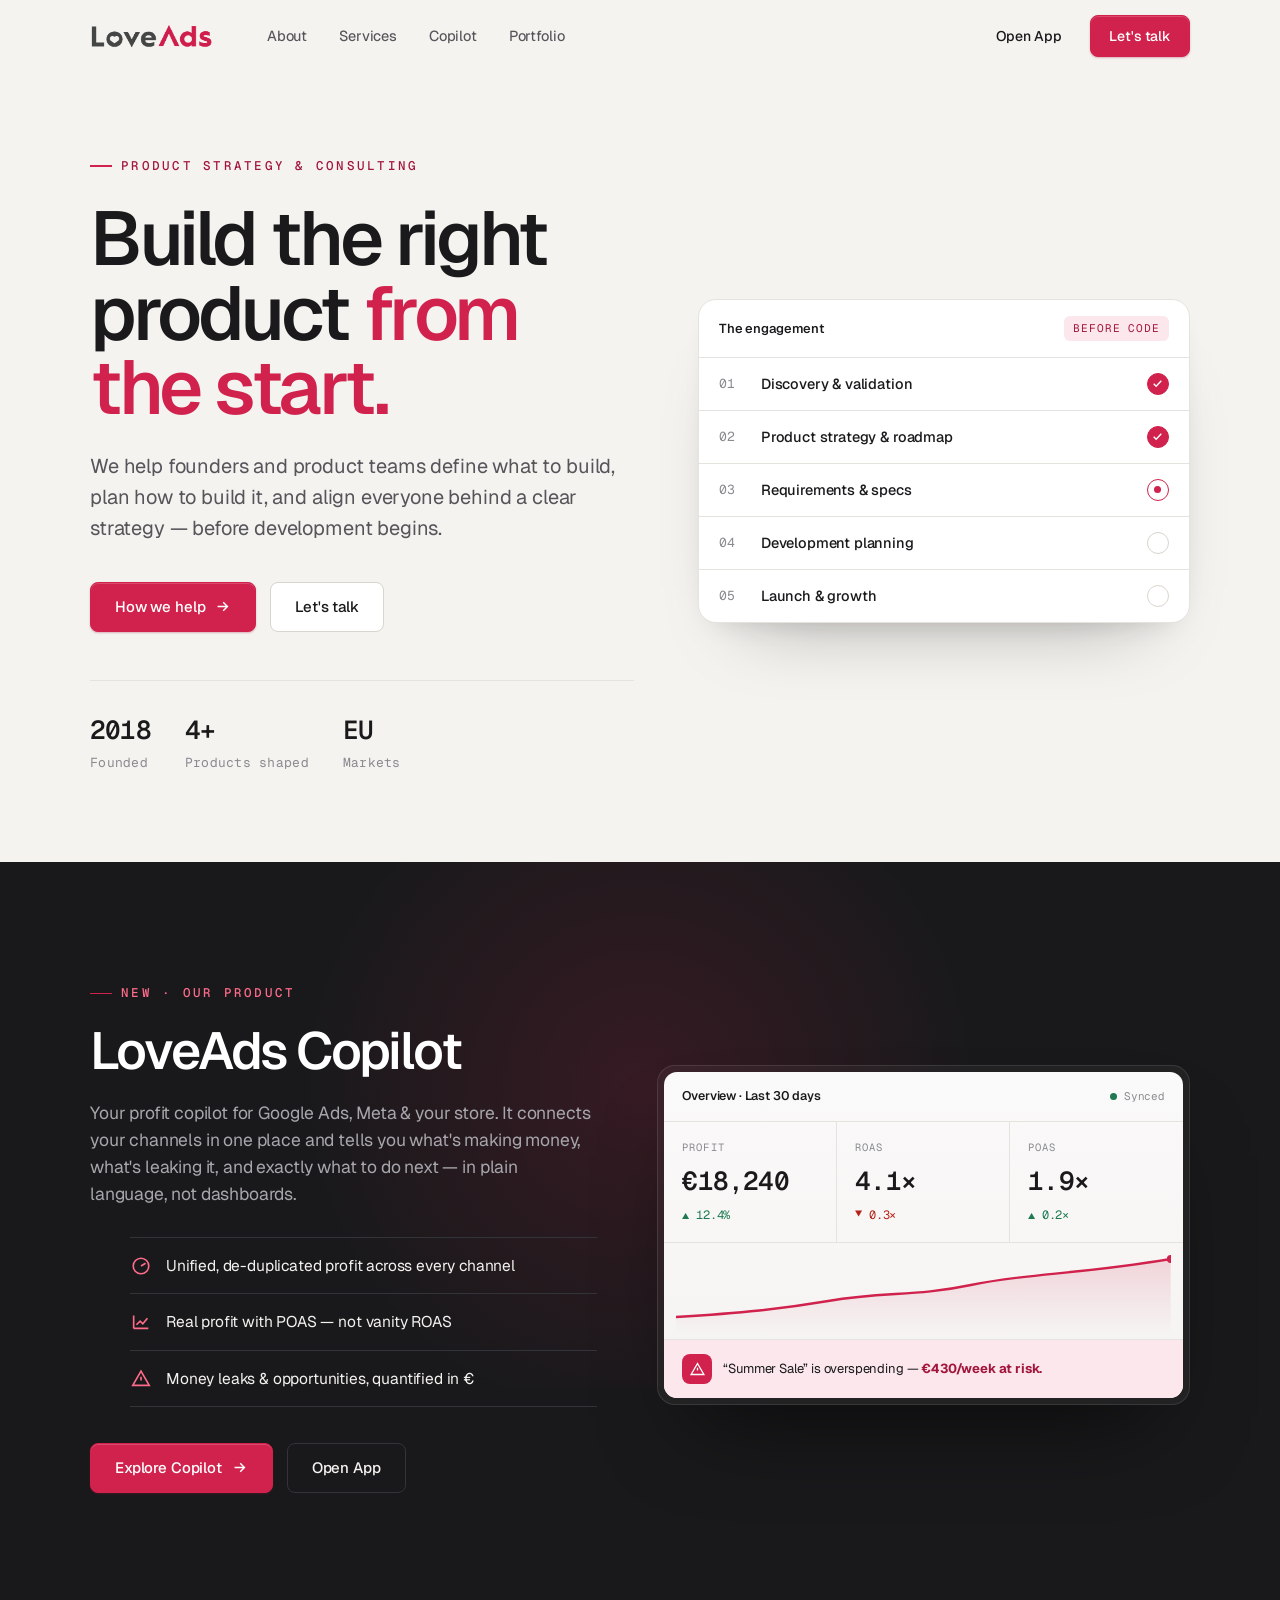
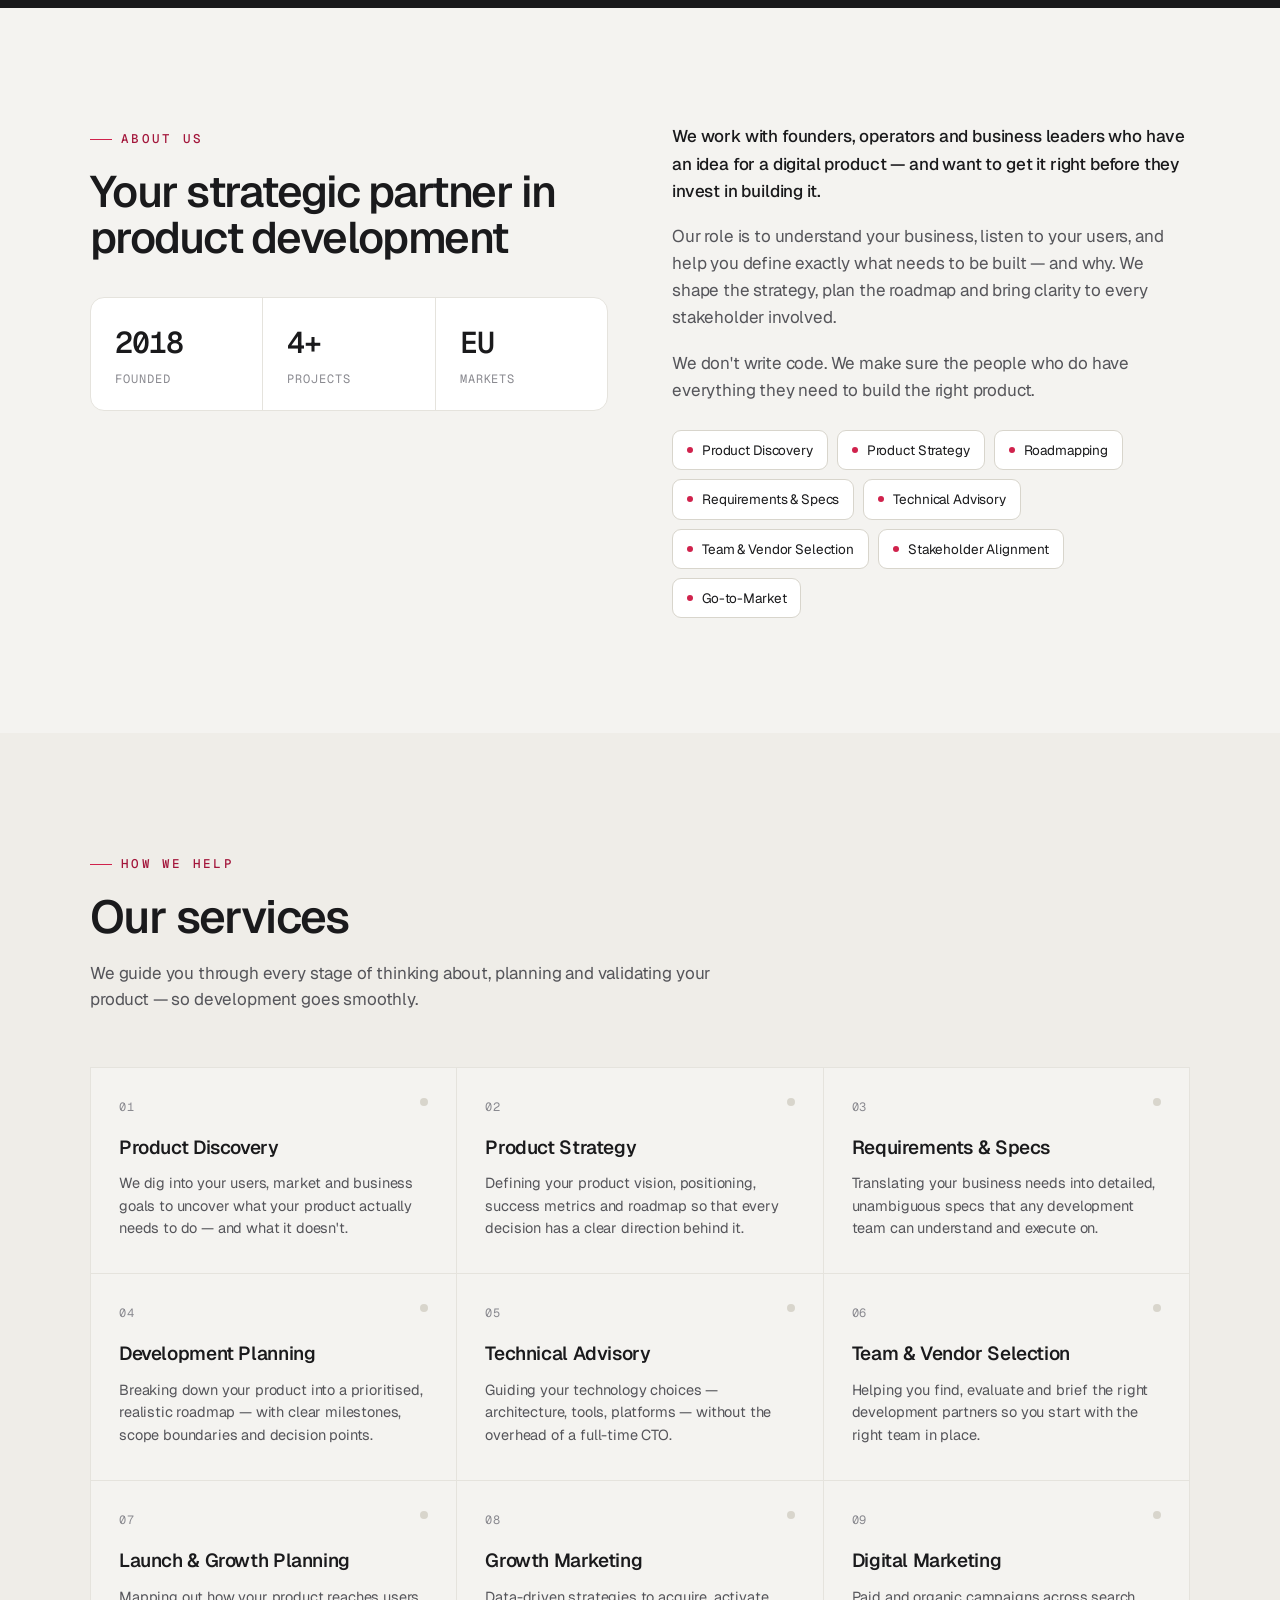
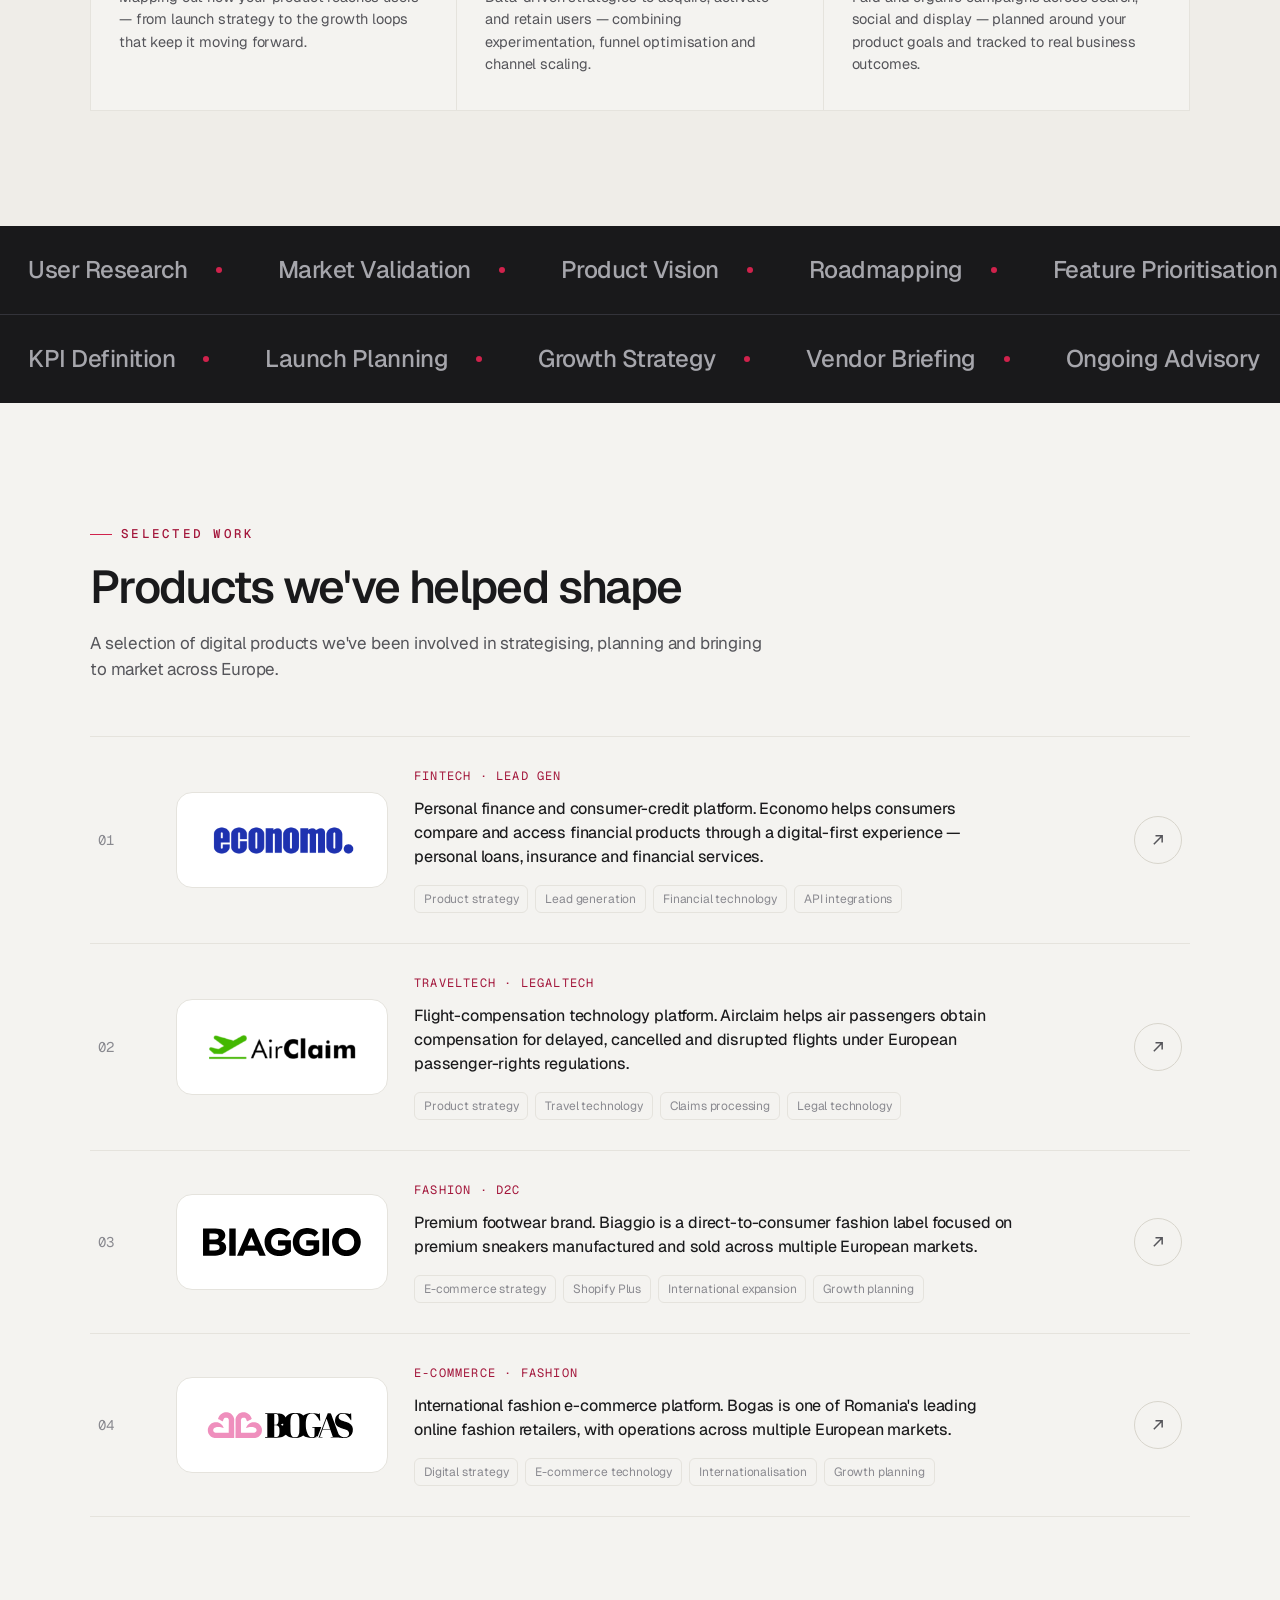
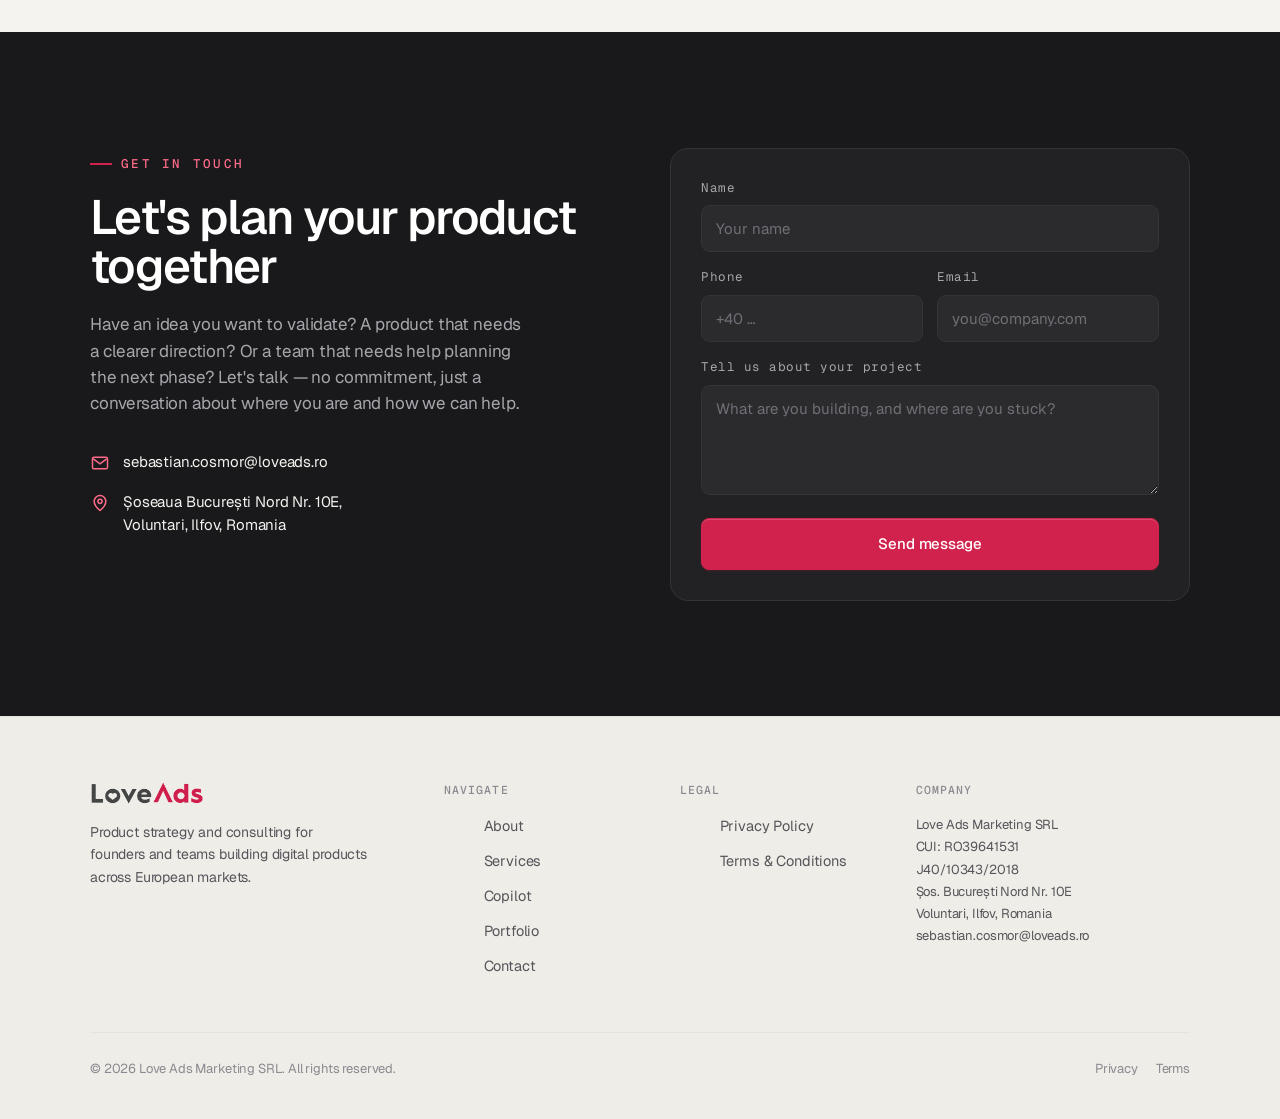
==== index.html @ 1b13f414 "Generalize Shopify wording and add Google Analytics as a data source Copilot will support more than " ====
<!DOCTYPE html>
<html lang="en">
<head>
<meta charset="UTF-8" />
<meta name="viewport" content="width=device-width, initial-scale=1.0" />
<title>LoveAds — Product Strategy Consulting &amp; LoveAds Copilot</title>
<meta name="description" content="Love Ads Marketing helps founders and product teams build the right digital product from the start — and builds LoveAds Copilot, a profit copilot for Google Ads, Meta &amp; your store." />
<meta name="keywords" content="product strategy consulting, digital product strategy, LoveAds Copilot, POAS, Google Ads, Meta Ads, Google Analytics, ecommerce analytics, ad profit analytics, Romania" />
<meta name="author" content="Love Ads Marketing SRL" />
<meta name="robots" content="index, follow, max-image-preview:large, max-snippet:-1, max-video-preview:-1" />
<link rel="canonical" href="https://loveads.ro/" />

<!-- Open Graph -->
<meta property="og:type" content="website" />
<meta property="og:site_name" content="LoveAds" />
<meta property="og:title" content="LoveAds — Product Strategy Consulting &amp; LoveAds Copilot" />
<meta property="og:description" content="We help founders build the right product from the start — and build LoveAds Copilot, a profit copilot for Google Ads, Meta &amp; your store." />
<meta property="og:url" content="https://loveads.ro/" />
<meta property="og:image" content="https://loveads.ro/includes/images/og-default.jpg" />
<meta property="og:image:width" content="1200" />
<meta property="og:image:height" content="630" />
<meta property="og:locale" content="en" />

<!-- Twitter -->
<meta name="twitter:card" content="summary_large_image" />
<meta name="twitter:title" content="LoveAds — Product Strategy Consulting &amp; LoveAds Copilot" />
<meta name="twitter:description" content="We help founders build the right product — and build LoveAds Copilot, a profit copilot for Google Ads, Meta &amp; your store." />
<meta name="twitter:image" content="https://loveads.ro/includes/images/og-default.jpg" />

<!-- Favicon & icons -->
<meta name="theme-color" content="#19191b" />
<link rel="icon" href="/favicon.ico" sizes="any" />
<link rel="icon" type="image/png" sizes="32x32" href="favicon-32.png" />
<link rel="apple-touch-icon" href="apple-touch-180.png" />
<link rel="manifest" href="/site.webmanifest" />

<!-- Google Tag Manager -->
<script>(function(w,d,s,l,i){w[l]=w[l]||[];w[l].push({'gtm.start':
new Date().getTime(),event:'gtm.js'});var f=d.getElementsByTagName(s)[0],
j=d.createElement(s),dl=l!='dataLayer'?'&l='+l:'';j.async=true;j.src=
'https://www.googletagmanager.com/gtm.js?id='+i+dl;f.parentNode.insertBefore(j,f);
})(window,document,'script','dataLayer','GTM-TLD9LFT');</script>
<!-- End Google Tag Manager -->

<link rel="stylesheet" href="site.css" />
<script>document.documentElement.classList.add('js');</script>

<!-- Structured data -->
<script type="application/ld+json">
{
  "@context": "https://schema.org",
  "@graph": [
    {
      "@type": "Organization",
      "@id": "https://loveads.ro/#organization",
      "name": "Love Ads Marketing SRL",
      "alternateName": "LoveAds",
      "url": "https://loveads.ro/",
      "logo": "https://loveads.ro/includes/images/icon-512.png",
      "image": "https://loveads.ro/includes/images/og-default.jpg",
      "email": "sebastian.cosmor@loveads.ro",
      "description": "Product strategy consulting and the LoveAds Copilot profit-analytics platform for Google Ads, Meta, Google Analytics and ecommerce platforms.",
      "vatID": "RO39641531",
      "address": {
        "@type": "PostalAddress",
        "streetAddress": "Șos. București Nord Nr. 10E",
        "addressLocality": "Voluntari",
        "addressRegion": "Ilfov",
        "addressCountry": "RO"
      },
      "makesOffer": {
        "@type": "Offer",
        "itemOffered": { "@type": "SoftwareApplication", "name": "LoveAds Copilot", "url": "https://loveads.ro/copilot/" }
      }
    },
    {
      "@type": "WebSite",
      "@id": "https://loveads.ro/#website",
      "url": "https://loveads.ro/",
      "name": "LoveAds",
      "publisher": { "@id": "https://loveads.ro/#organization" },
      "inLanguage": "en"
    },
    {
      "@type": "ProfessionalService",
      "name": "LoveAds — Product Strategy Consulting",
      "url": "https://loveads.ro/",
      "parentOrganization": { "@id": "https://loveads.ro/#organization" },
      "description": "Product strategy consulting that helps founders and product teams define what to build, plan how to build it, and align on a clear strategy before development begins.",
      "areaServed": "Europe"
    }
  ]
}
</script>
</head>
<body>

<!-- Google Tag Manager (noscript) -->
<noscript><iframe src="https://www.googletagmanager.com/ns.html?id=GTM-TLD9LFT"
height="0" width="0" style="display:none;visibility:hidden"></iframe></noscript>
<!-- End Google Tag Manager (noscript) -->

<!-- ===================== NAV ===================== -->
<header class="nav" id="nav">
  <div class="wrap nav-inner">
    <a class="brand" href="#home">
      <img class="brand-wm" src="loveads-wordmark.png" alt="LoveAds" />
    </a>
    <nav class="nav-links">
      <a href="#about">About</a>
      <a href="#services">Services</a>
      <a href="#copilot">Copilot</a>
      <a href="#portfolio">Portfolio</a>
    </nav>
    <div class="nav-cta">
      <a class="btn btn-sm btn-ghost" href="https://copilot.loveads.ro">Open App</a>
      <a class="btn btn-sm btn-primary" href="#contact">Let's talk</a>
      <button class="btn btn-sm btn-ghost nav-toggle" id="navToggle" aria-label="Menu"><svg viewBox="0 0 24 24" width="22" height="22" fill="none" stroke="currentColor" stroke-width="1.8"><path d="M4 7h16M4 12h16M4 17h16"/></svg></button>
    </div>
  </div>
  <div class="mmenu" id="mmenu">
    <a href="#about">About</a>
    <a href="#services">Services</a>
    <a href="#copilot">Copilot</a>
    <a href="#portfolio">Portfolio</a>
    <a href="#contact">Contact</a>
    <a href="https://copilot.loveads.ro">Open App</a>
  </div>
</header>

<!-- ===================== HERO ===================== -->
<section class="hero" id="home" style="padding-top:clamp(48px,6vw,84px);">
  <div class="wrap hero-grid">
    <div class="hero-copy">
      <span class="eyebrow">Product Strategy &amp; Consulting</span>
      <h1>Build the right product <em>from the start.</em></h1>
      <p class="lead">We help founders and product teams define what to build, plan how to build it, and align everyone behind a clear strategy — before development begins.</p>
      <div class="hero-cta">
        <a class="btn btn-primary" href="#services">How we help<svg viewBox="0 0 24 24" fill="none" stroke="currentColor" stroke-width="2"><path d="M5 12h14M13 6l6 6-6 6"/></svg></a>
        <a class="btn" href="#contact">Let's talk</a>
      </div>
      <div class="hero-meta">
        <div class="item"><div class="k num">2018</div><div class="v">Founded</div></div>
        <div class="item"><div class="k num">4+</div><div class="v">Products shaped</div></div>
        <div class="item"><div class="k num">EU</div><div class="v">Markets</div></div>
      </div>
    </div>
    <div class="hero-visual">
      <div class="os-panel">
        <div class="os-head">
          <span class="t">The engagement</span>
          <span class="badge">before code</span>
        </div>
        <div class="os-step done"><span class="n">01</span><span class="label">Discovery &amp; validation</span><span class="tick"><svg viewBox="0 0 24 24" width="13" height="13" fill="none" stroke="currentColor" stroke-width="2.6"><path d="M5 12.5l4.5 4.5L19 7"/></svg></span></div>
        <div class="os-step done"><span class="n">02</span><span class="label">Product strategy &amp; roadmap</span><span class="tick"><svg viewBox="0 0 24 24" width="13" height="13" fill="none" stroke="currentColor" stroke-width="2.6"><path d="M5 12.5l4.5 4.5L19 7"/></svg></span></div>
        <div class="os-step now"><span class="n">03</span><span class="label">Requirements &amp; specs</span><span class="tick"></span></div>
        <div class="os-step"><span class="n">04</span><span class="label">Development planning</span><span class="tick"></span></div>
        <div class="os-step"><span class="n">05</span><span class="label">Launch &amp; growth</span><span class="tick"></span></div>
      </div>
    </div>
  </div>
</section>

<!-- ===================== COPILOT ===================== -->
<section class="copilot" id="copilot">
  <div class="wrap copilot-grid">
    <div class="copilot-copy reveal">
      <span class="eyebrow on-ink">New · Our product</span>
      <h2>LoveAds Copilot</h2>
      <p>Your profit copilot for Google Ads, Meta &amp; your store. It connects your channels in one place and tells you what's making money, what's leaking it, and exactly what to do next — in plain language, not dashboards.</p>
      <ul class="copilot-list">
        <li><span class="ico"><svg viewBox="0 0 24 24" fill="none" stroke="currentColor" stroke-width="1.8"><path d="M3 12h18M12 3v18" opacity="0"/><circle cx="12" cy="12" r="8.5"/><path d="M12 12l5-3"/></svg></span>Unified, de-duplicated profit across every channel</li>
        <li><span class="ico"><svg viewBox="0 0 24 24" fill="none" stroke="currentColor" stroke-width="1.8"><path d="M4 19V5M4 19h16M7 15l4-4 3 3 5-6"/></svg></span>Real profit with POAS — not vanity ROAS</li>
        <li><span class="ico"><svg viewBox="0 0 24 24" fill="none" stroke="currentColor" stroke-width="1.8"><path d="M12 3.5L21 19H3L12 3.5zM12 9.5v4M12 16.5h.01"/></svg></span>Money leaks &amp; opportunities, quantified in €</li>
      </ul>
      <div class="copilot-cta">
        <a class="btn btn-primary" href="https://loveads.ro/copilot/">Explore Copilot<svg viewBox="0 0 24 24" fill="none" stroke="currentColor" stroke-width="2"><path d="M5 12h14M13 6l6 6-6 6"/></svg></a>
        <a class="btn btn-on-ink" href="https://copilot.loveads.ro">Open App</a>
      </div>
    </div>
    <div class="copilot-visual reveal">
      <div class="dash">
        <div class="dash-inner">
          <div class="dash-top">
            <span class="t">Overview · Last 30 days</span>
            <span class="live"><span class="d"></span> Synced</span>
          </div>
          <div class="dash-kpis">
            <div class="k"><div class="c">Profit</div><div class="v">€18,240</div><div class="d up">▲ 12.4%</div></div>
            <div class="k"><div class="c">ROAS</div><div class="v">4.1×</div><div class="d down">▼ 0.3×</div></div>
            <div class="k"><div class="c">POAS</div><div class="v">1.9×</div><div class="d up">▲ 0.2×</div></div>
          </div>
          <div class="dash-chart">
            <svg viewBox="0 0 520 84" preserveAspectRatio="none">
              <defs>
                <linearGradient id="cg" x1="0" y1="0" x2="0" y2="1"><stop offset="0%" stop-color="#d0224c" stop-opacity="0.16"/><stop offset="100%" stop-color="#d0224c" stop-opacity="0"/></linearGradient>
              </defs>
              <path d="M0 66 C 70 62 110 58 160 50 C 220 40 250 46 310 34 C 370 22 420 24 520 8 L520 84 L0 84 Z" fill="url(#cg)"/>
              <path d="M0 66 C 70 62 110 58 160 50 C 220 40 250 46 310 34 C 370 22 420 24 520 8" fill="none" stroke="#d0224c" stroke-width="2.4" stroke-linecap="round"/>
              <circle cx="520" cy="8" r="4" fill="#d0224c"/>
            </svg>
          </div>
          <div class="dash-alert">
            <span class="ico"><svg viewBox="0 0 24 24" width="17" height="17" fill="none" stroke="currentColor" stroke-width="1.9"><path d="M12 3.5L21 19H3L12 3.5zM12 9.5v4M12 16.5h.01"/></svg></span>
            <span class="tx">“Summer Sale” is overspending — <b>€430/week at risk.</b></span>
          </div>
        </div>
      </div>
    </div>
  </div>
</section>

<!-- ===================== ABOUT ===================== -->
<section id="about">
  <div class="wrap">
    <div class="about-grid">
      <div class="reveal">
        <span class="eyebrow">About us</span>
        <h2 style="font-size:clamp(30px,4vw,44px);line-height:1.05;letter-spacing:-0.035em;font-weight:560;margin-top:20px;">Your strategic partner in product development</h2>
        <div class="stats-row">
          <div class="s"><div class="k num">2018</div><div class="v">Founded</div></div>
          <div class="s"><div class="k num">4+</div><div class="v">Projects</div></div>
          <div class="s"><div class="k num">EU</div><div class="v">Markets</div></div>
        </div>
      </div>
      <div class="reveal">
        <p class="strong">We work with founders, operators and business leaders who have an idea for a digital product — and want to get it right before they invest in building it.</p>
        <p>Our role is to understand your business, listen to your users, and help you define exactly what needs to be built — and why. We shape the strategy, plan the roadmap and bring clarity to every stakeholder involved.</p>
        <p>We don't write code. We make sure the people who do have everything they need to build the right product.</p>
        <div class="chips" style="margin-top:26px;">
          <span class="chip">Product Discovery</span>
          <span class="chip">Product Strategy</span>
          <span class="chip">Roadmapping</span>
          <span class="chip">Requirements &amp; Specs</span>
          <span class="chip">Technical Advisory</span>
          <span class="chip">Team &amp; Vendor Selection</span>
          <span class="chip">Stakeholder Alignment</span>
          <span class="chip">Go-to-Market</span>
        </div>
      </div>
    </div>
  </div>
</section>

<!-- ===================== SERVICES ===================== -->
<section id="services" style="background:var(--canvas-2);">
  <div class="wrap">
    <div class="sec-head reveal">
      <span class="eyebrow">How we help</span>
      <h2>Our services</h2>
      <p>We guide you through every stage of thinking about, planning and validating your product — so development goes smoothly.</p>
    </div>
    <div class="services-grid reveal">
      <div class="svc"><span class="dot"></span><div class="n">01</div><h3>Product Discovery</h3><p>We dig into your users, market and business goals to uncover what your product actually needs to do — and what it doesn't.</p></div>
      <div class="svc"><span class="dot"></span><div class="n">02</div><h3>Product Strategy</h3><p>Defining your product vision, positioning, success metrics and roadmap so that every decision has a clear direction behind it.</p></div>
      <div class="svc"><span class="dot"></span><div class="n">03</div><h3>Requirements &amp; Specs</h3><p>Translating your business needs into detailed, unambiguous specs that any development team can understand and execute on.</p></div>
      <div class="svc"><span class="dot"></span><div class="n">04</div><h3>Development Planning</h3><p>Breaking down your product into a prioritised, realistic roadmap — with clear milestones, scope boundaries and decision points.</p></div>
      <div class="svc"><span class="dot"></span><div class="n">05</div><h3>Technical Advisory</h3><p>Guiding your technology choices — architecture, tools, platforms — without the overhead of a full-time CTO.</p></div>
      <div class="svc"><span class="dot"></span><div class="n">06</div><h3>Team &amp; Vendor Selection</h3><p>Helping you find, evaluate and brief the right development partners so you start with the right team in place.</p></div>
      <div class="svc"><span class="dot"></span><div class="n">07</div><h3>Launch &amp; Growth Planning</h3><p>Mapping out how your product reaches users — from launch strategy to the growth loops that keep it moving forward.</p></div>
      <div class="svc"><span class="dot"></span><div class="n">08</div><h3>Growth Marketing</h3><p>Data-driven strategies to acquire, activate and retain users — combining experimentation, funnel optimisation and channel scaling.</p></div>
      <div class="svc"><span class="dot"></span><div class="n">09</div><h3>Digital Marketing</h3><p>Paid and organic campaigns across search, social and display — planned around your product goals and tracked to real business outcomes.</p></div>
    </div>
  </div>
</section>

<!-- ===================== APPROACH MARQUEE ===================== -->
<div class="approach" aria-hidden="true">
  <div class="row-m"><div class="marq" data-marq>
    <span class="item">User Research</span><span class="item">Market Validation</span><span class="item">Product Vision</span><span class="item">Roadmapping</span><span class="item">Feature Prioritisation</span><span class="item">User Stories</span><span class="item">Wireframing</span><span class="item">Technical Scoping</span><span class="item">Stakeholder Alignment</span><span class="item">Sprint Planning</span>
  </div></div>
</div>
<div class="approach line2" aria-hidden="true">
  <div class="row-m"><div class="marq rev" data-marq>
    <span class="item">KPI Definition</span><span class="item">Launch Planning</span><span class="item">Growth Strategy</span><span class="item">Vendor Briefing</span><span class="item">Ongoing Advisory</span><span class="item">Growth Marketing</span><span class="item">Paid Campaigns</span><span class="item">SEO</span><span class="item">Funnel Optimisation</span>
  </div></div>
</div>

<!-- ===================== PORTFOLIO ===================== -->
<section id="portfolio">
  <div class="wrap">
    <div class="sec-head reveal">
      <span class="eyebrow">Selected work</span>
      <h2>Products we've helped shape</h2>
      <p>A selection of digital products we've been involved in strategising, planning and bringing to market across Europe.</p>
    </div>
    <div class="work-list">
      <a class="work reveal" href="#contact">
        <span class="idx">01</span>
        <span class="work-logo"><img src="logo-economo.png" alt="Economo"/></span>
        <div class="body">
          <div class="tags-top"><span class="tag-cat">Fintech · Lead Gen</span></div>
          <p>Personal finance and consumer-credit platform. Economo helps consumers compare and access financial products through a digital-first experience — personal loans, insurance and financial services.</p>
          <div class="tags"><span>Product strategy</span><span>Lead generation</span><span>Financial technology</span><span>API integrations</span></div>
        </div>
        <span class="go"><svg viewBox="0 0 24 24" width="20" height="20" fill="none" stroke="currentColor" stroke-width="1.8"><path d="M7 17L17 7M9 7h8v8"/></svg></span>
      </a>
      <a class="work reveal" href="#contact">
        <span class="idx">02</span>
        <span class="work-logo"><img src="logo-airclaim.png" alt="Airclaim"/></span>
        <div class="body">
          <div class="tags-top"><span class="tag-cat">TravelTech · LegalTech</span></div>
          <p>Flight-compensation technology platform. Airclaim helps air passengers obtain compensation for delayed, cancelled and disrupted flights under European passenger-rights regulations.</p>
          <div class="tags"><span>Product strategy</span><span>Travel technology</span><span>Claims processing</span><span>Legal technology</span></div>
        </div>
        <span class="go"><svg viewBox="0 0 24 24" width="20" height="20" fill="none" stroke="currentColor" stroke-width="1.8"><path d="M7 17L17 7M9 7h8v8"/></svg></span>
      </a>
      <a class="work reveal" href="#contact">
        <span class="idx">03</span>
        <span class="work-logo"><img src="logo-biaggio.svg" alt="Biaggio"/></span>
        <div class="body">
          <div class="tags-top"><span class="tag-cat">Fashion · D2C</span></div>
          <p>Premium footwear brand. Biaggio is a direct-to-consumer fashion label focused on premium sneakers manufactured and sold across multiple European markets.</p>
          <div class="tags"><span>E-commerce strategy</span><span>Shopify Plus</span><span>International expansion</span><span>Growth planning</span></div>
        </div>
        <span class="go"><svg viewBox="0 0 24 24" width="20" height="20" fill="none" stroke="currentColor" stroke-width="1.8"><path d="M7 17L17 7M9 7h8v8"/></svg></span>
      </a>
      <a class="work reveal" href="#contact">
        <span class="idx">04</span>
        <span class="work-logo"><img src="logo-bogas.svg" alt="Bogas"/></span>
        <div class="body">
          <div class="tags-top"><span class="tag-cat">E-commerce · Fashion</span></div>
          <p>International fashion e-commerce platform. Bogas is one of Romania's leading online fashion retailers, with operations across multiple European markets.</p>
          <div class="tags"><span>Digital strategy</span><span>E-commerce technology</span><span>Internationalisation</span><span>Growth planning</span></div>
        </div>
        <span class="go"><svg viewBox="0 0 24 24" width="20" height="20" fill="none" stroke="currentColor" stroke-width="1.8"><path d="M7 17L17 7M9 7h8v8"/></svg></span>
      </a>
    </div>
  </div>
</section>

<!-- ===================== CONTACT ===================== -->
<section class="contact" id="contact">
  <div class="wrap contact-grid">
    <div class="reveal">
      <span class="eyebrow on-ink">Get in touch</span>
      <h2>Let's plan your product together</h2>
      <p class="lead">Have an idea you want to validate? A product that needs a clearer direction? Or a team that needs help planning the next phase? Let's talk — no commitment, just a conversation about where you are and how we can help.</p>
      <div class="contact-info">
        <div class="row"><span class="ico"><svg viewBox="0 0 24 24" fill="none" stroke="currentColor" stroke-width="1.8"><rect x="3" y="5" width="18" height="14" rx="2"/><path d="M4 7l8 6 8-6"/></svg></span><a href="mailto:sebastian.cosmor@loveads.ro">sebastian.cosmor@loveads.ro</a></div>
        <div class="row"><span class="ico"><svg viewBox="0 0 24 24" fill="none" stroke="currentColor" stroke-width="1.8"><path d="M12 21s7-5.5 7-11a7 7 0 0 0-14 0c0 5.5 7 11 7 11z"/><circle cx="12" cy="10" r="2.5"/></svg></span><span>Șoseaua București Nord Nr. 10E,<br/>Voluntari, Ilfov, Romania</span></div>
      </div>
    </div>
    <form class="form reveal" id="contactForm" method="post" action="contact.php">
      <div class="field"><label>Name</label><input type="text" name="name" placeholder="Your name" required /></div>
      <div class="form-row">
        <div class="field"><label>Phone</label><input type="tel" name="phone" placeholder="+40 …" pattern="[0-9+\s\(\)\-]{7,20}" title="Please enter a valid phone number (min. 7 digits)" /></div>
        <div class="field"><label>Email</label><input type="email" name="email" placeholder="you@company.com" required /></div>
      </div>
      <div class="field"><label>Tell us about your project</label><textarea name="message" placeholder="What are you building, and where are you stuck?"></textarea></div>
      <input class="hp" type="text" name="company_website" tabindex="-1" autocomplete="off" aria-hidden="true" placeholder="Company website (leave empty)" />
      <button class="btn btn-primary" type="submit" style="width:100%;justify-content:center;height:52px;">Send message</button>
    </form>
  </div>
</section>

<!-- ===================== FOOTER ===================== -->
<footer class="footer">
  <div class="wrap">
    <div class="footer-grid">
      <div>
        <a class="brand" href="#home"><img class="brand-wm" src="loveads-wordmark.png" alt="LoveAds" style="height:24px;" /></a>
        <p class="desc">Product strategy and consulting for founders and teams building digital products across European markets.</p>
      </div>
      <div>
        <h5>Navigate</h5>
        <ul><li><a href="#about">About</a></li><li><a href="#services">Services</a></li><li><a href="https://loveads.ro/copilot/">Copilot</a></li><li><a href="#portfolio">Portfolio</a></li><li><a href="#contact">Contact</a></li></ul>
      </div>
      <div>
        <h5>Legal</h5>
        <ul><li><a href="https://loveads.ro/privacy-policy.html">Privacy Policy</a></li><li><a href="https://loveads.ro/terms.html">Terms &amp; Conditions</a></li></ul>
      </div>
      <div>
        <h5>Company</h5>
        <p class="company">Love Ads Marketing SRL<br/>CUI: RO39641531<br/>J40/10343/2018<br/>Șos. București Nord Nr. 10E<br/>Voluntari, Ilfov, Romania<br/><a href="mailto:sebastian.cosmor@loveads.ro">sebastian.cosmor@loveads.ro</a></p>
      </div>
    </div>
    <div class="footer-bottom">
      <span>© <span id="year"></span> Love Ads Marketing SRL. All rights reserved.</span>
      <span class="row" style="display:flex;gap:18px;"><a href="https://loveads.ro/privacy-policy.html">Privacy</a><a href="https://loveads.ro/terms.html">Terms</a></span>
    </div>
  </div>
</footer>

<script>
  // footer year
  document.getElementById('year').textContent = new Date().getFullYear();
  // nav scroll state
  const nav=document.getElementById('nav');
  addEventListener('scroll',()=>nav.classList.toggle('scrolled',scrollY>8),{passive:true});
  // mobile menu
  const mt=document.getElementById('navToggle'),mm=document.getElementById('mmenu');
  mt.addEventListener('click',()=>mm.classList.toggle('open'));
  mm.querySelectorAll('a').forEach(a=>a.addEventListener('click',()=>mm.classList.remove('open')));
  // reveal — mark on-load in-view elements immediately, observe the rest
  const io=new IntersectionObserver((es)=>es.forEach(e=>{if(e.isIntersecting){e.target.classList.add('in');io.unobserve(e.target);}}),{threshold:0.12,rootMargin:'0px 0px -40px 0px'});
  document.querySelectorAll('.reveal').forEach(el=>{
    if(el.getBoundingClientRect().top < innerHeight*0.92){el.classList.add('in');}
    else io.observe(el);
  });
  // marquee: duplicate content for seamless loop
  document.querySelectorAll('[data-marq]').forEach(m=>{m.innerHTML+=m.innerHTML;});

  // contact form — AJAX submit to contact.php with anti-spam (honeypot + JS token + timing)
  const form=document.getElementById('contactForm');
  if(form){
    const loadedAt=Date.now();
    form.addEventListener('submit',async function(e){
      e.preventDefault();
      const btn=form.querySelector('button[type="submit"]');
      const original=btn.textContent;
      btn.textContent='Sending…'; btn.disabled=true;
      try{
        const fd=new FormData(form);
        fd.append('_js','1');
        fd.append('_elapsed', Date.now()-loadedAt);
        const res=await fetch('contact.php',{method:'POST',body:fd});
        if(!res.ok) throw new Error('Server error');
        form.innerHTML='<div class="form-done"><div class="form-done-ico"><svg viewBox="0 0 24 24" width="26" height="26" fill="none" stroke="currentColor" stroke-width="2.4"><path d="M5 12.5l4.5 4.5L19 7"/></svg></div><h3>Message sent</h3><p>Thanks for reaching out — we\'ll get back to you shortly.</p></div>';
      }catch(err){
        btn.textContent=original; btn.disabled=false;
        let m=form.querySelector('.form-err');
        if(!m){m=document.createElement('p');m.className='form-err';form.appendChild(m);}
        m.textContent='Something went wrong. Please try again or email us directly.';
      }
    });
  }
</script>
</body>
</html>
---- site.css ----
/* ============================================================
   LoveAds — marketing site
   Editorial operator system · crimson + charcoal + Geist
   ============================================================ */
@import url('https://fonts.googleapis.com/css2?family=Geist:wght@300;400;450;500;600;700&family=Geist+Mono:wght@400;500;600&display=swap');

:root{
  --canvas:#f4f3f0;      /* warm-neutral paper */
  --canvas-2:#efede8;
  --surface:#ffffff;
  --ink:#19191b;         /* charcoal sections */
  --ink-2:#212124;
  --ink-line:#33333a;
  --text:#1a1a1c;
  --text-2:#55555a;
  --text-3:#8a8a90;
  --on-ink:#f3f2ef;
  --on-ink-2:#a6a6ac;
  --on-ink-3:#6f6f77;
  --line:#e5e3dd;
  --line-2:#d8d5cc;
  --accent:#d0224c;
  --accent-hover:#b91e44;
  --accent-text:#a3163b;
  --accent-tint:#fbe7ec;
  --opp:#1f7a52;
  --risk:#b42318;
  --sans:'Geist',system-ui,-apple-system,'Segoe UI',sans-serif;
  --mono:'Geist Mono',ui-monospace,'SF Mono',Menlo,monospace;
  --maxw:1180px;
  --pad:40px;
}

*{box-sizing:border-box;margin:0;}
html{scroll-behavior:smooth;}
body{
  overflow-x:clip;
  font-family:var(--sans);background:var(--canvas);color:var(--text);
  -webkit-font-smoothing:antialiased;text-rendering:optimizeLegibility;
  font-size:16px;line-height:1.5;letter-spacing:-0.01em;
}
a{color:inherit;text-decoration:none;}
img{max-width:100%;display:block;}
.num{font-family:var(--mono);font-feature-settings:"tnum" 1,"zero" 1;letter-spacing:-0.02em;}
::selection{background:var(--accent);color:#fff;}

.wrap{max-width:var(--maxw);margin:0 auto;padding:0 var(--pad);}
.eyebrow{font-family:var(--mono);font-size:12.5px;font-weight:500;letter-spacing:0.18em;text-transform:uppercase;color:var(--accent-text);display:inline-flex;align-items:center;gap:9px;}
.eyebrow::before{content:"";width:22px;height:1.5px;background:var(--accent);display:inline-block;}
.eyebrow.center{justify-content:center;}
.eyebrow.on-ink{color:#ff6b8a;}

/* ---------- buttons ---------- */
.btn{display:inline-flex;align-items:center;gap:9px;height:50px;padding:0 24px;border-radius:8px;white-space:nowrap;
  font-family:var(--sans);font-size:15px;font-weight:500;letter-spacing:-0.01em;cursor:pointer;
  border:1px solid var(--line-2);background:var(--surface);color:var(--text);
  transition:transform .14s cubic-bezier(.2,.7,.3,1),background .16s,border-color .16s,box-shadow .16s;}
.btn svg{width:17px;height:17px;}
.btn:hover{transform:translateY(-1.5px);}
.btn-primary{background:var(--accent);border-color:var(--accent);color:#fff;
  box-shadow:0 1px 2px rgba(160,20,55,.3),inset 0 1px 0 rgba(255,255,255,.18);}
.btn-primary:hover{background:var(--accent-hover);border-color:var(--accent-hover);box-shadow:0 10px 24px -8px rgba(208,34,76,.5);}
.btn-dark{background:var(--ink);border-color:var(--ink);color:var(--on-ink);}
.btn-dark:hover{background:#000;}
.btn-ghost{background:transparent;border-color:transparent;color:var(--text);padding-left:6px;padding-right:6px;}
.btn-ghost:hover{color:var(--accent-text);transform:none;}
.btn-ghost .arrow{transition:transform .16s;}
.btn-ghost:hover .arrow{transform:translateX(3px);}
.btn-on-ink{border-color:var(--ink-line);background:transparent;color:var(--on-ink);}
.btn-on-ink:hover{background:rgba(255,255,255,.06);}
.btn-sm{height:42px;font-size:14px;padding:0 18px;}

/* ---------- nav ---------- */
.nav{position:sticky;top:0;z-index:50;background:rgba(244,243,240,.82);backdrop-filter:blur(14px) saturate(140%);
  border-bottom:1px solid transparent;transition:border-color .2s,background .2s;}
.nav.scrolled{border-color:var(--line);}
.nav-inner{display:flex;align-items:center;gap:32px;height:72px;}
.brand{display:flex;align-items:center;gap:11px;flex:none;}
.brand-wm{height:26px;width:auto;display:block;}
.nav-links{display:flex;align-items:center;gap:4px;margin-left:8px;}
.nav-links a{padding:8px 14px;border-radius:7px;font-size:14.5px;color:var(--text-2);font-weight:450;transition:color .14s,background .14s;}
.nav-links a:hover{color:var(--text);background:rgba(25,25,27,.04);}
.nav-cta{margin-left:auto;display:flex;align-items:center;gap:10px;}
.nav-toggle{display:none;}

/* ---------- hero ---------- */
.hero{padding:clamp(64px,9vw,120px) 0 clamp(56px,7vw,96px);position:relative;overflow:hidden;}
.hero-grid{display:grid;grid-template-columns:1.05fr .95fr;gap:64px;align-items:center;}
.hero h1{font-size:clamp(44px,6vw,76px);line-height:0.98;letter-spacing:-0.045em;font-weight:560;margin:26px 0 0;text-wrap:balance;}
.hero h1 em{font-style:normal;color:var(--accent);}
.hero p.lead{font-size:clamp(17px,1.7vw,20px);line-height:1.55;color:var(--text-2);max-width:540px;margin-top:26px;}
.hero-cta{display:flex;gap:14px;margin-top:38px;flex-wrap:wrap;}
.hero-meta{display:flex;gap:34px;margin-top:48px;padding-top:30px;border-top:1px solid var(--line);}
.hero-meta .item .k{font-size:26px;font-weight:560;letter-spacing:-0.03em;}
.hero-meta .item .v{font-size:13px;color:var(--text-3);margin-top:3px;font-family:var(--mono);letter-spacing:0.02em;}

/* hero visual — the engagement "operating system" */
.os-panel{background:var(--surface);border:1px solid var(--line);border-radius:18px;overflow:hidden;
  box-shadow:0 40px 80px -50px rgba(20,16,12,.4),0 12px 30px -20px rgba(20,16,12,.2);}
.os-head{display:flex;align-items:center;justify-content:space-between;padding:16px 20px;border-bottom:1px solid var(--line);}
.os-head .t{font-size:13px;font-weight:560;letter-spacing:-0.01em;}
.os-head .badge{font-family:var(--mono);font-size:11px;letter-spacing:0.08em;text-transform:uppercase;color:var(--accent-text);background:var(--accent-tint);padding:4px 9px;border-radius:6px;}
.os-step{display:flex;align-items:center;gap:16px;padding:15px 20px;border-bottom:1px solid var(--line);transition:background .16s;}
.os-step:last-child{border-bottom:0;}
.os-step:hover{background:var(--canvas);}
.os-step .n{font-family:var(--mono);font-size:13px;color:var(--text-3);width:26px;flex:none;}
.os-step .label{font-size:14.5px;font-weight:500;flex:1;}
.os-step .sub{font-size:12.5px;color:var(--text-3);}
.os-step .tick{width:22px;height:22px;border-radius:50%;border:1.5px solid var(--line-2);display:flex;align-items:center;justify-content:center;flex:none;color:#fff;}
.os-step.done .tick{background:var(--accent);border-color:var(--accent);}
.os-step.now .tick{border-color:var(--accent);color:var(--accent);}
.os-step.now .tick::after{content:"";width:7px;height:7px;border-radius:50%;background:var(--accent);}

/* ---------- section scaffold ---------- */
section{padding:clamp(72px,9vw,116px) 0;}
.sec-head{max-width:680px;margin-bottom:54px;}
.sec-head.center{margin-left:auto;margin-right:auto;text-align:center;}
.sec-head h2{font-size:clamp(32px,4vw,46px);line-height:1.04;letter-spacing:-0.035em;font-weight:560;margin-top:20px;text-wrap:balance;}
.sec-head p{font-size:17px;color:var(--text-2);margin-top:18px;line-height:1.55;}

/* ---------- copilot (charcoal moment) ---------- */
.copilot{background:var(--ink);color:var(--on-ink);border-radius:0;position:relative;overflow:hidden;}
.copilot::before{content:"";position:absolute;left:50%;top:-10%;transform:translateX(-50%);width:900px;height:600px;
  background:radial-gradient(circle,rgba(208,34,76,.16),transparent 62%);pointer-events:none;}
.copilot .wrap{position:relative;}
.copilot-grid{display:grid;grid-template-columns:1fr 1.05fr;gap:60px;align-items:center;}
.copilot h2{font-size:clamp(34px,4.4vw,52px);line-height:1.0;letter-spacing:-0.04em;font-weight:560;color:#fff;margin-top:22px;}
.copilot p{color:var(--on-ink-2);font-size:17.5px;line-height:1.55;margin-top:22px;max-width:520px;}
.copilot-list{margin:30px 0 0;display:flex;flex-direction:column;gap:0;}
.copilot-list li{list-style:none;display:flex;gap:14px;align-items:flex-start;padding:16px 0;border-top:1px solid var(--ink-line);font-size:15.5px;color:var(--on-ink);}
.copilot-list li:last-child{border-bottom:1px solid var(--ink-line);}
.copilot-list .ico{width:22px;height:22px;flex:none;color:#ff6b8a;margin-top:1px;}
.copilot-cta{display:flex;gap:14px;margin-top:36px;flex-wrap:wrap;}

/* dashboard preview */
.dash{background:rgba(255,255,255,.04);border:1px solid rgba(255,255,255,.1);border-radius:18px;padding:6px;
  box-shadow:0 50px 90px -40px rgba(0,0,0,.6);}
.dash-inner{background:linear-gradient(180deg,#fbfafa,#f4f3f1);border-radius:13px;color:var(--text);overflow:hidden;}
.dash-top{display:flex;align-items:center;justify-content:space-between;padding:15px 18px;border-bottom:1px solid var(--line);}
.dash-top .t{font-size:12.5px;font-weight:560;}
.dash-top .live{font-family:var(--mono);font-size:11px;color:var(--text-3);display:flex;align-items:center;gap:7px;}
.dash-top .live .d{width:7px;height:7px;border-radius:50%;background:var(--opp);}
.dash-kpis{display:grid;grid-template-columns:1fr 1fr 1fr;}
.dash-kpis .k{padding:18px;border-right:1px solid var(--line);border-bottom:1px solid var(--line);}
.dash-kpis .k:nth-child(3){border-right:0;}
.dash-kpis .k .c{font-family:var(--mono);font-size:10.5px;letter-spacing:0.1em;text-transform:uppercase;color:var(--text-3);}
.dash-kpis .k .v{font-family:var(--mono);font-size:26px;font-weight:560;letter-spacing:-0.03em;margin-top:7px;}
.dash-kpis .k .d{font-family:var(--mono);font-size:12px;margin-top:5px;}
.up{color:var(--opp);}.down{color:var(--risk);}
.dash-chart{padding:8px 12px 4px;}
.dash-chart svg{display:block;width:100%;height:84px;}
.dash-alert{display:flex;gap:11px;align-items:center;padding:14px 18px;background:var(--accent-tint);border-top:1px solid var(--line);}
.dash-alert .ico{width:30px;height:30px;border-radius:8px;background:var(--accent);color:#fff;display:flex;align-items:center;justify-content:center;flex:none;}
.dash-alert .tx{font-size:13px;color:var(--text);line-height:1.4;}
.dash-alert .tx b{color:var(--accent-text);}

/* ---------- about ---------- */
.about-grid{display:grid;grid-template-columns:1fr 1fr;gap:64px;align-items:start;}
.about-grid p{color:var(--text-2);font-size:17px;line-height:1.6;margin-bottom:18px;}
.about-grid p.strong{color:var(--text);font-weight:500;}
.stats-row{display:flex;gap:0;margin:36px 0 0;border:1px solid var(--line);border-radius:14px;overflow:hidden;background:var(--surface);}
.stats-row .s{flex:1;padding:22px 24px;border-right:1px solid var(--line);}
.stats-row .s:last-child{border-right:0;}
.stats-row .s .k{font-size:30px;font-weight:560;letter-spacing:-0.03em;}
.stats-row .s .v{font-family:var(--mono);font-size:12px;color:var(--text-3);text-transform:uppercase;letter-spacing:0.08em;margin-top:5px;}
.chips{display:flex;flex-wrap:wrap;gap:9px;}
.chip{display:inline-flex;align-items:center;gap:9px;font-family:var(--sans);font-size:13.5px;letter-spacing:-0.01em;color:var(--text);background:var(--surface);border:1px solid var(--line-2);padding:9px 14px;border-radius:9px;transition:border-color .15s,color .15s;}
.chip::before{content:"";width:6px;height:6px;border-radius:50%;background:var(--accent);flex:none;}
.chip:hover{border-color:var(--accent);}

/* ---------- services ---------- */
.services-grid{display:grid;grid-template-columns:repeat(3,1fr);gap:0;border-top:1px solid var(--line);border-left:1px solid var(--line);}
.svc{padding:30px 28px 34px;border-right:1px solid var(--line);border-bottom:1px solid var(--line);background:var(--canvas);transition:background .18s;position:relative;}
.svc:hover{background:var(--surface);}
.svc .n{font-family:var(--mono);font-size:12px;color:var(--text-3);letter-spacing:0.06em;}
.svc h3{font-size:19px;font-weight:560;letter-spacing:-0.02em;margin-top:18px;}
.svc p{font-size:14.5px;color:var(--text-2);line-height:1.55;margin-top:10px;}
.svc .dot{position:absolute;top:30px;right:28px;width:8px;height:8px;border-radius:50%;background:var(--line-2);transition:background .18s;}
.svc:hover .dot{background:var(--accent);}

/* ---------- approach marquee ---------- */
.approach{background:var(--ink);color:var(--on-ink);padding:0;overflow:hidden;}
.approach .row-m{display:flex;gap:0;white-space:nowrap;padding:26px 0;}
.marq{display:inline-flex;gap:0;animation:marq 48s linear infinite;}
.marq.rev{animation-direction:reverse;}
.approach.line2 .row-m{border-top:1px solid var(--ink-line);}
.marq .item{font-size:24px;font-weight:500;letter-spacing:-0.02em;color:var(--on-ink-2);padding:0 28px;display:inline-flex;align-items:center;gap:28px;}
.marq .item::after{content:"";width:6px;height:6px;border-radius:50%;background:var(--accent);}
@keyframes marq{from{transform:translateX(0);}to{transform:translateX(-50%);}}
@media (prefers-reduced-motion:reduce){.marq{animation:none;}}

/* ---------- portfolio ---------- */
.work-list{border-top:1px solid var(--line);}
.work{display:grid;grid-template-columns:52px 212px 1fr auto;gap:26px;align-items:center;padding:30px 8px;border-bottom:1px solid var(--line);
  transition:padding .2s,background .2s;cursor:pointer;position:relative;}
.work:hover{padding-left:24px;padding-right:24px;background:var(--surface);}
.work .idx{font-family:var(--mono);font-size:14px;color:var(--text-3);}
.work-logo{width:212px;height:96px;border-radius:16px;background:var(--surface);border:1px solid var(--line);
  display:flex;align-items:center;justify-content:center;flex:none;overflow:hidden;padding:0 26px;transition:border-color .18s,box-shadow .18s;}
.work:hover .work-logo{border-color:var(--line-2);box-shadow:0 10px 26px -14px rgba(20,16,12,.42);}
.work-logo img{max-width:100%;max-height:42px;width:auto;height:auto;object-fit:contain;}
.work .body .tags-top{display:flex;gap:8px;margin-bottom:0;}
.work .body .tag-cat{font-family:var(--mono);font-size:12px;letter-spacing:0.1em;text-transform:uppercase;color:var(--accent-text);}
.work .body p{font-size:16px;color:var(--text);margin-top:12px;max-width:600px;line-height:1.5;font-weight:450;}
.work .body .tags{display:flex;flex-wrap:wrap;gap:7px;margin-top:16px;}
.work .body .tags span{font-size:12px;color:var(--text-3);border:1px solid var(--line);border-radius:6px;padding:4px 9px;}
.work .go{width:48px;height:48px;border-radius:50%;border:1px solid var(--line-2);display:flex;align-items:center;justify-content:center;color:var(--text-2);flex:none;transition:all .18s;}
.work:hover .go{background:var(--accent);border-color:var(--accent);color:#fff;transform:rotate(-45deg);}

/* ---------- contact ---------- */
.contact{background:var(--ink);color:var(--on-ink);}
.contact-grid{display:grid;grid-template-columns:1fr 1fr;gap:60px;align-items:start;}
.contact h2{font-size:clamp(32px,4vw,48px);line-height:1.02;letter-spacing:-0.035em;font-weight:560;color:#fff;margin-top:20px;}
.contact p.lead{color:var(--on-ink-2);font-size:17px;line-height:1.55;margin-top:20px;max-width:440px;}
.contact-info{margin-top:34px;display:flex;flex-direction:column;gap:18px;}
.contact-info .row{display:flex;gap:13px;align-items:flex-start;font-size:15px;color:var(--on-ink);}
.contact-info .row .ico{width:20px;height:20px;color:#ff6b8a;flex:none;margin-top:2px;}
.contact-info a:hover{color:#ff6b8a;}
.form{background:rgba(255,255,255,.04);border:1px solid var(--ink-line);border-radius:18px;padding:30px;}
.form-row{display:grid;grid-template-columns:1fr 1fr;gap:14px;}
.field{margin-bottom:16px;min-width:0;}
.field label{display:block;font-size:12.5px;color:var(--on-ink-2);margin-bottom:8px;font-family:var(--mono);letter-spacing:0.04em;}
.field input,.field textarea{width:100%;background:rgba(255,255,255,.04);border:1px solid var(--ink-line);border-radius:9px;
  padding:13px 14px;font-family:var(--sans);font-size:15px;color:var(--on-ink);transition:border-color .15s,background .15s;}
.field input::placeholder,.field textarea::placeholder{color:var(--on-ink-3);}
.field input:focus,.field textarea:focus{outline:none;border-color:var(--accent);background:rgba(255,255,255,.07);}
.field textarea{resize:vertical;min-height:110px;}
.hp{position:absolute;left:-9999px;}

/* ---------- footer ---------- */
.footer{background:var(--canvas-2);border-top:1px solid var(--line);padding:64px 0 40px;}
.footer-grid{display:grid;grid-template-columns:1.6fr 1fr 1fr 1.4fr;gap:40px;}
.footer .brand .wm{font-size:18px;}
.footer .desc{font-size:14px;color:var(--text-2);line-height:1.6;margin-top:16px;max-width:280px;}
.footer h5{font-family:var(--mono);font-size:11.5px;letter-spacing:0.1em;text-transform:uppercase;color:var(--text-3);margin-bottom:16px;font-weight:500;}
.footer ul{list-style:none;display:flex;flex-direction:column;gap:11px;}
.footer ul a{font-size:14.5px;color:var(--text-2);}
.footer ul a:hover{color:var(--accent-text);}
.footer .company{font-size:13px;color:var(--text-2);line-height:1.7;}
.footer-bottom{display:flex;justify-content:space-between;align-items:center;margin-top:54px;padding-top:26px;border-top:1px solid var(--line);font-size:13px;color:var(--text-3);flex-wrap:wrap;gap:14px;}
.footer-bottom a{color:var(--text-3);}
.footer-bottom a:hover{color:var(--text);}

/* ---------- reveal (progressive enhancement) ---------- */
.js .reveal{opacity:0;transform:translateY(20px);transition:opacity .7s cubic-bezier(.2,.7,.3,1),transform .7s cubic-bezier(.2,.7,.3,1);}
.js .reveal.in{opacity:1;transform:none;}

/* ---------- responsive ---------- */
@media(max-width:1000px){
  .hero-grid,.copilot-grid,.about-grid,.contact-grid{grid-template-columns:1fr;gap:44px;}
  .hero-visual{order:-1;}
  .services-grid{grid-template-columns:repeat(2,1fr);}
  .footer-grid{grid-template-columns:1fr 1fr;gap:32px;}
}
@media(max-width:680px){
  :root{--pad:22px;}
  .nav-links{display:none;}
  .nav-cta .btn:not(.nav-toggle){display:none;}
  .nav-toggle{display:flex;}
  .services-grid{grid-template-columns:1fr;}
  .hero-meta{gap:22px;flex-wrap:wrap;}
  .stats-row{flex-direction:column;}
  .stats-row .s{border-right:0;border-bottom:1px solid var(--line);}
  .stats-row .s:last-child{border-bottom:0;}
  .work{grid-template-columns:1fr;gap:16px;padding:26px 4px;align-items:start;}
  .work:hover{padding-left:4px;padding-right:4px;background:transparent;}
  .work .idx{display:none;}
  .work-logo{width:140px;height:72px;border-radius:13px;padding:0 16px;}
  .work-logo img{max-height:32px;}
  .work .body p{margin-top:14px;}
  .work .go{display:none;}
  .form-row{grid-template-columns:1fr;gap:0;}
  .footer-grid{grid-template-columns:1fr;}
  .dash-kpis .k{padding:14px;}
}
/* mobile menu */
.mmenu{display:none;}
.mmenu.open{display:flex;flex-direction:column;gap:4px;padding:12px var(--pad) 22px;border-bottom:1px solid var(--line);background:var(--canvas);}
.mmenu a{padding:12px 8px;font-size:16px;border-bottom:1px solid var(--line);color:var(--text);}

/* contact form — success / error states */
.form-done{text-align:center;padding:22px 6px;}
.form-done-ico{width:54px;height:54px;border-radius:50%;display:flex;align-items:center;justify-content:center;margin:0 auto 16px;color:#fff;background:var(--accent);}
.form-done h3{font-size:21px;font-weight:560;letter-spacing:-0.02em;color:var(--on-ink);}
.form-done p{font-size:15px;color:var(--on-ink-2);margin-top:8px;line-height:1.5;}
.form-err{margin-top:14px;font-size:13.5px;color:#ff8aa0;}

/* ---------- legal / prose pages ---------- */
.legal{padding:clamp(52px,7vw,92px) 0 clamp(64px,9vw,112px);}
.legal-inner{max-width:760px;margin:0 auto;}
.legal-back{display:inline-flex;align-items:center;gap:7px;font-family:var(--mono);font-size:12.5px;letter-spacing:0.04em;color:var(--text-3);margin-bottom:30px;transition:color .14s;}
.legal-back:hover{color:var(--accent-text);}
.legal-back svg{width:15px;height:15px;}
.legal h1{font-size:clamp(34px,5vw,52px);line-height:1.02;letter-spacing:-0.04em;font-weight:560;margin-top:18px;}
.legal .page-meta{font-family:var(--mono);font-size:13px;color:var(--text-3);margin-top:16px;letter-spacing:0.02em;}
.legal-body{margin-top:38px;border-top:1px solid var(--line);padding-top:10px;}
.legal-body h2{font-size:clamp(18px,2.3vw,22px);letter-spacing:-0.02em;font-weight:560;color:var(--text);margin-top:42px;}
.legal-body p{font-size:16px;line-height:1.7;color:var(--text-2);margin-top:14px;}
.legal-body ul{margin-top:15px;padding-left:0;list-style:none;display:flex;flex-direction:column;gap:11px;}
.legal-body li{position:relative;padding-left:22px;font-size:16px;line-height:1.6;color:var(--text-2);}
.legal-body li::before{content:"";position:absolute;left:2px;top:10px;width:6px;height:6px;border-radius:50%;background:var(--accent);}
.legal-body a{color:var(--accent-text);text-decoration:underline;text-underline-offset:2px;text-decoration-thickness:1px;}
.legal-body a:hover{color:var(--accent);}
.legal-body strong{color:var(--text);font-weight:560;}
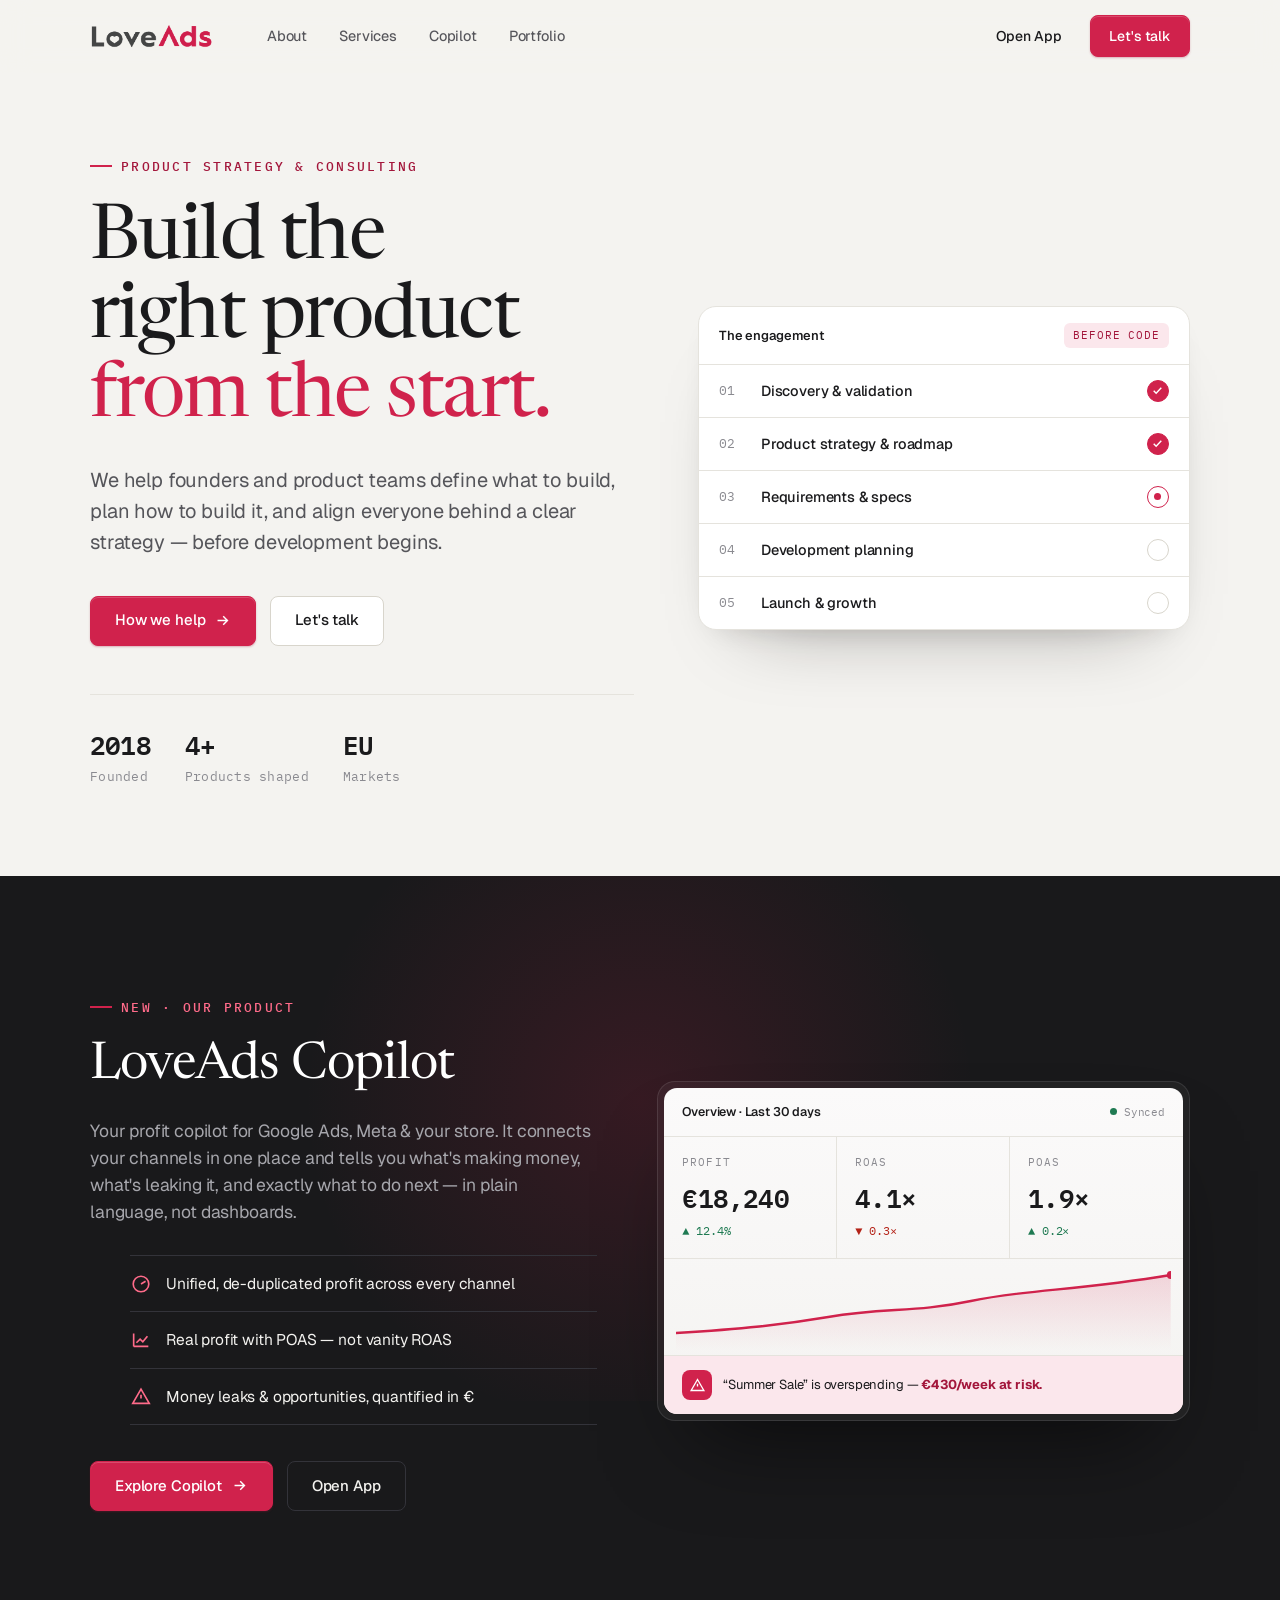
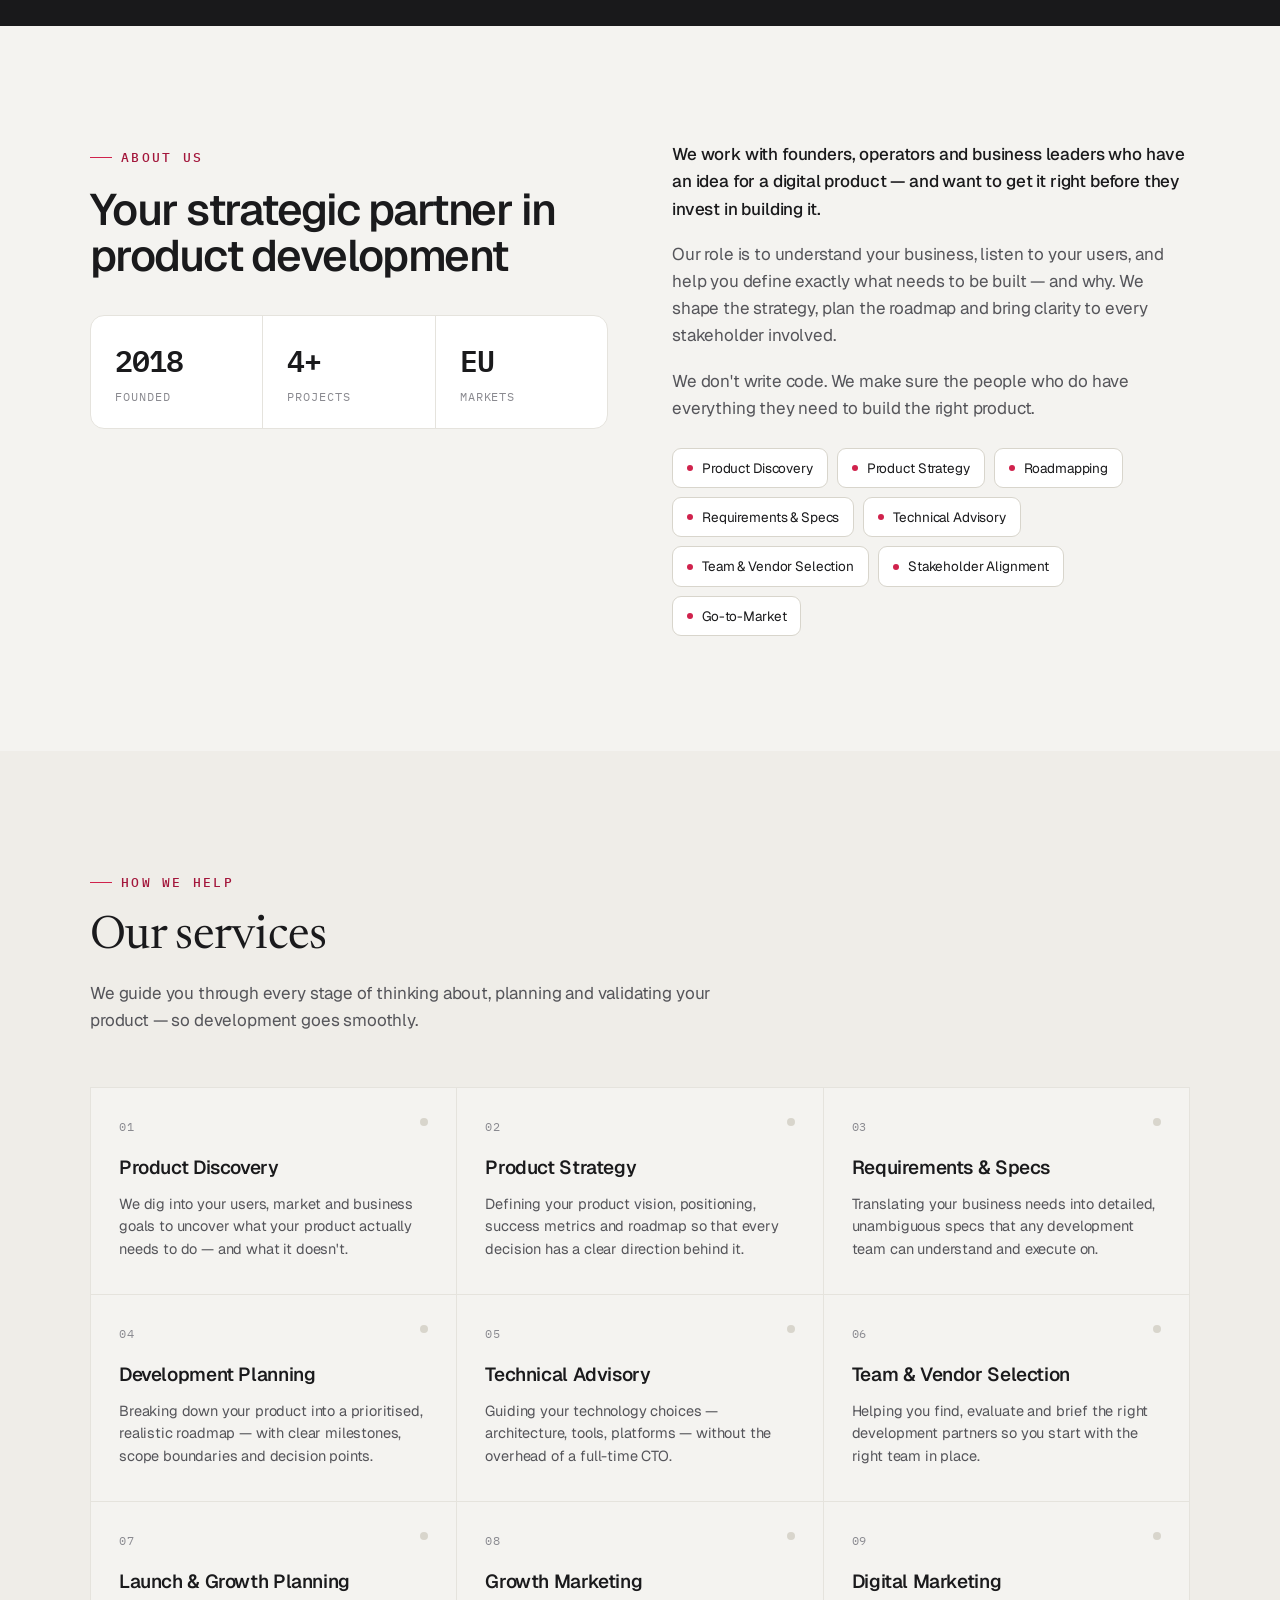
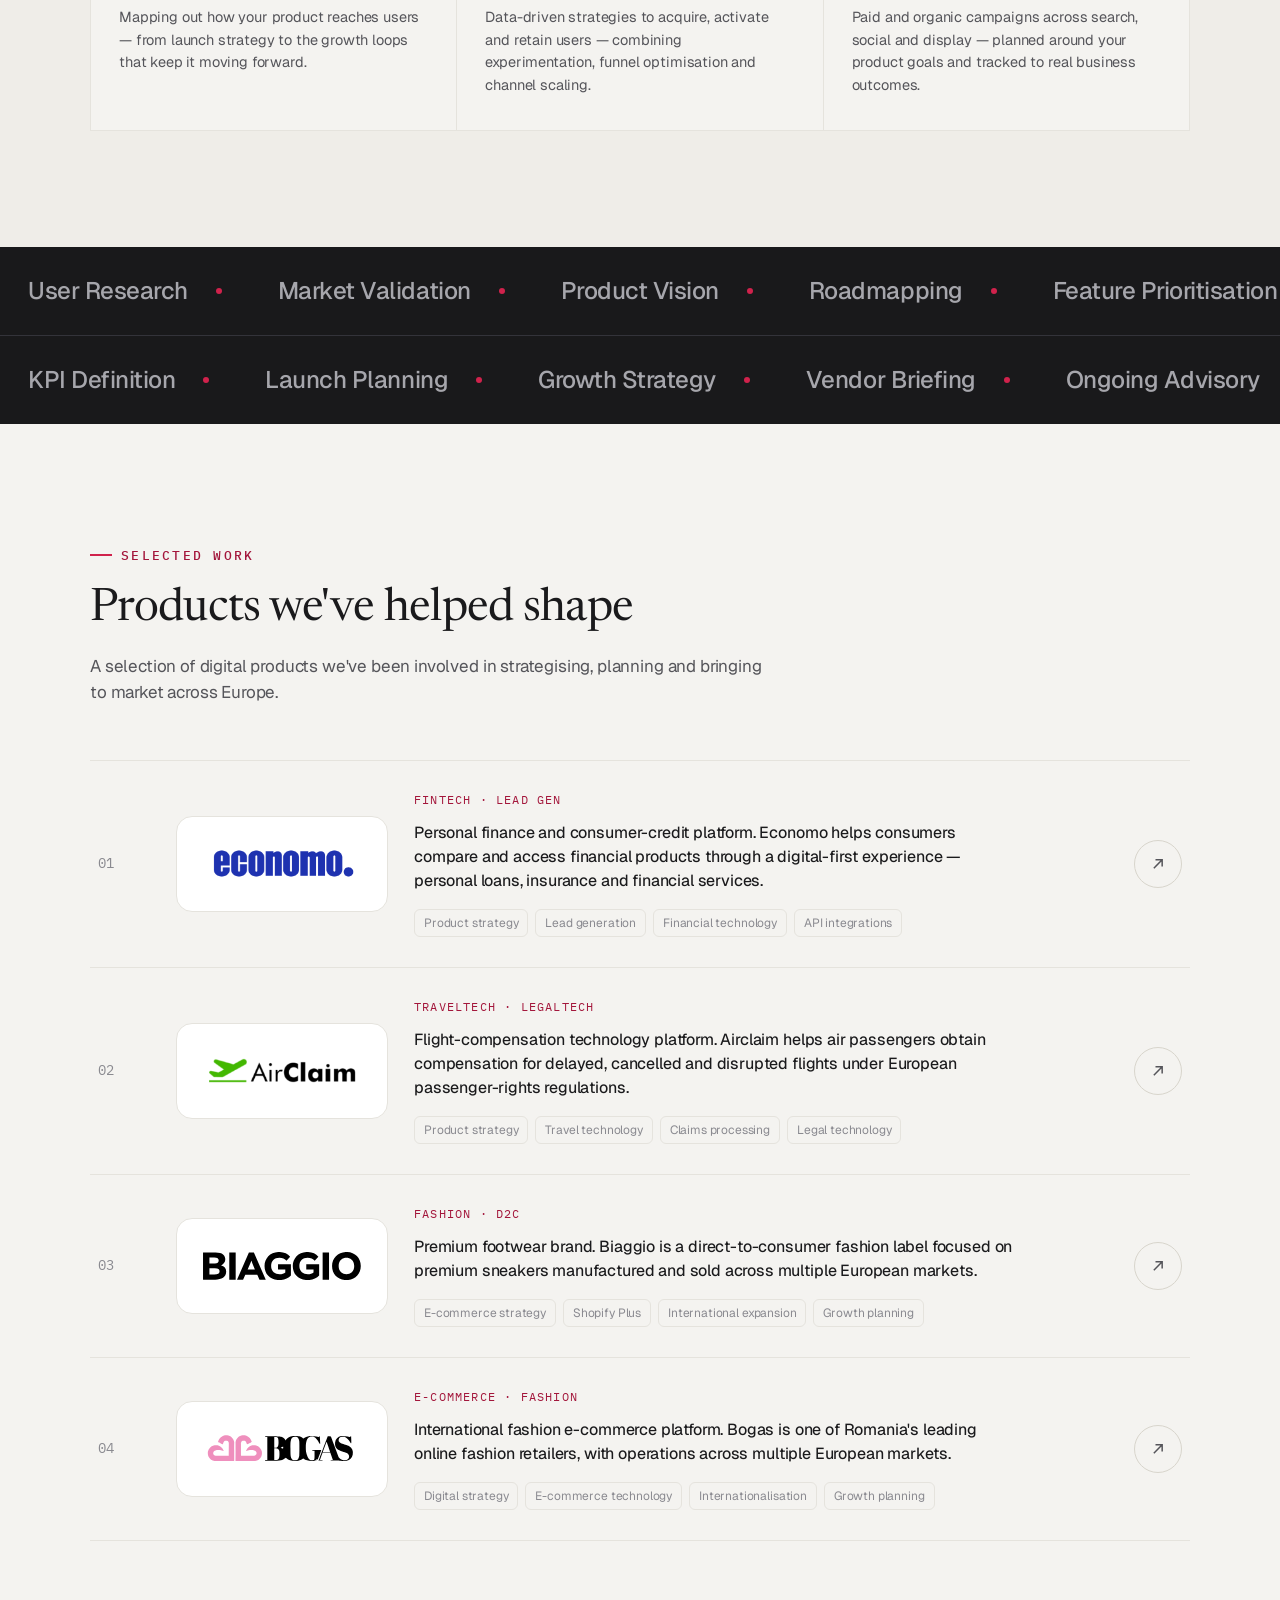
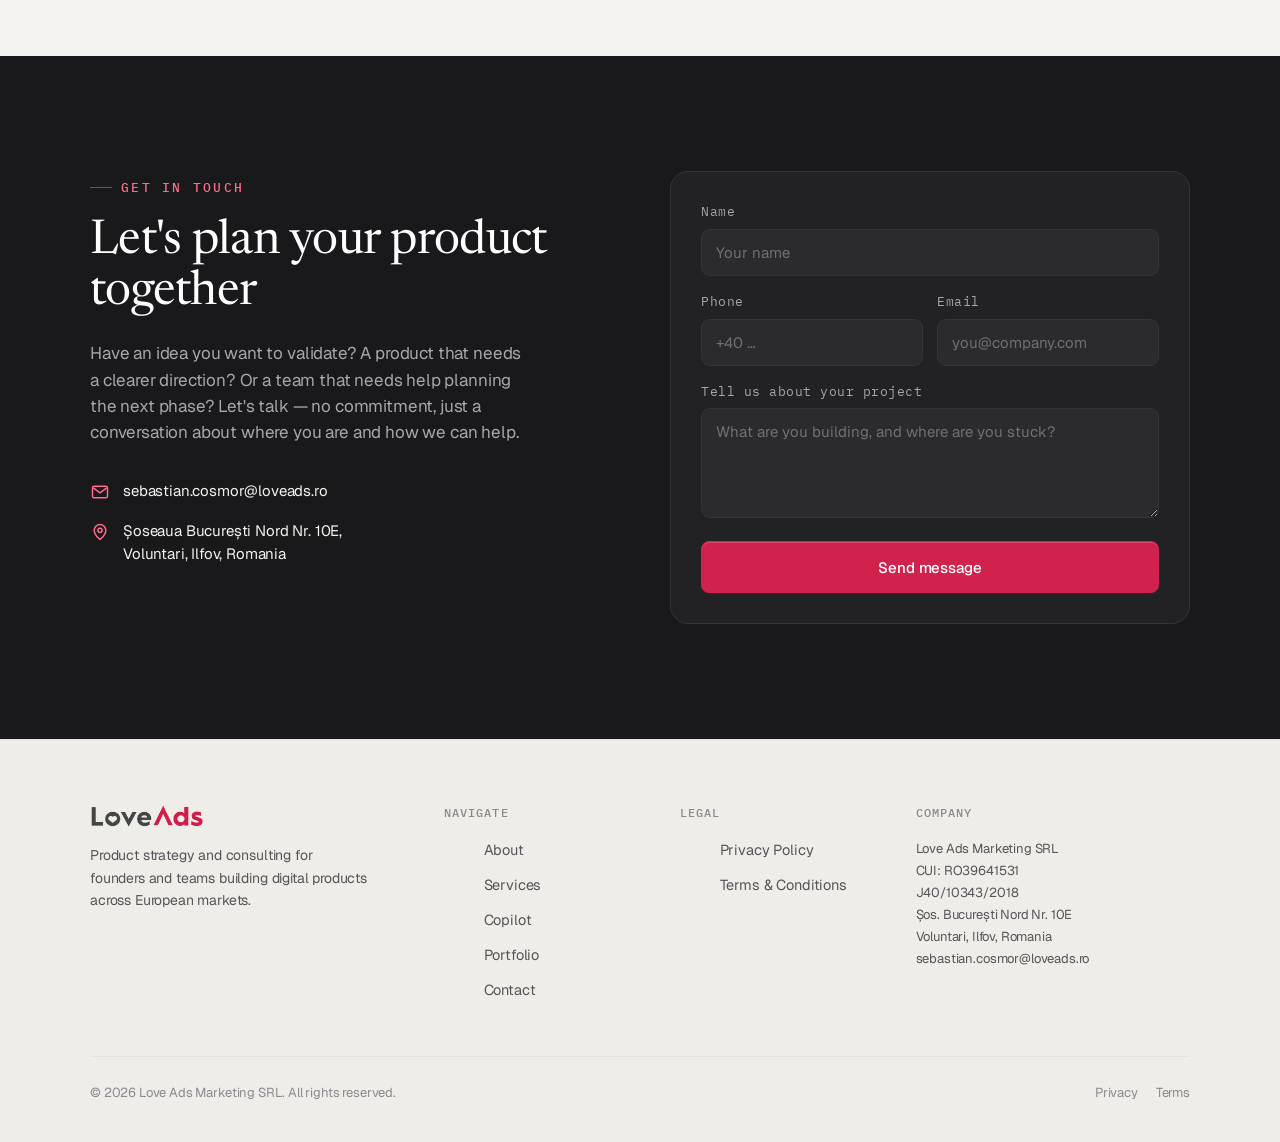
==== commit a6340cb6: "Replace Geist headings with Newsreader and Geist Mono with IBM Plex Mono The site was set entirely i" ====
--- a/index.html
+++ b/index.html
@@ -42,6 +42,9 @@
 })(window,document,'script','dataLayer','GTM-TLD9LFT');</script>
 <!-- End Google Tag Manager -->
 
+  <link rel="preconnect" href="https://fonts.googleapis.com">
+  <link rel="preconnect" href="https://fonts.gstatic.com" crossorigin>
+  <link href="https://fonts.googleapis.com/css2?family=Geist:wght@400..700&family=IBM+Plex+Mono:wght@400;500;600;700&family=Newsreader:opsz,wght@6..72,400..600&display=swap" rel="stylesheet">
 <link rel="stylesheet" href="site.css" />
 <script>document.documentElement.classList.add('js');</script>
 
--- a/site.css
+++ b/site.css
@@ -2,7 +2,8 @@
    LoveAds — marketing site
    Editorial operator system · crimson + charcoal + Geist
    ============================================================ */
-@import url('https://fonts.googleapis.com/css2?family=Geist:wght@300;400;450;500;600;700&family=Geist+Mono:wght@400;500;600&display=swap');
+/* Fonts are loaded with <link rel="preconnect"> + <link> in each page head, not with
+   @import — @import serialises the fetch behind this stylesheet and blocks rendering. */
 
 :root{
   --canvas:#f4f3f0;      /* warm-neutral paper */
@@ -25,8 +26,9 @@
   --accent-tint:#fbe7ec;
   --opp:#1f7a52;
   --risk:#b42318;
+  --serif:'Newsreader',Georgia,'Times New Roman',serif;
   --sans:'Geist',system-ui,-apple-system,'Segoe UI',sans-serif;
-  --mono:'Geist Mono',ui-monospace,'SF Mono',Menlo,monospace;
+  --mono:'IBM Plex Mono',ui-monospace,'SF Mono',Menlo,monospace;
   --maxw:1180px;
   --pad:40px;
 }
@@ -86,7 +88,7 @@
 /* ---------- hero ---------- */
 .hero{padding:clamp(64px,9vw,120px) 0 clamp(56px,7vw,96px);position:relative;overflow:hidden;}
 .hero-grid{display:grid;grid-template-columns:1.05fr .95fr;gap:64px;align-items:center;}
-.hero h1{font-size:clamp(44px,6vw,76px);line-height:0.98;letter-spacing:-0.045em;font-weight:560;margin:26px 0 0;text-wrap:balance;}
+.hero h1{font-family:var(--serif);font-size:clamp(44px,6vw,76px);line-height:1.04;letter-spacing:-0.02em;font-weight:400;font-variation-settings:'opsz' 72;margin:26px 0 0;text-wrap:balance;}
 .hero h1 em{font-style:normal;color:var(--accent);}
 .hero p.lead{font-size:clamp(17px,1.7vw,20px);line-height:1.55;color:var(--text-2);max-width:540px;margin-top:26px;}
 .hero-cta{display:flex;gap:14px;margin-top:38px;flex-wrap:wrap;}
@@ -115,7 +117,7 @@
 section{padding:clamp(72px,9vw,116px) 0;}
 .sec-head{max-width:680px;margin-bottom:54px;}
 .sec-head.center{margin-left:auto;margin-right:auto;text-align:center;}
-.sec-head h2{font-size:clamp(32px,4vw,46px);line-height:1.04;letter-spacing:-0.035em;font-weight:560;margin-top:20px;text-wrap:balance;}
+.sec-head h2{font-family:var(--serif);font-size:clamp(32px,4vw,46px);line-height:1.1;letter-spacing:-0.015em;font-weight:400;font-variation-settings:'opsz' 48;margin-top:20px;text-wrap:balance;}
 .sec-head p{font-size:17px;color:var(--text-2);margin-top:18px;line-height:1.55;}
 
 /* ---------- copilot (charcoal moment) ---------- */
@@ -124,7 +126,7 @@
   background:radial-gradient(circle,rgba(208,34,76,.16),transparent 62%);pointer-events:none;}
 .copilot .wrap{position:relative;}
 .copilot-grid{display:grid;grid-template-columns:1fr 1.05fr;gap:60px;align-items:center;}
-.copilot h2{font-size:clamp(34px,4.4vw,52px);line-height:1.0;letter-spacing:-0.04em;font-weight:560;color:#fff;margin-top:22px;}
+.copilot h2{font-family:var(--serif);font-size:clamp(34px,4.4vw,52px);line-height:1.08;letter-spacing:-0.015em;font-weight:400;font-variation-settings:'opsz' 52;color:#fff;margin-top:22px;}
 .copilot p{color:var(--on-ink-2);font-size:17.5px;line-height:1.55;margin-top:22px;max-width:520px;}
 .copilot-list{margin:30px 0 0;display:flex;flex-direction:column;gap:0;}
 .copilot-list li{list-style:none;display:flex;gap:14px;align-items:flex-start;padding:16px 0;border-top:1px solid var(--ink-line);font-size:15.5px;color:var(--on-ink);}
@@ -144,7 +146,7 @@
 .dash-kpis .k{padding:18px;border-right:1px solid var(--line);border-bottom:1px solid var(--line);}
 .dash-kpis .k:nth-child(3){border-right:0;}
 .dash-kpis .k .c{font-family:var(--mono);font-size:10.5px;letter-spacing:0.1em;text-transform:uppercase;color:var(--text-3);}
-.dash-kpis .k .v{font-family:var(--mono);font-size:26px;font-weight:560;letter-spacing:-0.03em;margin-top:7px;}
+.dash-kpis .k .v{font-family:var(--mono);font-size:26px;font-weight:600;letter-spacing:-0.03em;margin-top:7px;}
 .dash-kpis .k .d{font-family:var(--mono);font-size:12px;margin-top:5px;}
 .up{color:var(--opp);}.down{color:var(--risk);}
 .dash-chart{padding:8px 12px 4px;}
@@ -210,7 +212,7 @@
 /* ---------- contact ---------- */
 .contact{background:var(--ink);color:var(--on-ink);}
 .contact-grid{display:grid;grid-template-columns:1fr 1fr;gap:60px;align-items:start;}
-.contact h2{font-size:clamp(32px,4vw,48px);line-height:1.02;letter-spacing:-0.035em;font-weight:560;color:#fff;margin-top:20px;}
+.contact h2{font-family:var(--serif);font-size:clamp(32px,4vw,48px);line-height:1.08;letter-spacing:-0.015em;font-weight:400;font-variation-settings:'opsz' 48;color:#fff;margin-top:20px;}
 .contact p.lead{color:var(--on-ink-2);font-size:17px;line-height:1.55;margin-top:20px;max-width:440px;}
 .contact-info{margin-top:34px;display:flex;flex-direction:column;gap:18px;}
 .contact-info .row{display:flex;gap:13px;align-items:flex-start;font-size:15px;color:var(--on-ink);}
@@ -291,10 +293,10 @@
 .legal-back{display:inline-flex;align-items:center;gap:7px;font-family:var(--mono);font-size:12.5px;letter-spacing:0.04em;color:var(--text-3);margin-bottom:30px;transition:color .14s;}
 .legal-back:hover{color:var(--accent-text);}
 .legal-back svg{width:15px;height:15px;}
-.legal h1{font-size:clamp(34px,5vw,52px);line-height:1.02;letter-spacing:-0.04em;font-weight:560;margin-top:18px;}
+.legal h1{font-family:var(--serif);font-size:clamp(34px,5vw,52px);line-height:1.08;letter-spacing:-0.015em;font-weight:400;font-variation-settings:'opsz' 52;margin-top:18px;}
 .legal .page-meta{font-family:var(--mono);font-size:13px;color:var(--text-3);margin-top:16px;letter-spacing:0.02em;}
 .legal-body{margin-top:38px;border-top:1px solid var(--line);padding-top:10px;}
-.legal-body h2{font-size:clamp(18px,2.3vw,22px);letter-spacing:-0.02em;font-weight:560;color:var(--text);margin-top:42px;}
+.legal-body h2{font-family:var(--serif);font-size:clamp(19px,2.4vw,24px);letter-spacing:-0.005em;font-weight:500;font-variation-settings:'opsz' 24;color:var(--text);margin-top:42px;}
 .legal-body p{font-size:16px;line-height:1.7;color:var(--text-2);margin-top:14px;}
 .legal-body ul{margin-top:15px;padding-left:0;list-style:none;display:flex;flex-direction:column;gap:11px;}
 .legal-body li{position:relative;padding-left:22px;font-size:16px;line-height:1.6;color:var(--text-2);}
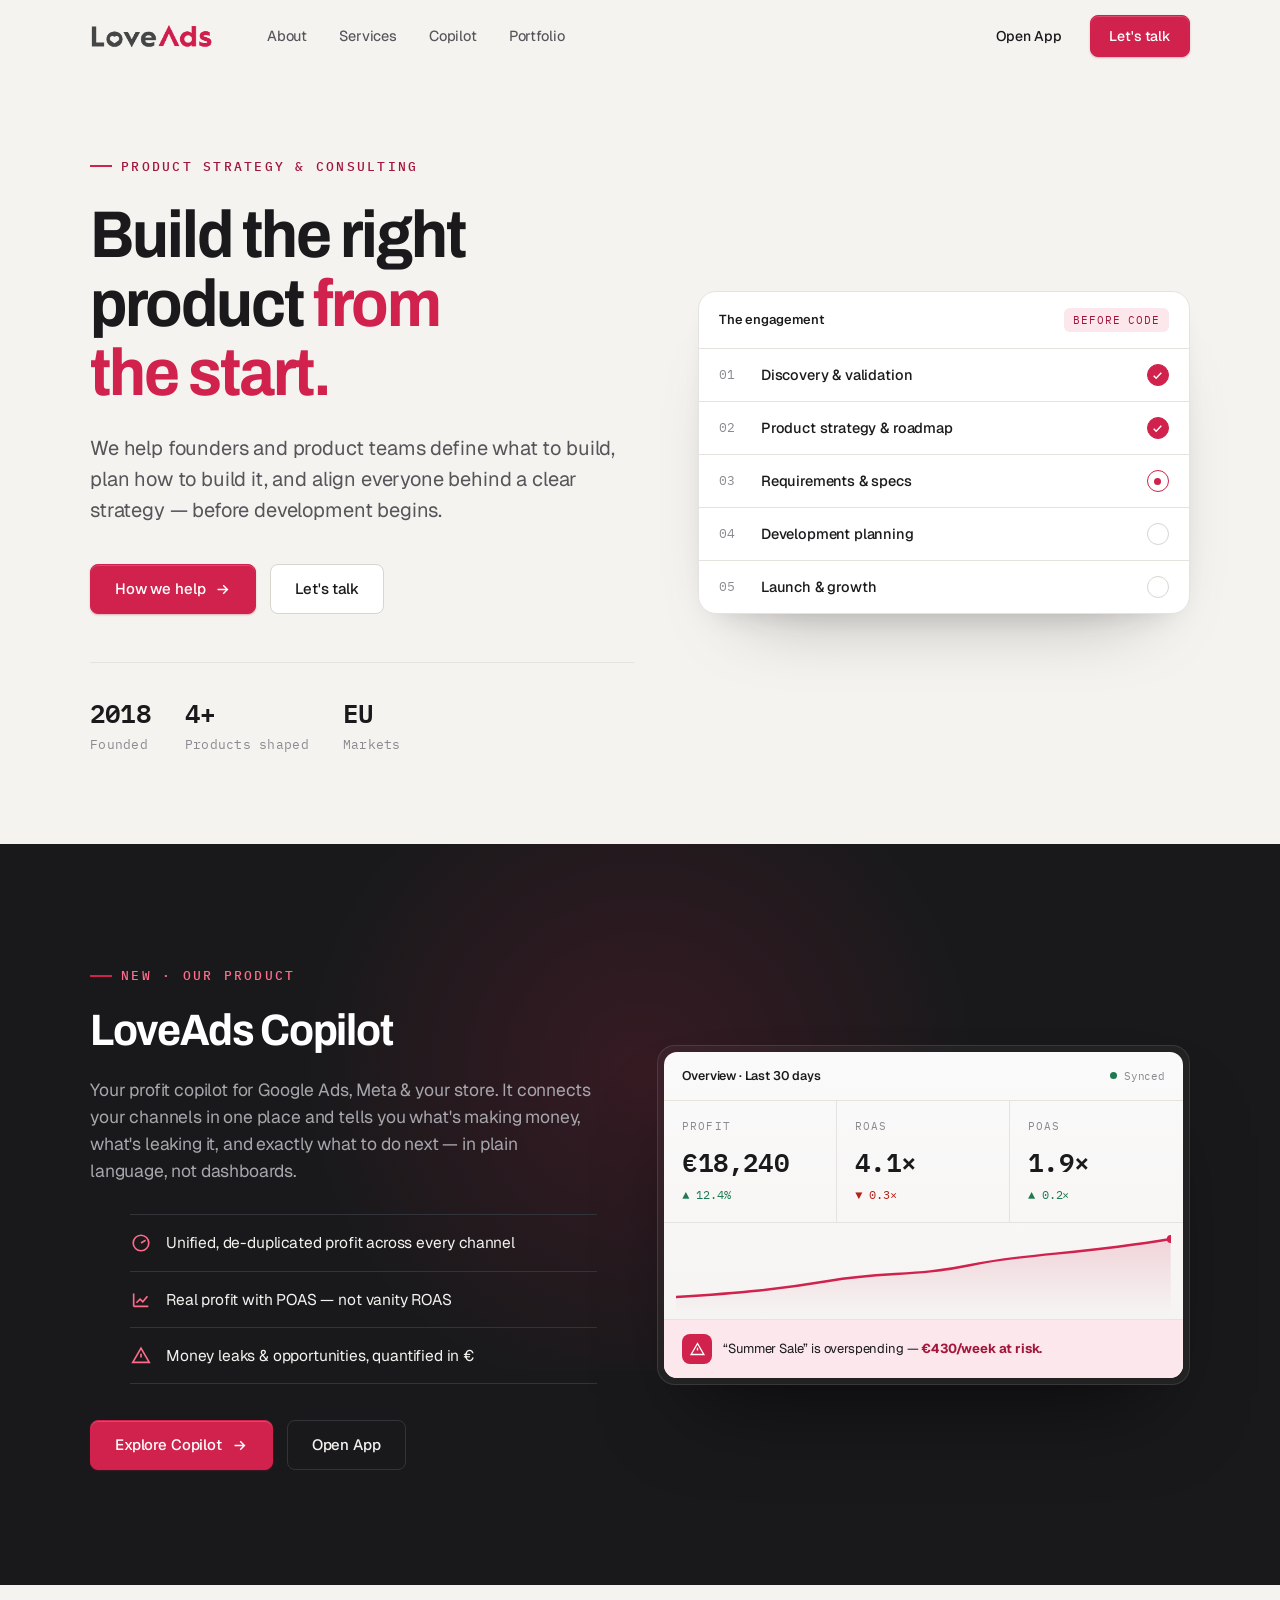
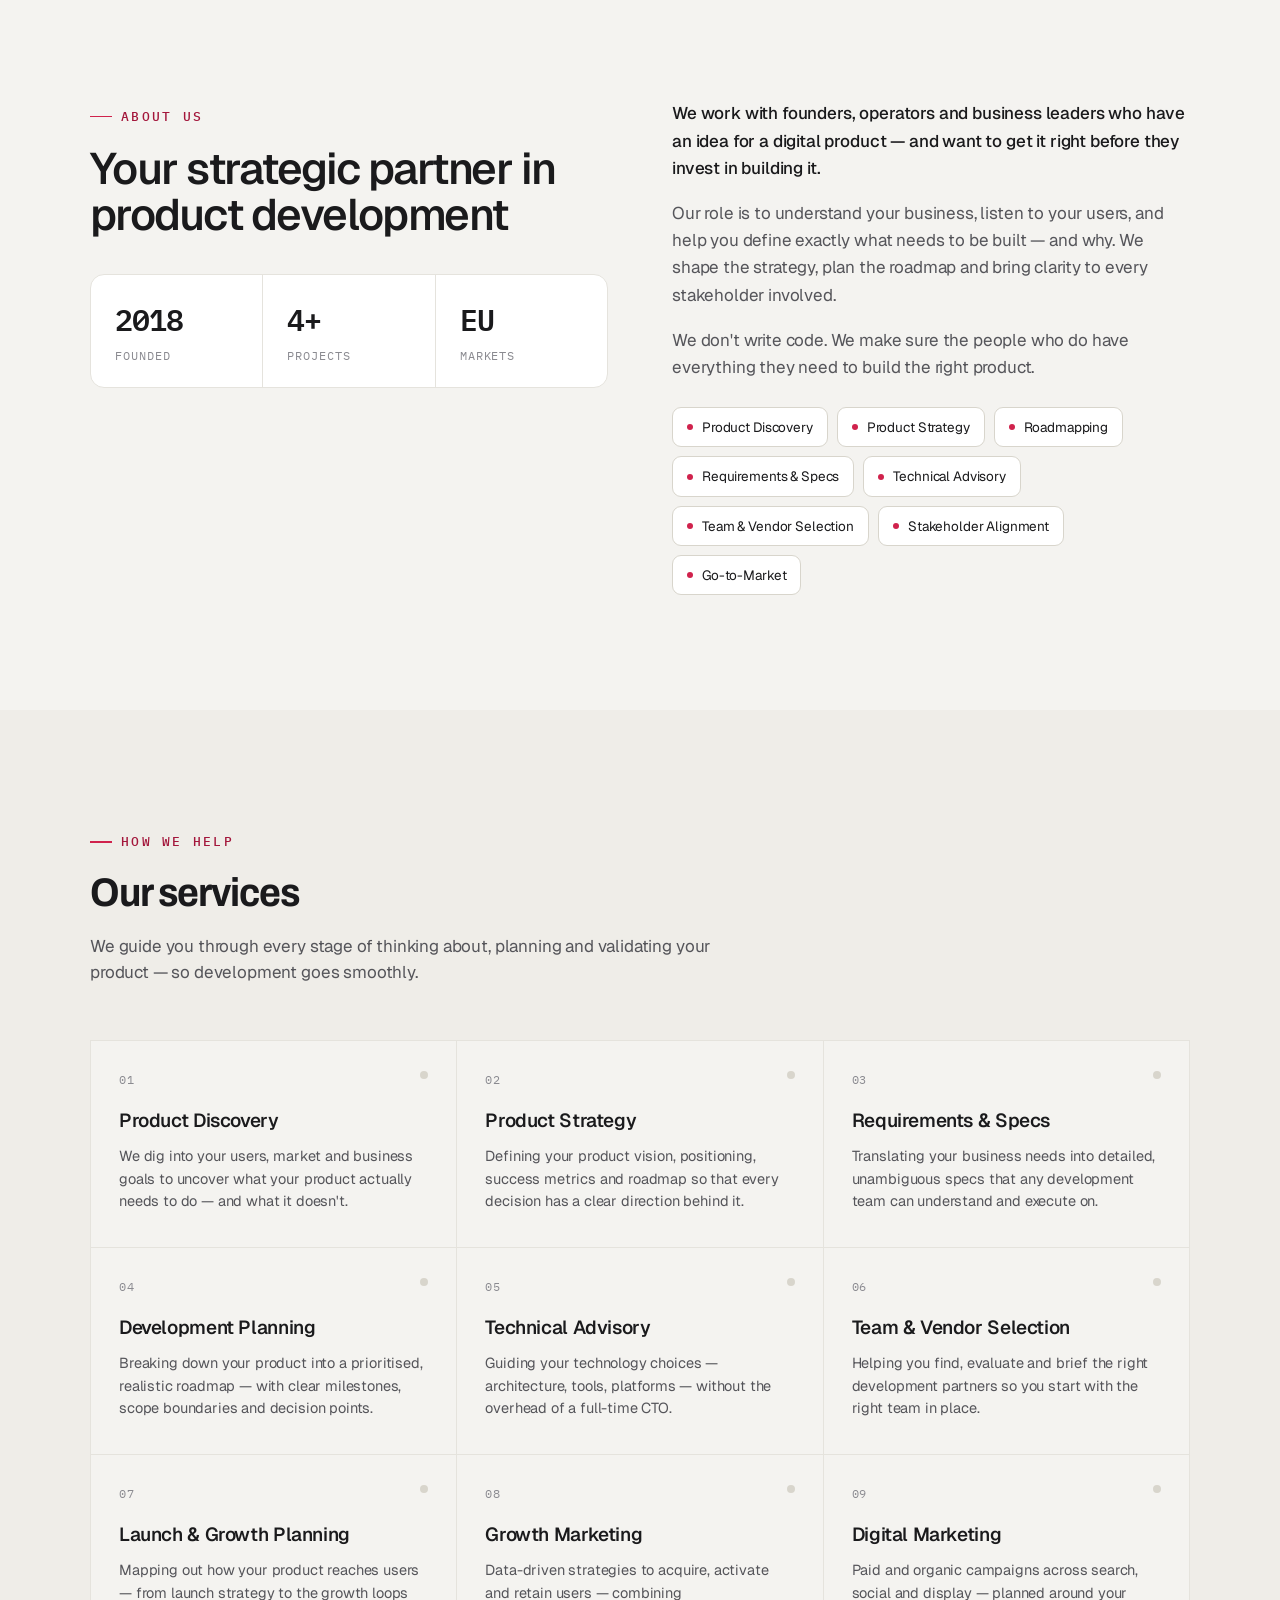
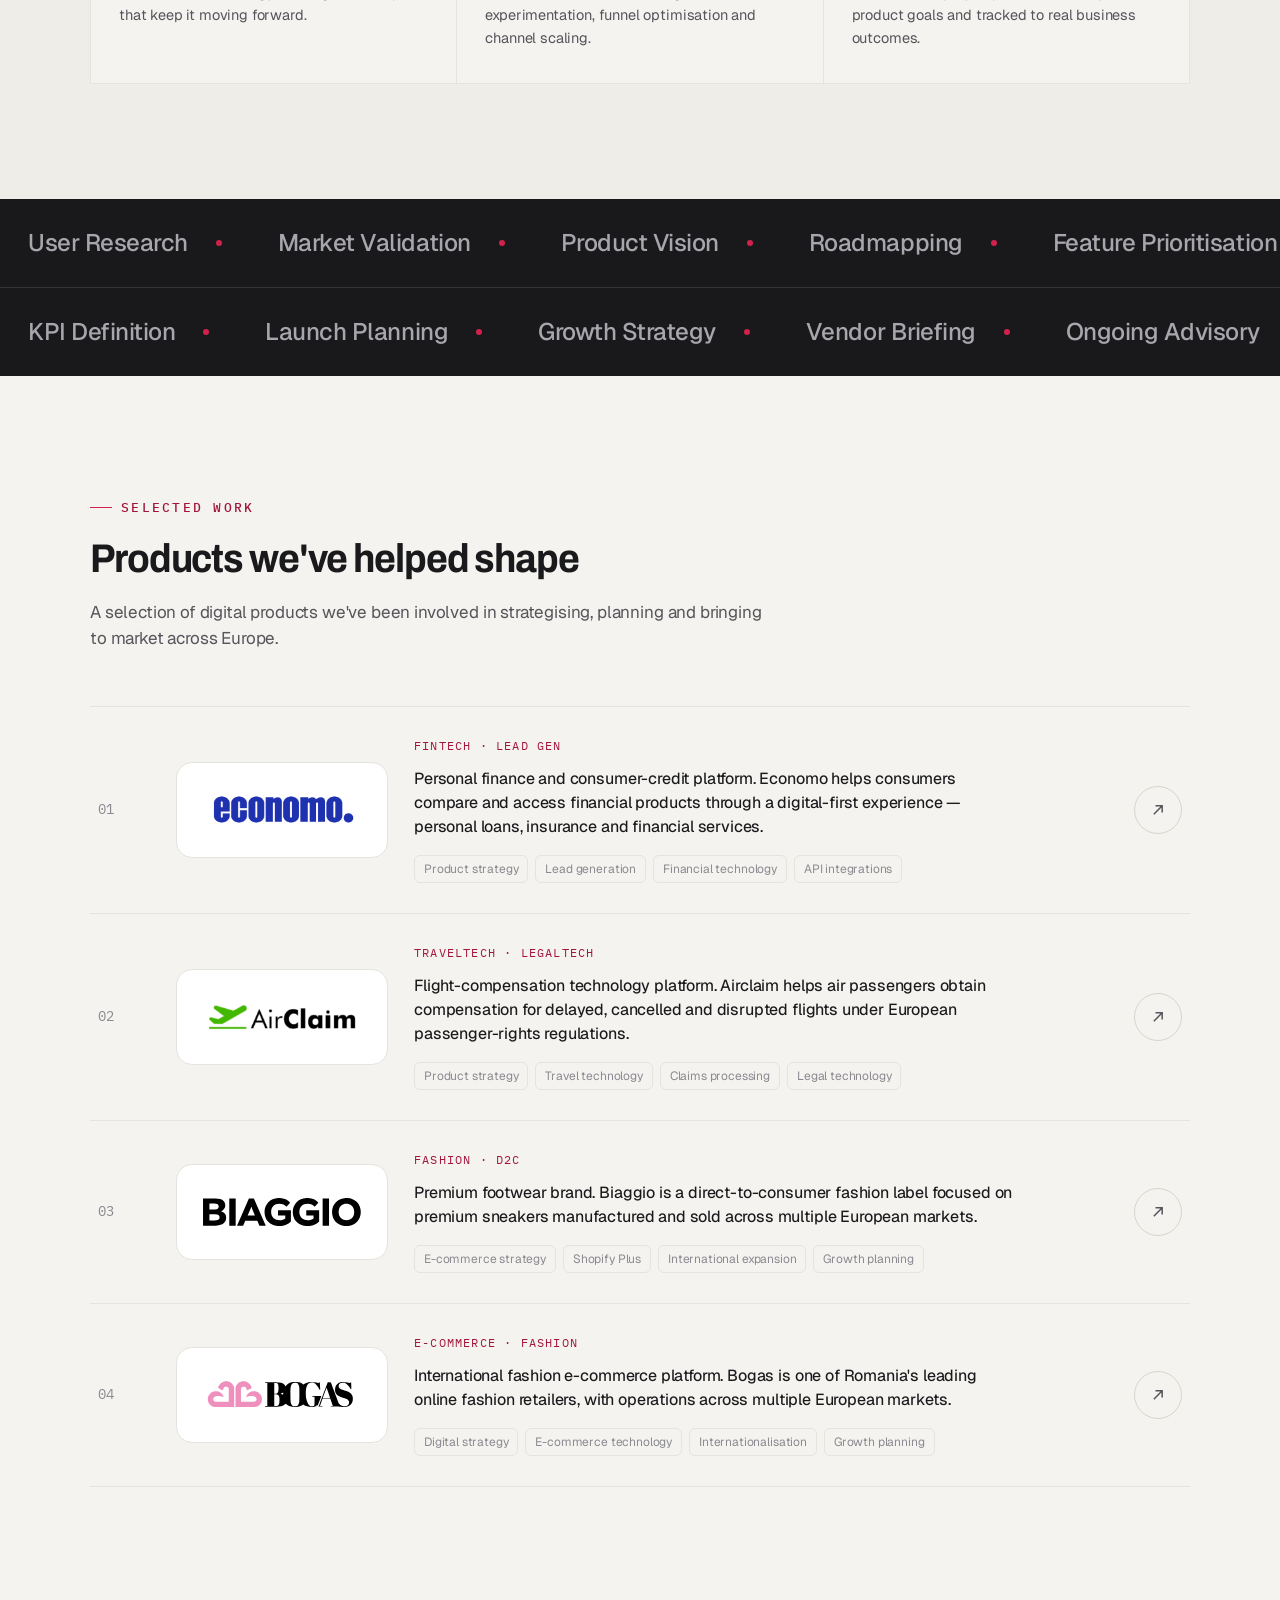
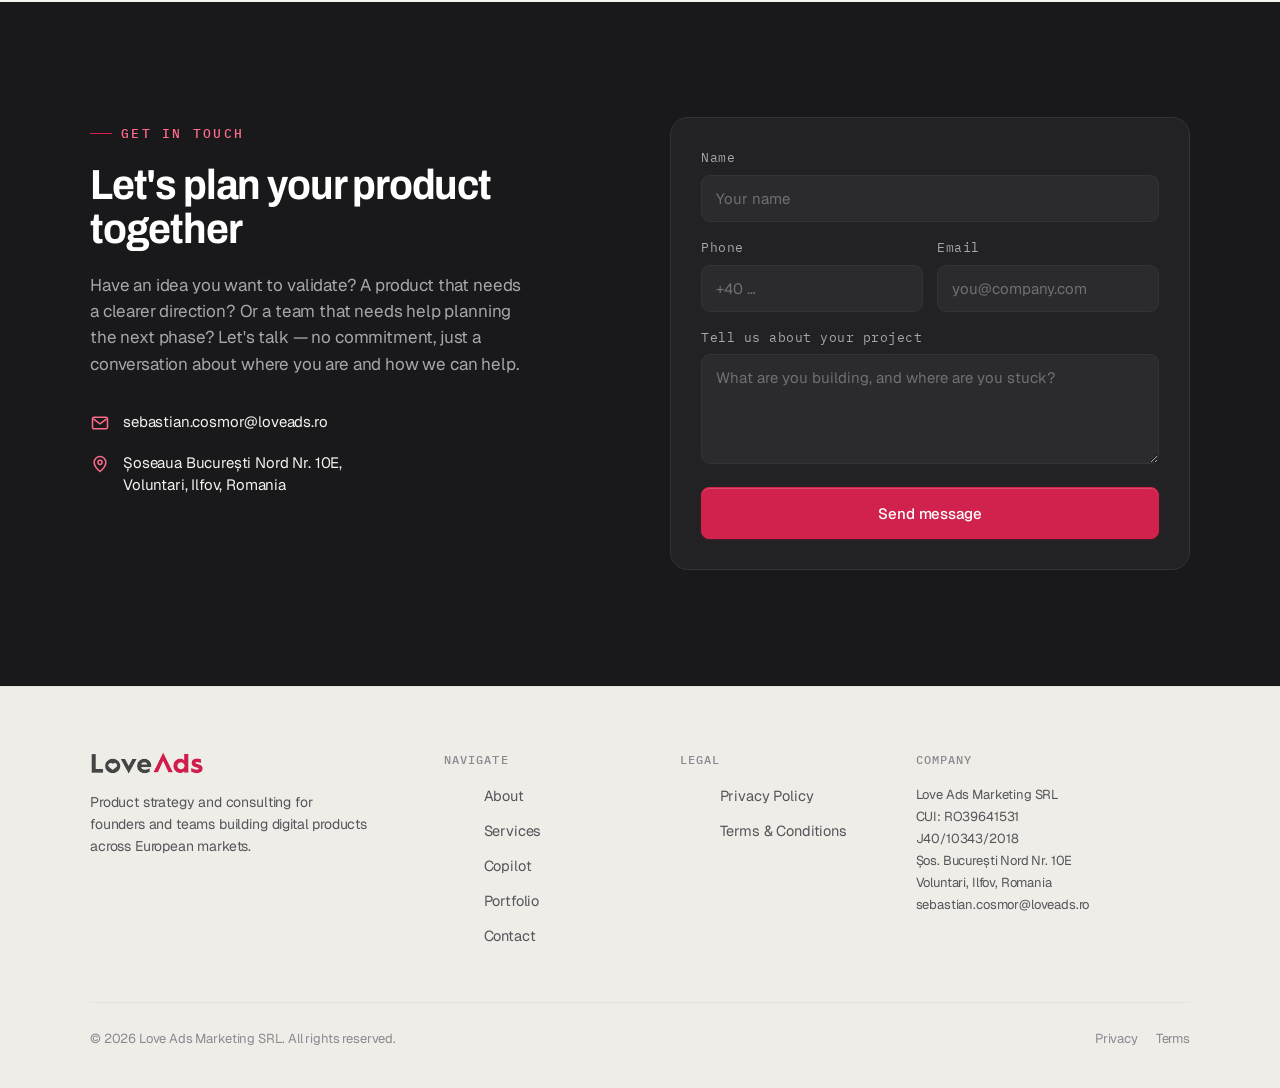
==== commit 51b0aba9: "Set display type in Archivo instead of Geist Geist set the whole site — Vercel's typeface, and by no" ====
--- a/index.html
+++ b/index.html
@@ -44,7 +44,7 @@
 
   <link rel="preconnect" href="https://fonts.googleapis.com">
   <link rel="preconnect" href="https://fonts.gstatic.com" crossorigin>
-  <link href="https://fonts.googleapis.com/css2?family=Geist:wght@400..700&family=IBM+Plex+Mono:wght@400;500;600;700&family=Newsreader:opsz,wght@6..72,400..600&display=swap" rel="stylesheet">
+  <link href="https://fonts.googleapis.com/css2?family=Geist:wght@400..700&family=IBM+Plex+Mono:wght@400;500;600;700&family=Archivo:wdth,wght@62..125,400..700&display=swap" rel="stylesheet">
 <link rel="stylesheet" href="site.css" />
 <script>document.documentElement.classList.add('js');</script>
 
--- a/site.css
+++ b/site.css
@@ -26,7 +26,7 @@
   --accent-tint:#fbe7ec;
   --opp:#1f7a52;
   --risk:#b42318;
-  --serif:'Newsreader',Georgia,'Times New Roman',serif;
+  --display:'Archivo',system-ui,-apple-system,'Segoe UI',sans-serif;
   --sans:'Geist',system-ui,-apple-system,'Segoe UI',sans-serif;
   --mono:'IBM Plex Mono',ui-monospace,'SF Mono',Menlo,monospace;
   --maxw:1180px;
@@ -88,7 +88,7 @@
 /* ---------- hero ---------- */
 .hero{padding:clamp(64px,9vw,120px) 0 clamp(56px,7vw,96px);position:relative;overflow:hidden;}
 .hero-grid{display:grid;grid-template-columns:1.05fr .95fr;gap:64px;align-items:center;}
-.hero h1{font-family:var(--serif);font-size:clamp(44px,6vw,76px);line-height:1.04;letter-spacing:-0.02em;font-weight:400;font-variation-settings:'opsz' 72;margin:26px 0 0;text-wrap:balance;}
+.hero h1{font-family:var(--display);font-size:clamp(38px,5.2vw,66px);line-height:1.04;letter-spacing:-0.03em;font-weight:700;font-variation-settings:'wdth' 92;margin:26px 0 0;text-wrap:balance;}
 .hero h1 em{font-style:normal;color:var(--accent);}
 .hero p.lead{font-size:clamp(17px,1.7vw,20px);line-height:1.55;color:var(--text-2);max-width:540px;margin-top:26px;}
 .hero-cta{display:flex;gap:14px;margin-top:38px;flex-wrap:wrap;}
@@ -117,7 +117,7 @@
 section{padding:clamp(72px,9vw,116px) 0;}
 .sec-head{max-width:680px;margin-bottom:54px;}
 .sec-head.center{margin-left:auto;margin-right:auto;text-align:center;}
-.sec-head h2{font-family:var(--serif);font-size:clamp(32px,4vw,46px);line-height:1.1;letter-spacing:-0.015em;font-weight:400;font-variation-settings:'opsz' 48;margin-top:20px;text-wrap:balance;}
+.sec-head h2{font-family:var(--display);font-size:clamp(28px,3.5vw,40px);line-height:1.1;letter-spacing:-0.028em;font-weight:700;font-variation-settings:'wdth' 92;margin-top:20px;text-wrap:balance;}
 .sec-head p{font-size:17px;color:var(--text-2);margin-top:18px;line-height:1.55;}
 
 /* ---------- copilot (charcoal moment) ---------- */
@@ -126,7 +126,7 @@
   background:radial-gradient(circle,rgba(208,34,76,.16),transparent 62%);pointer-events:none;}
 .copilot .wrap{position:relative;}
 .copilot-grid{display:grid;grid-template-columns:1fr 1.05fr;gap:60px;align-items:center;}
-.copilot h2{font-family:var(--serif);font-size:clamp(34px,4.4vw,52px);line-height:1.08;letter-spacing:-0.015em;font-weight:400;font-variation-settings:'opsz' 52;color:#fff;margin-top:22px;}
+.copilot h2{font-family:var(--display);font-size:clamp(29px,3.8vw,44px);line-height:1.06;letter-spacing:-0.03em;font-weight:700;font-variation-settings:'wdth' 92;color:#fff;margin-top:22px;}
 .copilot p{color:var(--on-ink-2);font-size:17.5px;line-height:1.55;margin-top:22px;max-width:520px;}
 .copilot-list{margin:30px 0 0;display:flex;flex-direction:column;gap:0;}
 .copilot-list li{list-style:none;display:flex;gap:14px;align-items:flex-start;padding:16px 0;border-top:1px solid var(--ink-line);font-size:15.5px;color:var(--on-ink);}
@@ -212,7 +212,7 @@
 /* ---------- contact ---------- */
 .contact{background:var(--ink);color:var(--on-ink);}
 .contact-grid{display:grid;grid-template-columns:1fr 1fr;gap:60px;align-items:start;}
-.contact h2{font-family:var(--serif);font-size:clamp(32px,4vw,48px);line-height:1.08;letter-spacing:-0.015em;font-weight:400;font-variation-settings:'opsz' 48;color:#fff;margin-top:20px;}
+.contact h2{font-family:var(--display);font-size:clamp(28px,3.5vw,42px);line-height:1.06;letter-spacing:-0.028em;font-weight:700;font-variation-settings:'wdth' 92;color:#fff;margin-top:20px;}
 .contact p.lead{color:var(--on-ink-2);font-size:17px;line-height:1.55;margin-top:20px;max-width:440px;}
 .contact-info{margin-top:34px;display:flex;flex-direction:column;gap:18px;}
 .contact-info .row{display:flex;gap:13px;align-items:flex-start;font-size:15px;color:var(--on-ink);}
@@ -293,10 +293,10 @@
 .legal-back{display:inline-flex;align-items:center;gap:7px;font-family:var(--mono);font-size:12.5px;letter-spacing:0.04em;color:var(--text-3);margin-bottom:30px;transition:color .14s;}
 .legal-back:hover{color:var(--accent-text);}
 .legal-back svg{width:15px;height:15px;}
-.legal h1{font-family:var(--serif);font-size:clamp(34px,5vw,52px);line-height:1.08;letter-spacing:-0.015em;font-weight:400;font-variation-settings:'opsz' 52;margin-top:18px;}
+.legal h1{font-family:var(--display);font-size:clamp(29px,4.2vw,44px);line-height:1.06;letter-spacing:-0.03em;font-weight:700;font-variation-settings:'wdth' 92;margin-top:18px;}
 .legal .page-meta{font-family:var(--mono);font-size:13px;color:var(--text-3);margin-top:16px;letter-spacing:0.02em;}
 .legal-body{margin-top:38px;border-top:1px solid var(--line);padding-top:10px;}
-.legal-body h2{font-family:var(--serif);font-size:clamp(19px,2.4vw,24px);letter-spacing:-0.005em;font-weight:500;font-variation-settings:'opsz' 24;color:var(--text);margin-top:42px;}
+.legal-body h2{font-family:var(--display);font-size:clamp(18px,2.2vw,22px);letter-spacing:-0.02em;font-weight:700;font-variation-settings:'wdth' 95;color:var(--text);margin-top:42px;}
 .legal-body p{font-size:16px;line-height:1.7;color:var(--text-2);margin-top:14px;}
 .legal-body ul{margin-top:15px;padding-left:0;list-style:none;display:flex;flex-direction:column;gap:11px;}
 .legal-body li{position:relative;padding-left:22px;font-size:16px;line-height:1.6;color:var(--text-2);}
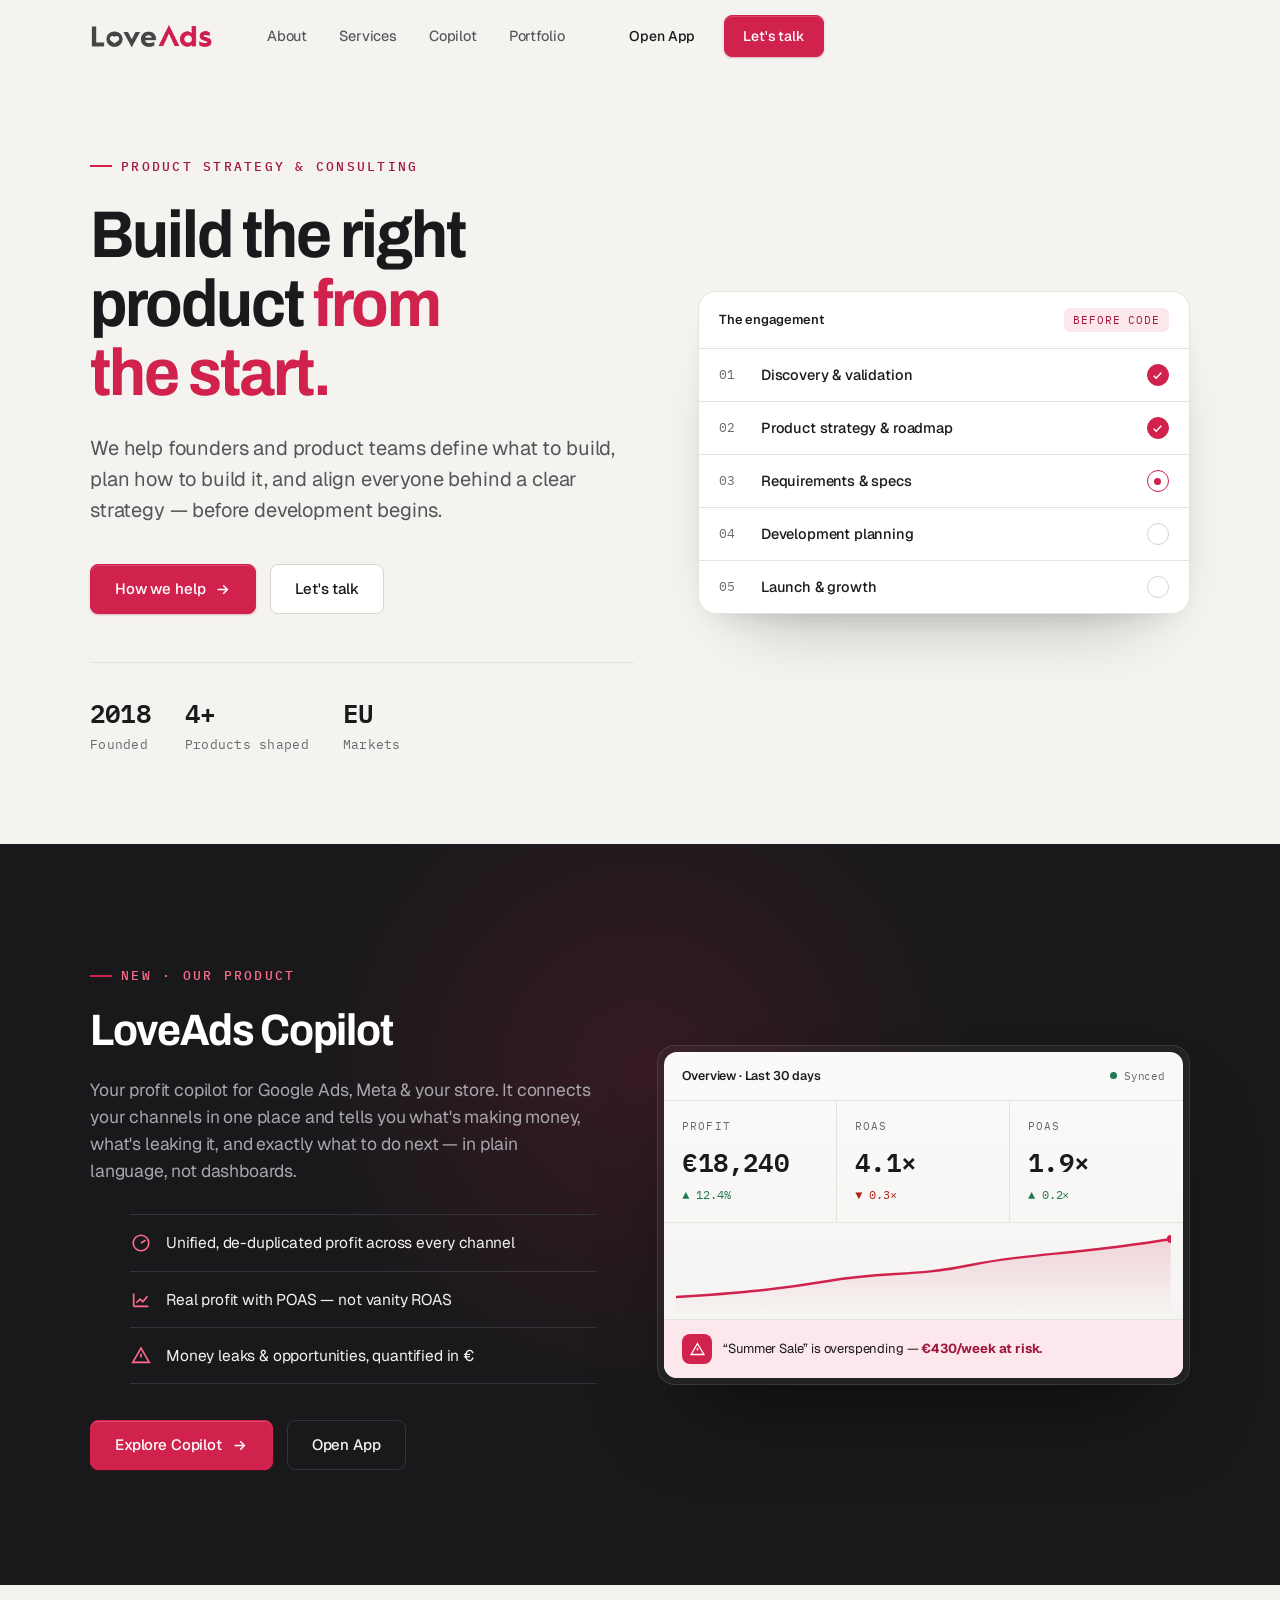
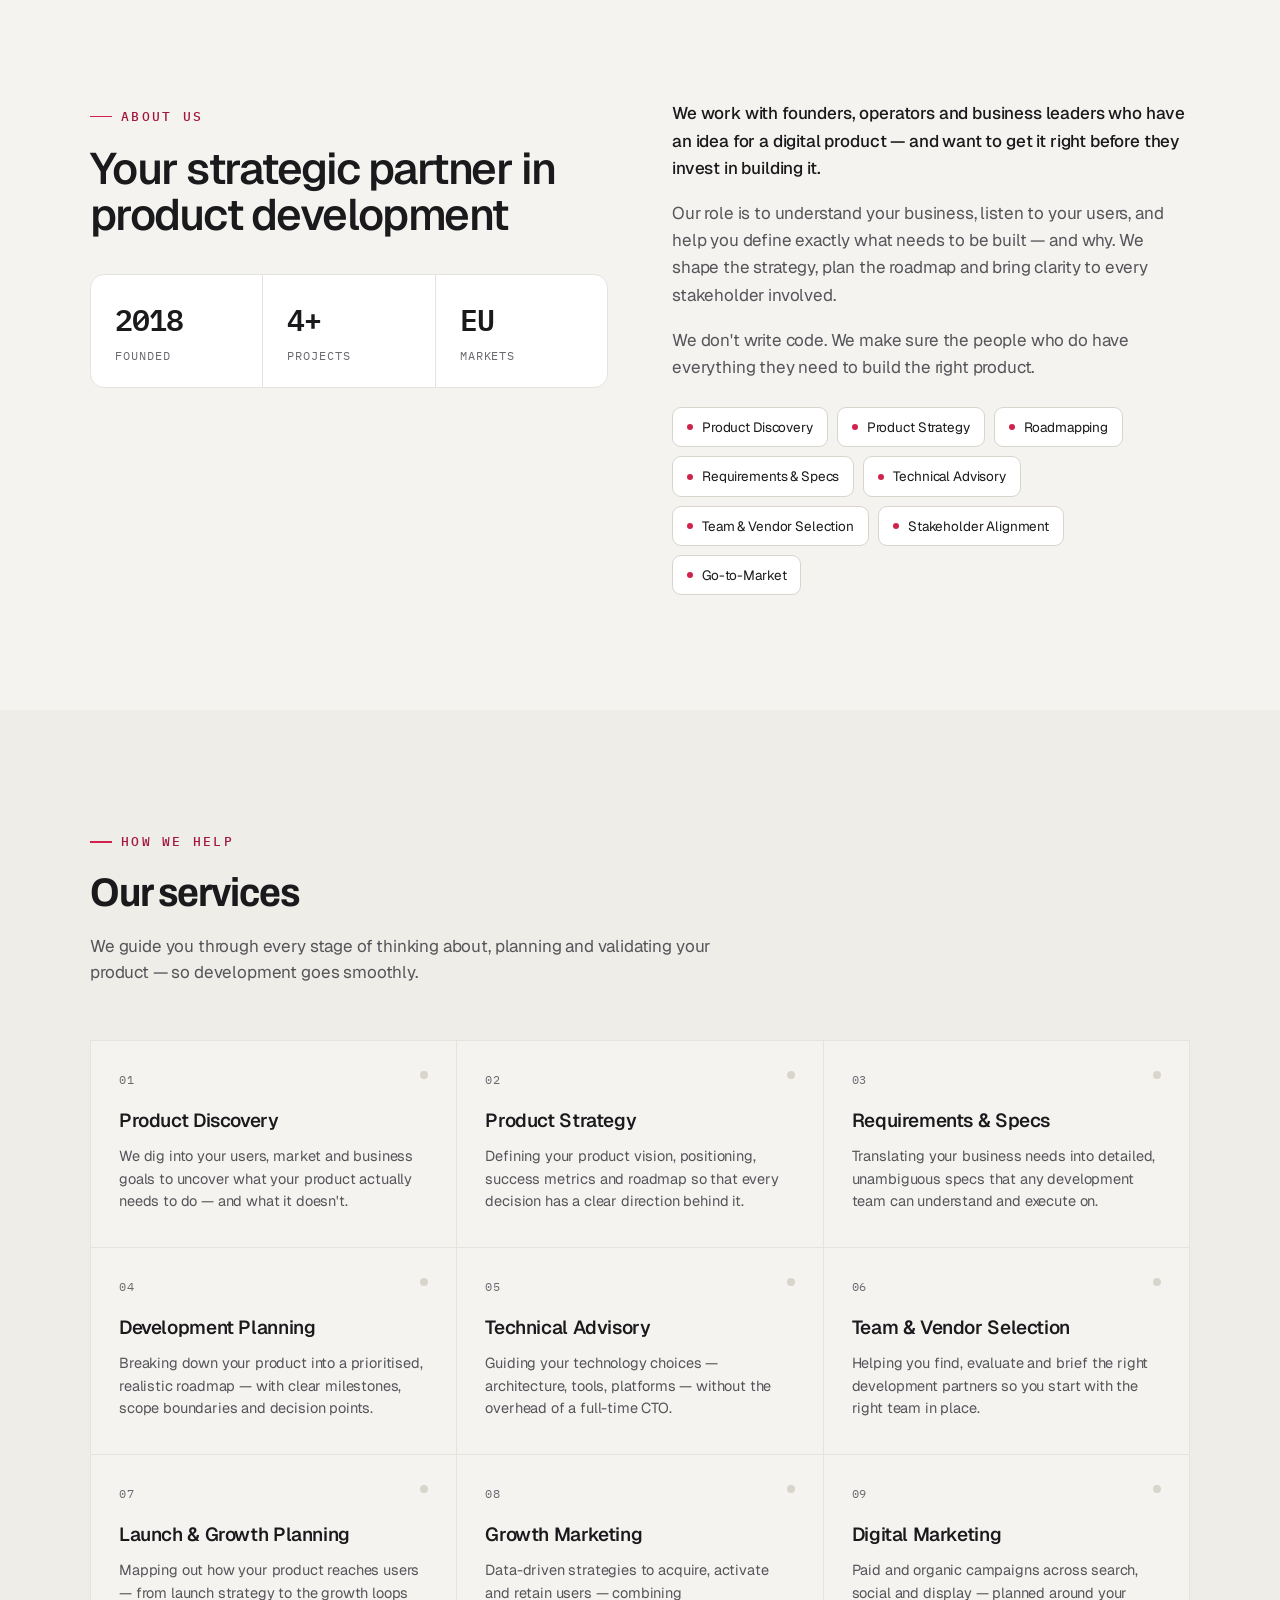
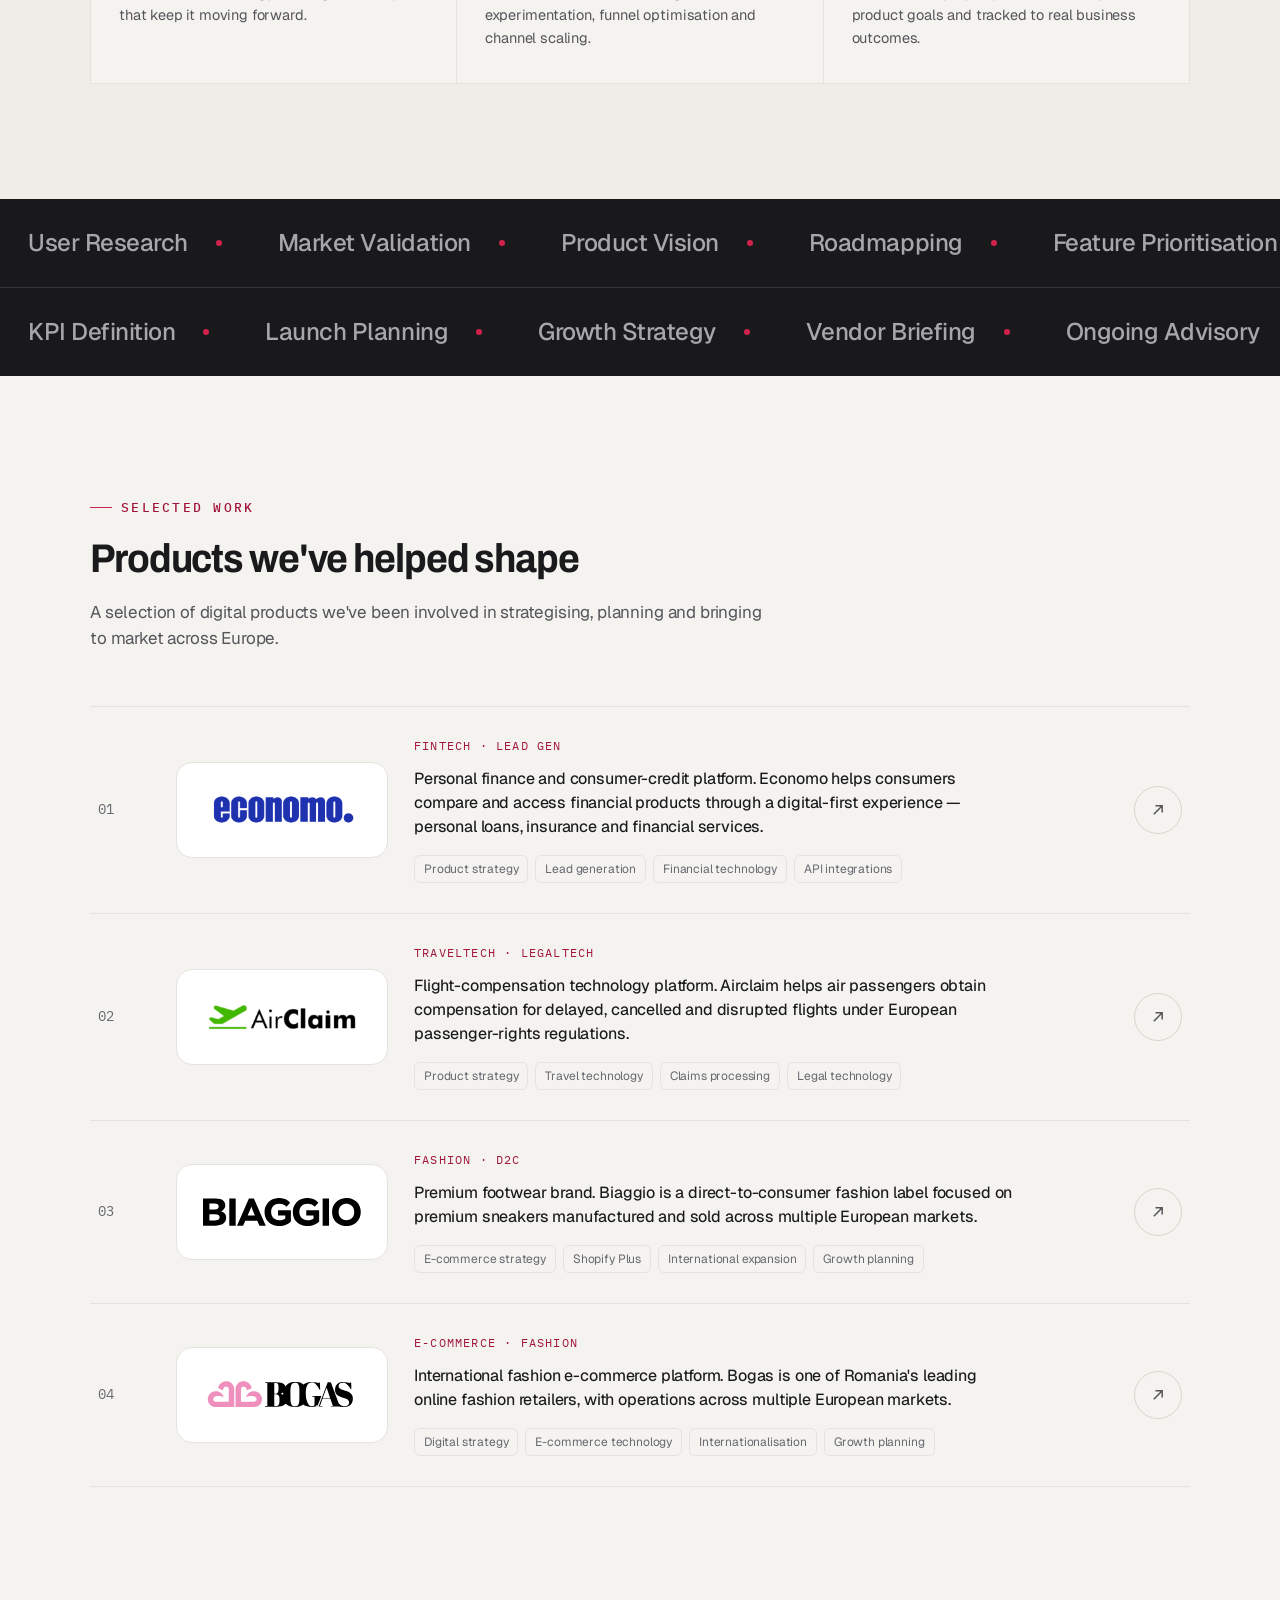
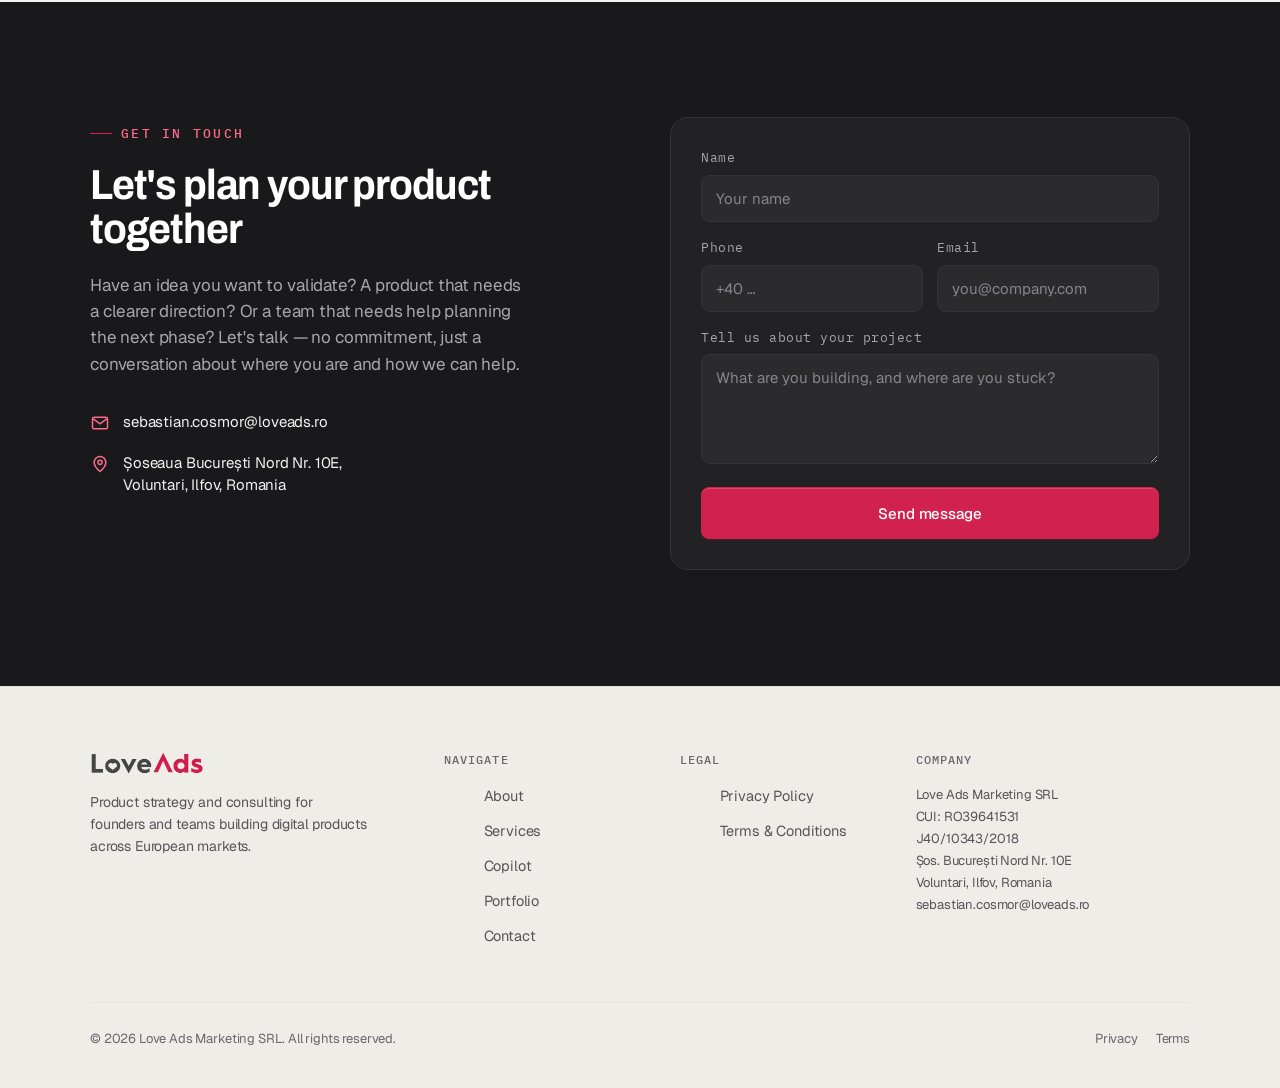
==== commit 507781c5: "Raise accessibility to 100 on every page Lighthouse on live scored Accessibility 92 on the homepage;" ====
--- a/index.html
+++ b/index.html
@@ -4,7 +4,7 @@
 <meta charset="UTF-8" />
 <meta name="viewport" content="width=device-width, initial-scale=1.0" />
 <title>LoveAds — Product Strategy Consulting &amp; LoveAds Copilot</title>
-<meta name="description" content="Love Ads Marketing helps founders and product teams build the right digital product from the start — and builds LoveAds Copilot, a profit copilot for Google Ads, Meta &amp; your store." />
+<meta name="description" content="Product strategy consulting for founders: decide what to build before you build it. We also make LoveAds Copilot, a profit copilot for ads and ecommerce." />
 <meta name="keywords" content="product strategy consulting, digital product strategy, LoveAds Copilot, POAS, Google Ads, Meta Ads, Google Analytics, ecommerce analytics, ad profit analytics, Romania" />
 <meta name="author" content="Love Ads Marketing SRL" />
 <meta name="robots" content="index, follow, max-image-preview:large, max-snippet:-1, max-video-preview:-1" />
@@ -62,6 +62,7 @@
       "logo": "https://loveads.ro/includes/images/icon-512.png",
       "image": "https://loveads.ro/includes/images/og-default.jpg",
       "email": "sebastian.cosmor@loveads.ro",
+      "foundingDate": "2018",
       "description": "Product strategy consulting and the LoveAds Copilot profit-analytics platform for Google Ads, Meta, Google Analytics and ecommerce platforms.",
       "vatID": "RO39641531",
       "address": {
@@ -107,7 +108,7 @@
 <header class="nav" id="nav">
   <div class="wrap nav-inner">
     <a class="brand" href="#home">
-      <img class="brand-wm" src="loveads-wordmark.png" alt="LoveAds" />
+      <img class="brand-wm" src="loveads-wordmark.png" alt="LoveAds" width="823" height="174" />
     </a>
     <nav class="nav-links">
       <a href="#about">About</a>
@@ -115,6 +116,8 @@
       <a href="#copilot">Copilot</a>
       <a href="#portfolio">Portfolio</a>
     </nav>
+
+<main id="content">
     <div class="nav-cta">
       <a class="btn btn-sm btn-ghost" href="https://copilot.loveads.ro">Open App</a>
       <a class="btn btn-sm btn-primary" href="#contact">Let's talk</a>
@@ -290,7 +293,7 @@
     <div class="work-list">
       <a class="work reveal" href="#contact">
         <span class="idx">01</span>
-        <span class="work-logo"><img src="logo-economo.png" alt="Economo"/></span>
+        <span class="work-logo"><img src="logo-economo.png" alt="Economo" width="1000" height="250" loading="lazy"/></span>
         <div class="body">
           <div class="tags-top"><span class="tag-cat">Fintech · Lead Gen</span></div>
           <p>Personal finance and consumer-credit platform. Economo helps consumers compare and access financial products through a digital-first experience — personal loans, insurance and financial services.</p>
@@ -300,7 +303,7 @@
       </a>
       <a class="work reveal" href="#contact">
         <span class="idx">02</span>
-        <span class="work-logo"><img src="logo-airclaim.png" alt="Airclaim"/></span>
+        <span class="work-logo"><img src="logo-airclaim.png" alt="Airclaim" width="488" height="110" loading="lazy"/></span>
         <div class="body">
           <div class="tags-top"><span class="tag-cat">TravelTech · LegalTech</span></div>
           <p>Flight-compensation technology platform. Airclaim helps air passengers obtain compensation for delayed, cancelled and disrupted flights under European passenger-rights regulations.</p>
@@ -310,7 +313,7 @@
       </a>
       <a class="work reveal" href="#contact">
         <span class="idx">03</span>
-        <span class="work-logo"><img src="logo-biaggio.svg" alt="Biaggio"/></span>
+        <span class="work-logo"><img src="logo-biaggio.svg" alt="Biaggio" width="4230" height="749" loading="lazy"/></span>
         <div class="body">
           <div class="tags-top"><span class="tag-cat">Fashion · D2C</span></div>
           <p>Premium footwear brand. Biaggio is a direct-to-consumer fashion label focused on premium sneakers manufactured and sold across multiple European markets.</p>
@@ -320,7 +323,7 @@
       </a>
       <a class="work reveal" href="#contact">
         <span class="idx">04</span>
-        <span class="work-logo"><img src="logo-bogas.svg" alt="Bogas"/></span>
+        <span class="work-logo"><img src="logo-bogas.svg" alt="Bogas" width="1000" height="250" loading="lazy"/></span>
         <div class="body">
           <div class="tags-top"><span class="tag-cat">E-commerce · Fashion</span></div>
           <p>International fashion e-commerce platform. Bogas is one of Romania's leading online fashion retailers, with operations across multiple European markets.</p>
@@ -358,23 +361,25 @@
 </section>
 
 <!-- ===================== FOOTER ===================== -->
+</main>
+
 <footer class="footer">
   <div class="wrap">
     <div class="footer-grid">
       <div>
-        <a class="brand" href="#home"><img class="brand-wm" src="loveads-wordmark.png" alt="LoveAds" style="height:24px;" /></a>
+        <a class="brand" href="#home"><img class="brand-wm" src="loveads-wordmark.png" alt="LoveAds" width="823" height="174" loading="lazy" style="height:24px;" /></a>
         <p class="desc">Product strategy and consulting for founders and teams building digital products across European markets.</p>
       </div>
       <div>
-        <h5>Navigate</h5>
+        <h2>Navigate</h2>
         <ul><li><a href="#about">About</a></li><li><a href="#services">Services</a></li><li><a href="https://loveads.ro/copilot/">Copilot</a></li><li><a href="#portfolio">Portfolio</a></li><li><a href="#contact">Contact</a></li></ul>
       </div>
       <div>
-        <h5>Legal</h5>
+        <h2>Legal</h2>
         <ul><li><a href="https://loveads.ro/privacy-policy.html">Privacy Policy</a></li><li><a href="https://loveads.ro/terms.html">Terms &amp; Conditions</a></li></ul>
       </div>
       <div>
-        <h5>Company</h5>
+        <h2>Company</h2>
         <p class="company">Love Ads Marketing SRL<br/>CUI: RO39641531<br/>J40/10343/2018<br/>Șos. București Nord Nr. 10E<br/>Voluntari, Ilfov, Romania<br/><a href="mailto:sebastian.cosmor@loveads.ro">sebastian.cosmor@loveads.ro</a></p>
       </div>
     </div>
--- a/site.css
+++ b/site.css
@@ -14,10 +14,10 @@
   --ink-line:#33333a;
   --text:#1a1a1c;
   --text-2:#55555a;
-  --text-3:#8a8a90;
+  --text-3:#68686f;   /* >=4.73:1 on all three grounds (surface, canvas, canvas-2) — was #8a8a90 at 3.09 */
   --on-ink:#f3f2ef;
   --on-ink-2:#a6a6ac;
-  --on-ink-3:#6f6f77;
+  --on-ink-3:#85858e; /* 4.80:1 on ink — was #6f6f77 at 3.52 */
   --line:#e5e3dd;
   --line-2:#d8d5cc;
   --accent:#d0224c;
@@ -234,7 +234,7 @@
 .footer-grid{display:grid;grid-template-columns:1.6fr 1fr 1fr 1.4fr;gap:40px;}
 .footer .brand .wm{font-size:18px;}
 .footer .desc{font-size:14px;color:var(--text-2);line-height:1.6;margin-top:16px;max-width:280px;}
-.footer h5{font-family:var(--mono);font-size:11.5px;letter-spacing:0.1em;text-transform:uppercase;color:var(--text-3);margin-bottom:16px;font-weight:500;}
+.footer h2{font-family:var(--mono);font-size:11.5px;letter-spacing:0.1em;text-transform:uppercase;color:var(--text-3);margin-bottom:16px;font-weight:500;}
 .footer ul{list-style:none;display:flex;flex-direction:column;gap:11px;}
 .footer ul a{font-size:14.5px;color:var(--text-2);}
 .footer ul a:hover{color:var(--accent-text);}
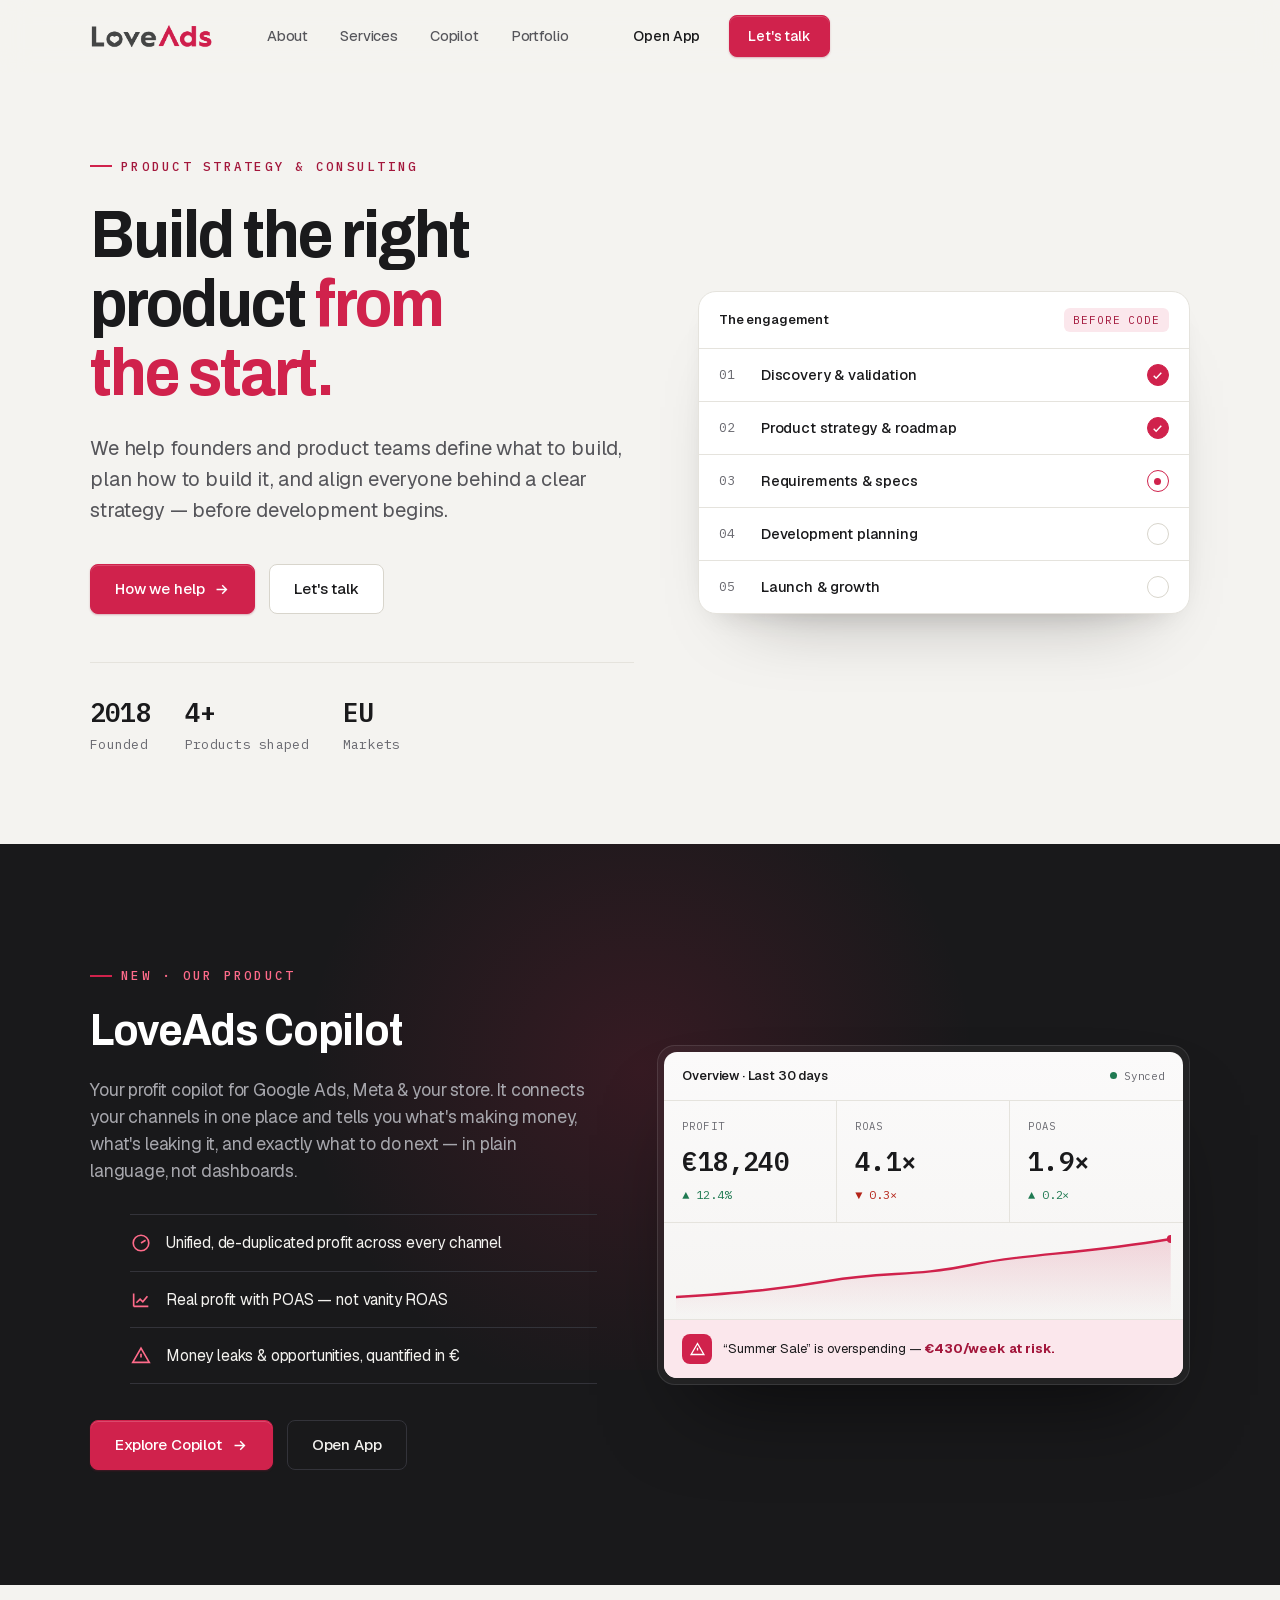
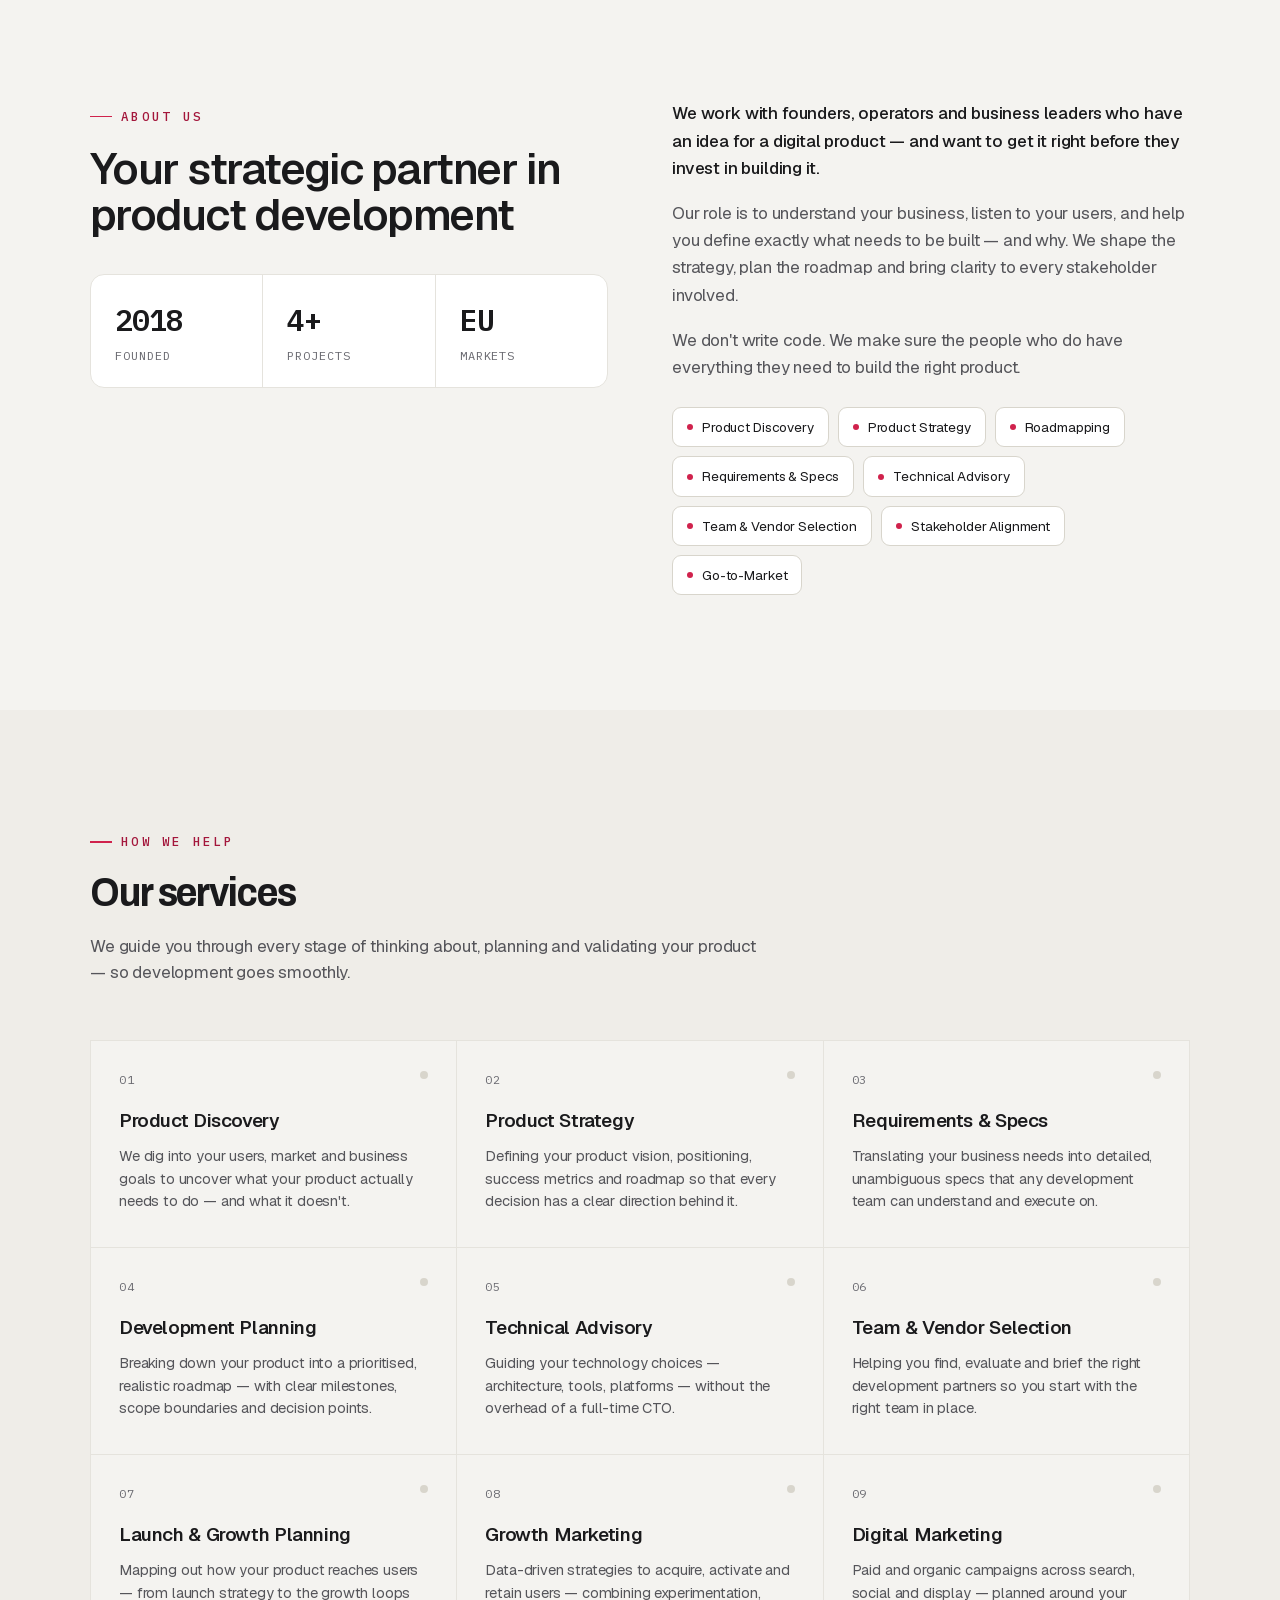
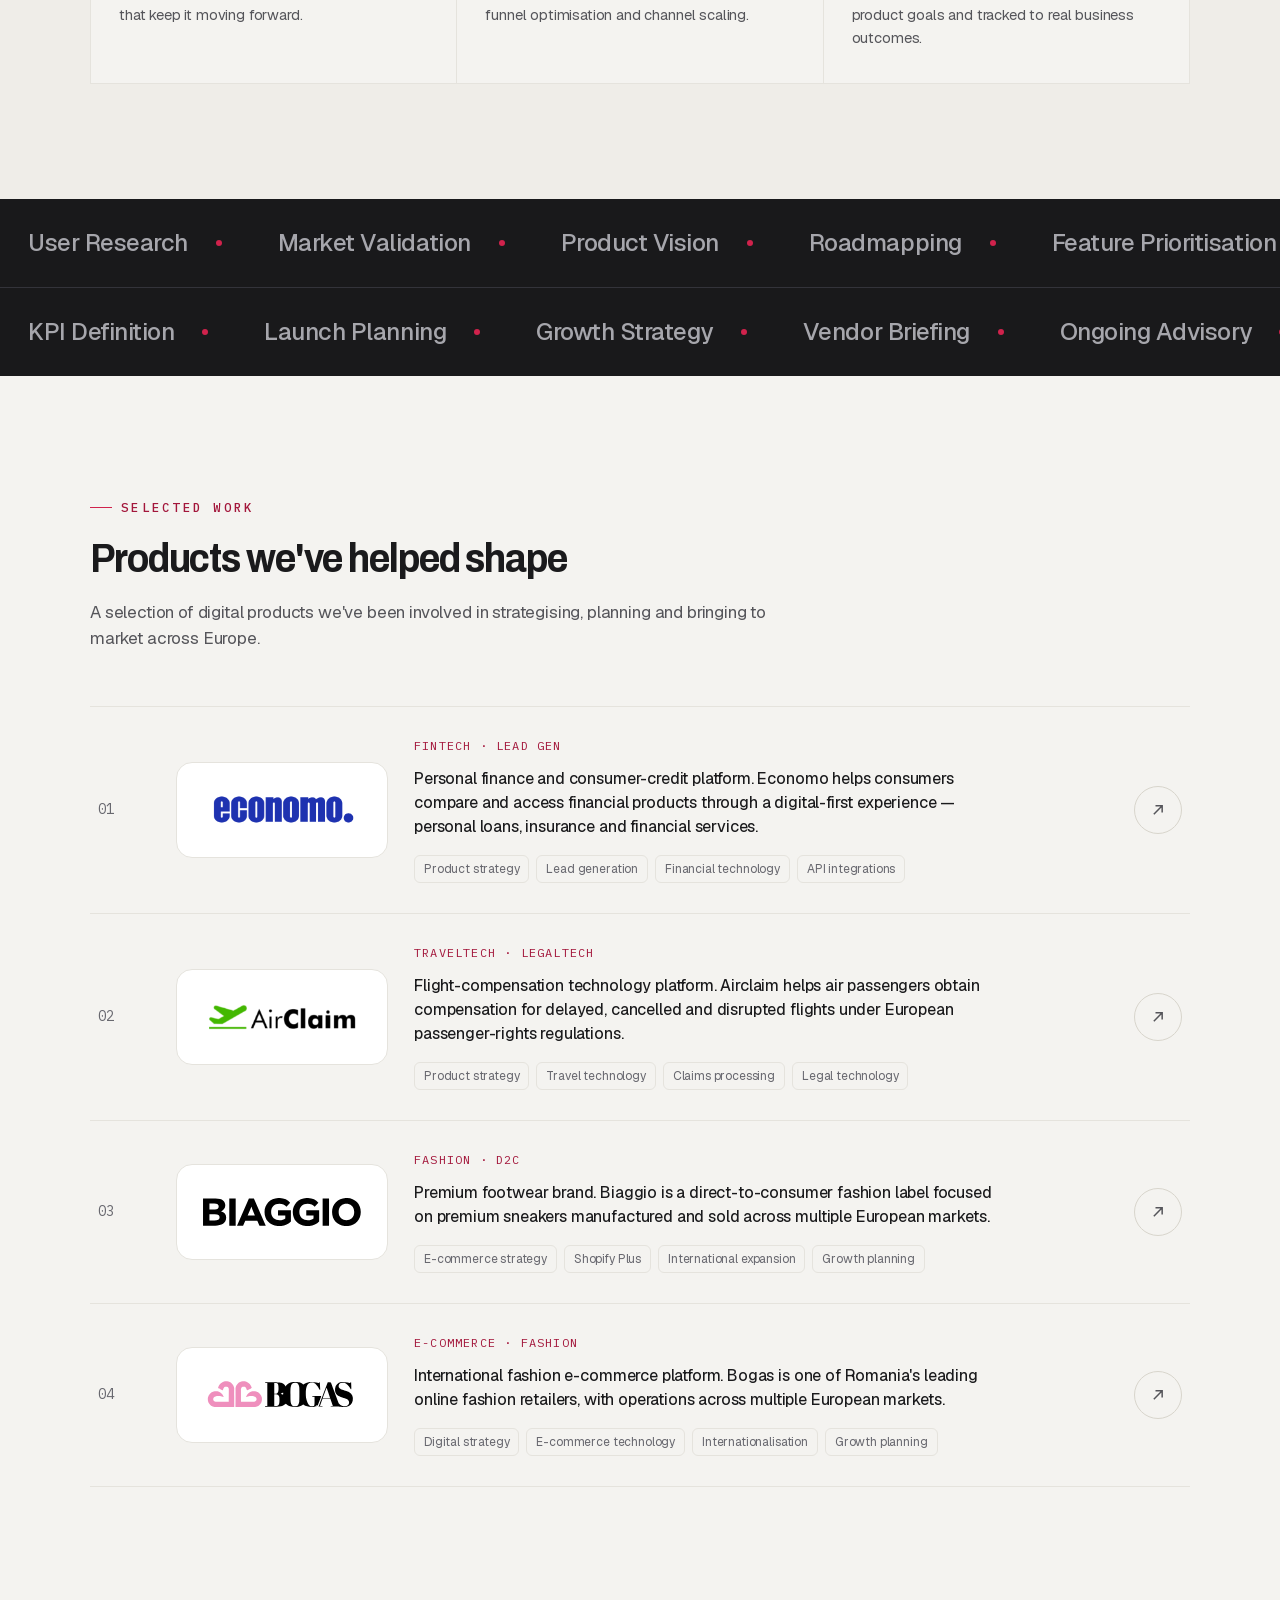
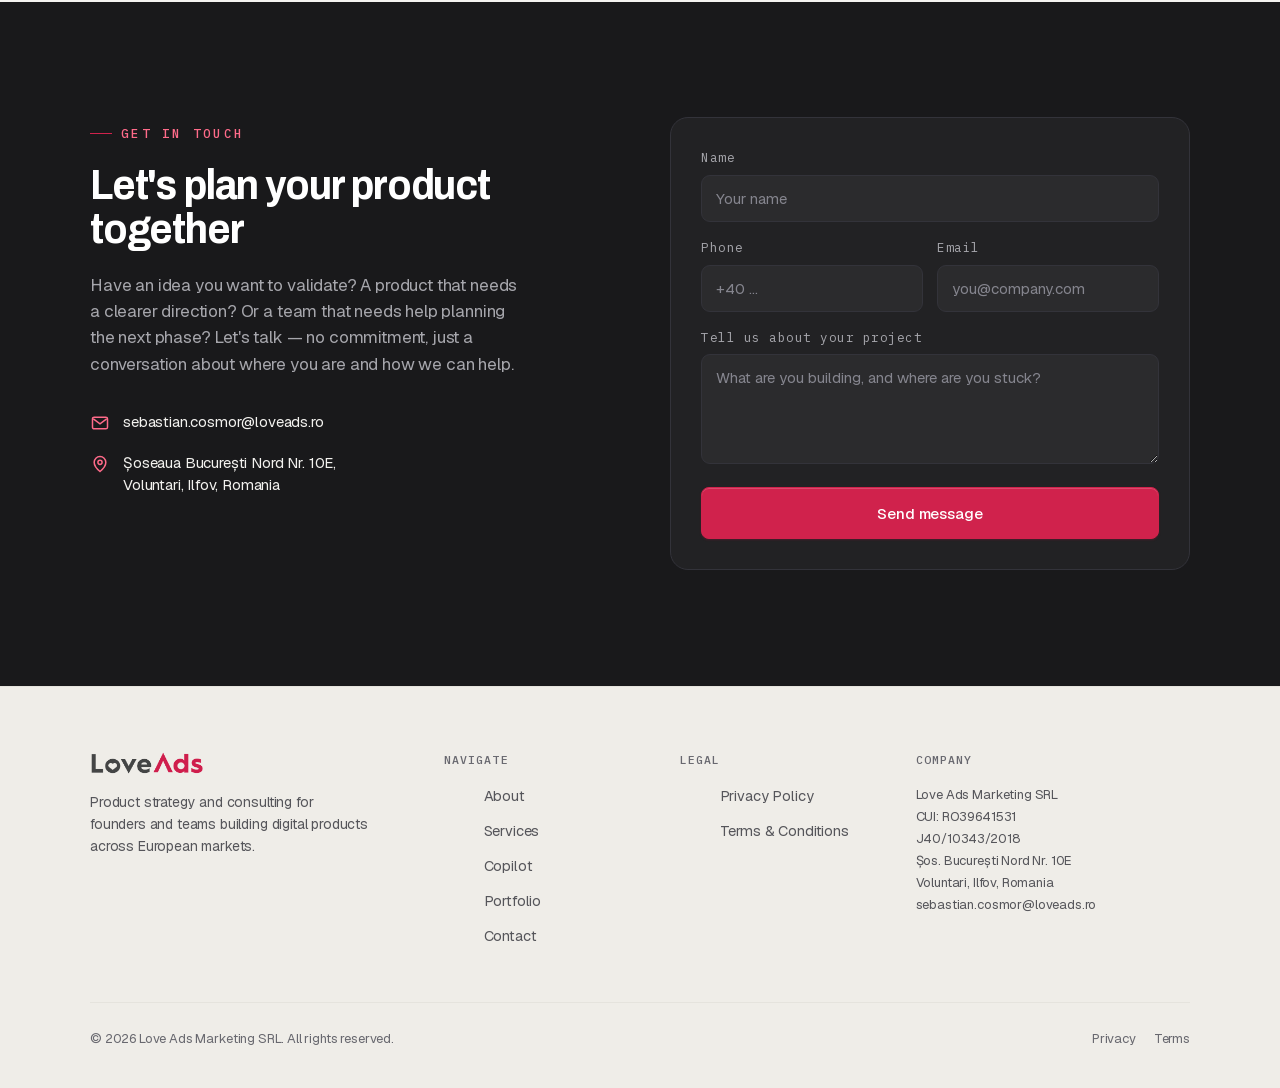
==== commit fef12d89: "Self-host the fonts instead of loading them from Google Every visitor's first paint waited on two th" ====
--- a/index.html
+++ b/index.html
@@ -42,9 +42,8 @@
 })(window,document,'script','dataLayer','GTM-TLD9LFT');</script>
 <!-- End Google Tag Manager -->
 
-  <link rel="preconnect" href="https://fonts.googleapis.com">
-  <link rel="preconnect" href="https://fonts.gstatic.com" crossorigin>
-  <link href="https://fonts.googleapis.com/css2?family=Geist:wght@400..700&family=IBM+Plex+Mono:wght@400;500;600;700&family=Archivo:wdth,wght@62..125,400..700&display=swap" rel="stylesheet">
+  <link rel="preload" href="/includes/fonts/archivo-400-700-latin.woff2" as="font" type="font/woff2" crossorigin>
+  <link rel="preload" href="/includes/fonts/geist-400-700-latin.woff2" as="font" type="font/woff2" crossorigin>
 <link rel="stylesheet" href="site.css" />
 <script>document.documentElement.classList.add('js');</script>
 
--- a/site.css
+++ b/site.css
@@ -2,9 +2,23 @@
    LoveAds — marketing site
    Editorial operator system · crimson + charcoal + Geist
    ============================================================ */
-/* Fonts are loaded with <link rel="preconnect"> + <link> in each page head, not with
-   @import — @import serialises the fetch behind this stylesheet and blocks rendering. */
-
+/* Self-hosted fonts. Previously loaded from fonts.googleapis.com, which cost two
+   DNS+TLS handshakes on the critical path and sent every visitor's IP to Google.
+   All three families are SIL OFL, so redistribution from our own origin is allowed.
+   Latin + Latin Extended only — Latin Extended carries the Romanian diacritics used
+   in the legal pages. */
+@font-face{font-family:'Archivo';font-style:normal;font-weight:400 700;font-stretch:62% 125%;font-display:swap;src:url(/includes/fonts/archivo-400-700-latin-ext.woff2) format('woff2');unicode-range:U+0100-02BA, U+02BD-02C5, U+02C7-02CC, U+02CE-02D7, U+02DD-02FF, U+0304, U+0308, U+0329, U+1D00-1DBF, U+1E00-1E9F, U+1EF2-1EFF, U+2020, U+20A0-20AB, U+20AD-20C0, U+2113, U+2C60-2C7F, U+A720-A7FF;}
+@font-face{font-family:'Archivo';font-style:normal;font-weight:400 700;font-stretch:62% 125%;font-display:swap;src:url(/includes/fonts/archivo-400-700-latin.woff2) format('woff2');unicode-range:U+0000-00FF, U+0131, U+0152-0153, U+02BB-02BC, U+02C6, U+02DA, U+02DC, U+0304, U+0308, U+0329, U+2000-206F, U+20AC, U+2122, U+2191, U+2193, U+2212, U+2215, U+FEFF, U+FFFD;}
+@font-face{font-family:'Geist';font-style:normal;font-weight:400 700;font-display:swap;src:url(/includes/fonts/geist-400-700-latin-ext.woff2) format('woff2');unicode-range:U+0100-02BA, U+02BD-02C5, U+02C7-02CC, U+02CE-02D7, U+02DD-02FF, U+0304, U+0308, U+0329, U+1D00-1DBF, U+1E00-1E9F, U+1EF2-1EFF, U+2020, U+20A0-20AB, U+20AD-20C0, U+2113, U+2C60-2C7F, U+A720-A7FF;}
+@font-face{font-family:'Geist';font-style:normal;font-weight:400 700;font-display:swap;src:url(/includes/fonts/geist-400-700-latin.woff2) format('woff2');unicode-range:U+0000-00FF, U+0131, U+0152-0153, U+02BB-02BC, U+02C6, U+02DA, U+02DC, U+0304, U+0308, U+0329, U+2000-206F, U+20AC, U+2122, U+2191, U+2193, U+2212, U+2215, U+FEFF, U+FFFD;}
+@font-face{font-family:'IBM Plex Mono';font-style:normal;font-weight:400;font-display:swap;src:url(/includes/fonts/plexmono-400-latin-ext.woff2) format('woff2');unicode-range:U+0100-02BA, U+02BD-02C5, U+02C7-02CC, U+02CE-02D7, U+02DD-02FF, U+0304, U+0308, U+0329, U+1D00-1DBF, U+1E00-1E9F, U+1EF2-1EFF, U+2020, U+20A0-20AB, U+20AD-20C0, U+2113, U+2C60-2C7F, U+A720-A7FF;}
+@font-face{font-family:'IBM Plex Mono';font-style:normal;font-weight:400;font-display:swap;src:url(/includes/fonts/plexmono-400-latin.woff2) format('woff2');unicode-range:U+0000-00FF, U+0131, U+0152-0153, U+02BB-02BC, U+02C6, U+02DA, U+02DC, U+0304, U+0308, U+0329, U+2000-206F, U+20AC, U+2122, U+2191, U+2193, U+2212, U+2215, U+FEFF, U+FFFD;}
+@font-face{font-family:'IBM Plex Mono';font-style:normal;font-weight:500;font-display:swap;src:url(/includes/fonts/plexmono-500-latin-ext.woff2) format('woff2');unicode-range:U+0100-02BA, U+02BD-02C5, U+02C7-02CC, U+02CE-02D7, U+02DD-02FF, U+0304, U+0308, U+0329, U+1D00-1DBF, U+1E00-1E9F, U+1EF2-1EFF, U+2020, U+20A0-20AB, U+20AD-20C0, U+2113, U+2C60-2C7F, U+A720-A7FF;}
+@font-face{font-family:'IBM Plex Mono';font-style:normal;font-weight:500;font-display:swap;src:url(/includes/fonts/plexmono-500-latin.woff2) format('woff2');unicode-range:U+0000-00FF, U+0131, U+0152-0153, U+02BB-02BC, U+02C6, U+02DA, U+02DC, U+0304, U+0308, U+0329, U+2000-206F, U+20AC, U+2122, U+2191, U+2193, U+2212, U+2215, U+FEFF, U+FFFD;}
+@font-face{font-family:'IBM Plex Mono';font-style:normal;font-weight:600;font-display:swap;src:url(/includes/fonts/plexmono-600-latin-ext.woff2) format('woff2');unicode-range:U+0100-02BA, U+02BD-02C5, U+02C7-02CC, U+02CE-02D7, U+02DD-02FF, U+0304, U+0308, U+0329, U+1D00-1DBF, U+1E00-1E9F, U+1EF2-1EFF, U+2020, U+20A0-20AB, U+20AD-20C0, U+2113, U+2C60-2C7F, U+A720-A7FF;}
+@font-face{font-family:'IBM Plex Mono';font-style:normal;font-weight:600;font-display:swap;src:url(/includes/fonts/plexmono-600-latin.woff2) format('woff2');unicode-range:U+0000-00FF, U+0131, U+0152-0153, U+02BB-02BC, U+02C6, U+02DA, U+02DC, U+0304, U+0308, U+0329, U+2000-206F, U+20AC, U+2122, U+2191, U+2193, U+2212, U+2215, U+FEFF, U+FFFD;}
+@font-face{font-family:'IBM Plex Mono';font-style:normal;font-weight:700;font-display:swap;src:url(/includes/fonts/plexmono-700-latin-ext.woff2) format('woff2');unicode-range:U+0100-02BA, U+02BD-02C5, U+02C7-02CC, U+02CE-02D7, U+02DD-02FF, U+0304, U+0308, U+0329, U+1D00-1DBF, U+1E00-1E9F, U+1EF2-1EFF, U+2020, U+20A0-20AB, U+20AD-20C0, U+2113, U+2C60-2C7F, U+A720-A7FF;}
+@font-face{font-family:'IBM Plex Mono';font-style:normal;font-weight:700;font-display:swap;src:url(/includes/fonts/plexmono-700-latin.woff2) format('woff2');unicode-range:U+0000-00FF, U+0131, U+0152-0153, U+02BB-02BC, U+02C6, U+02DA, U+02DC, U+0304, U+0308, U+0329, U+2000-206F, U+20AC, U+2122, U+2191, U+2193, U+2212, U+2215, U+FEFF, U+FFFD;}
 :root{
   --canvas:#f4f3f0;      /* warm-neutral paper */
   --canvas-2:#efede8;
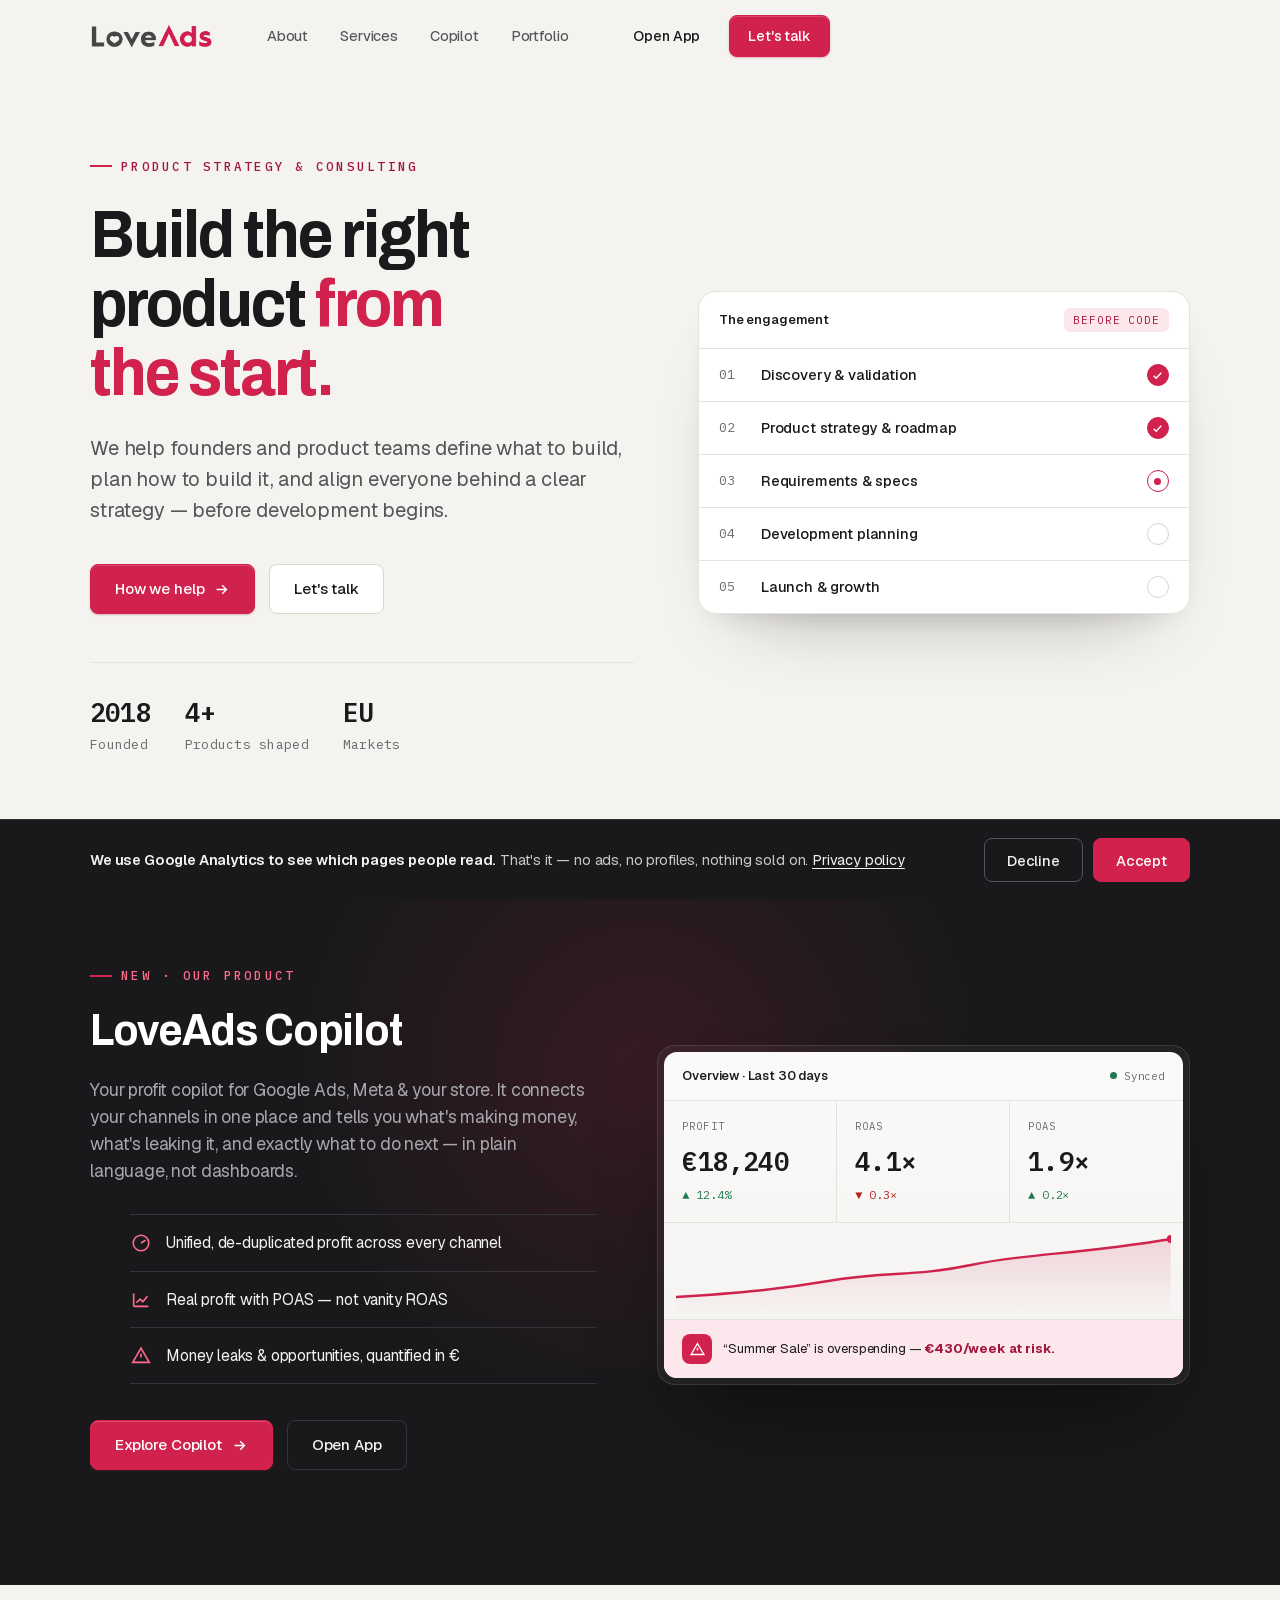
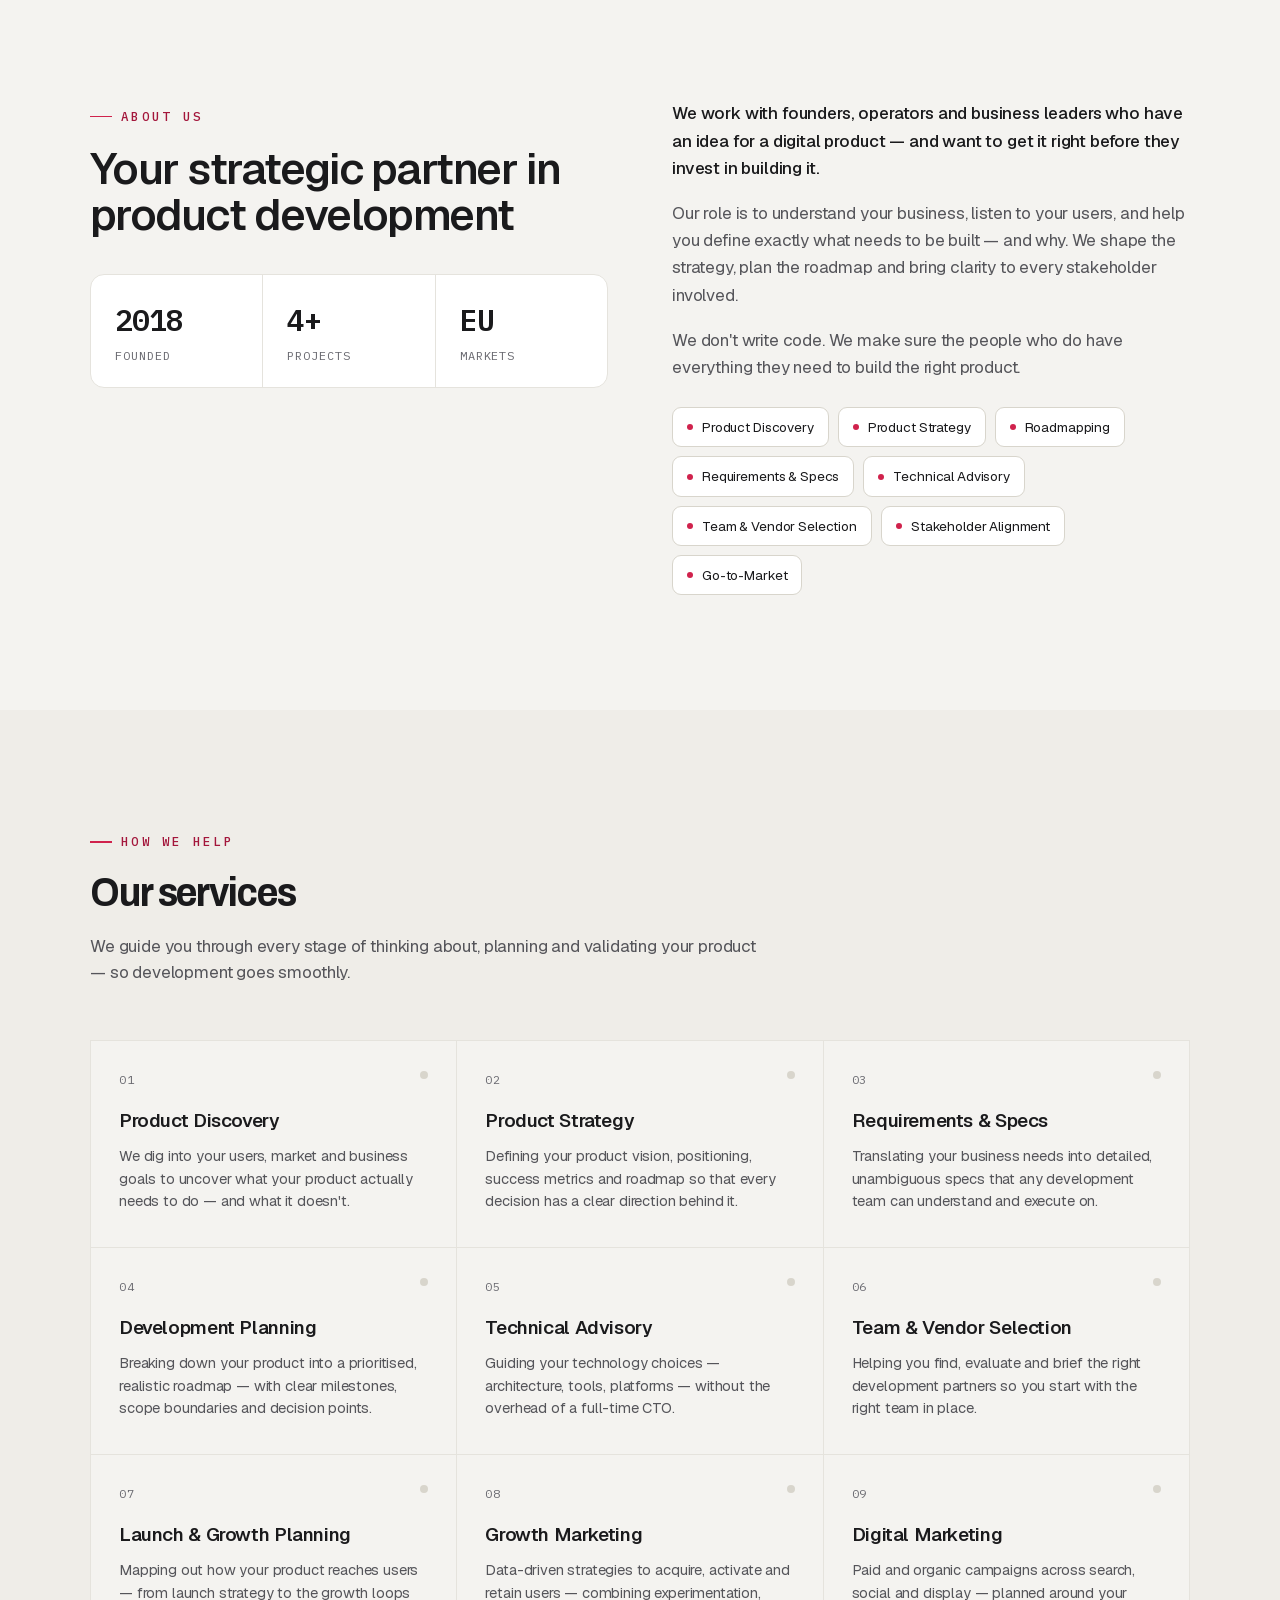
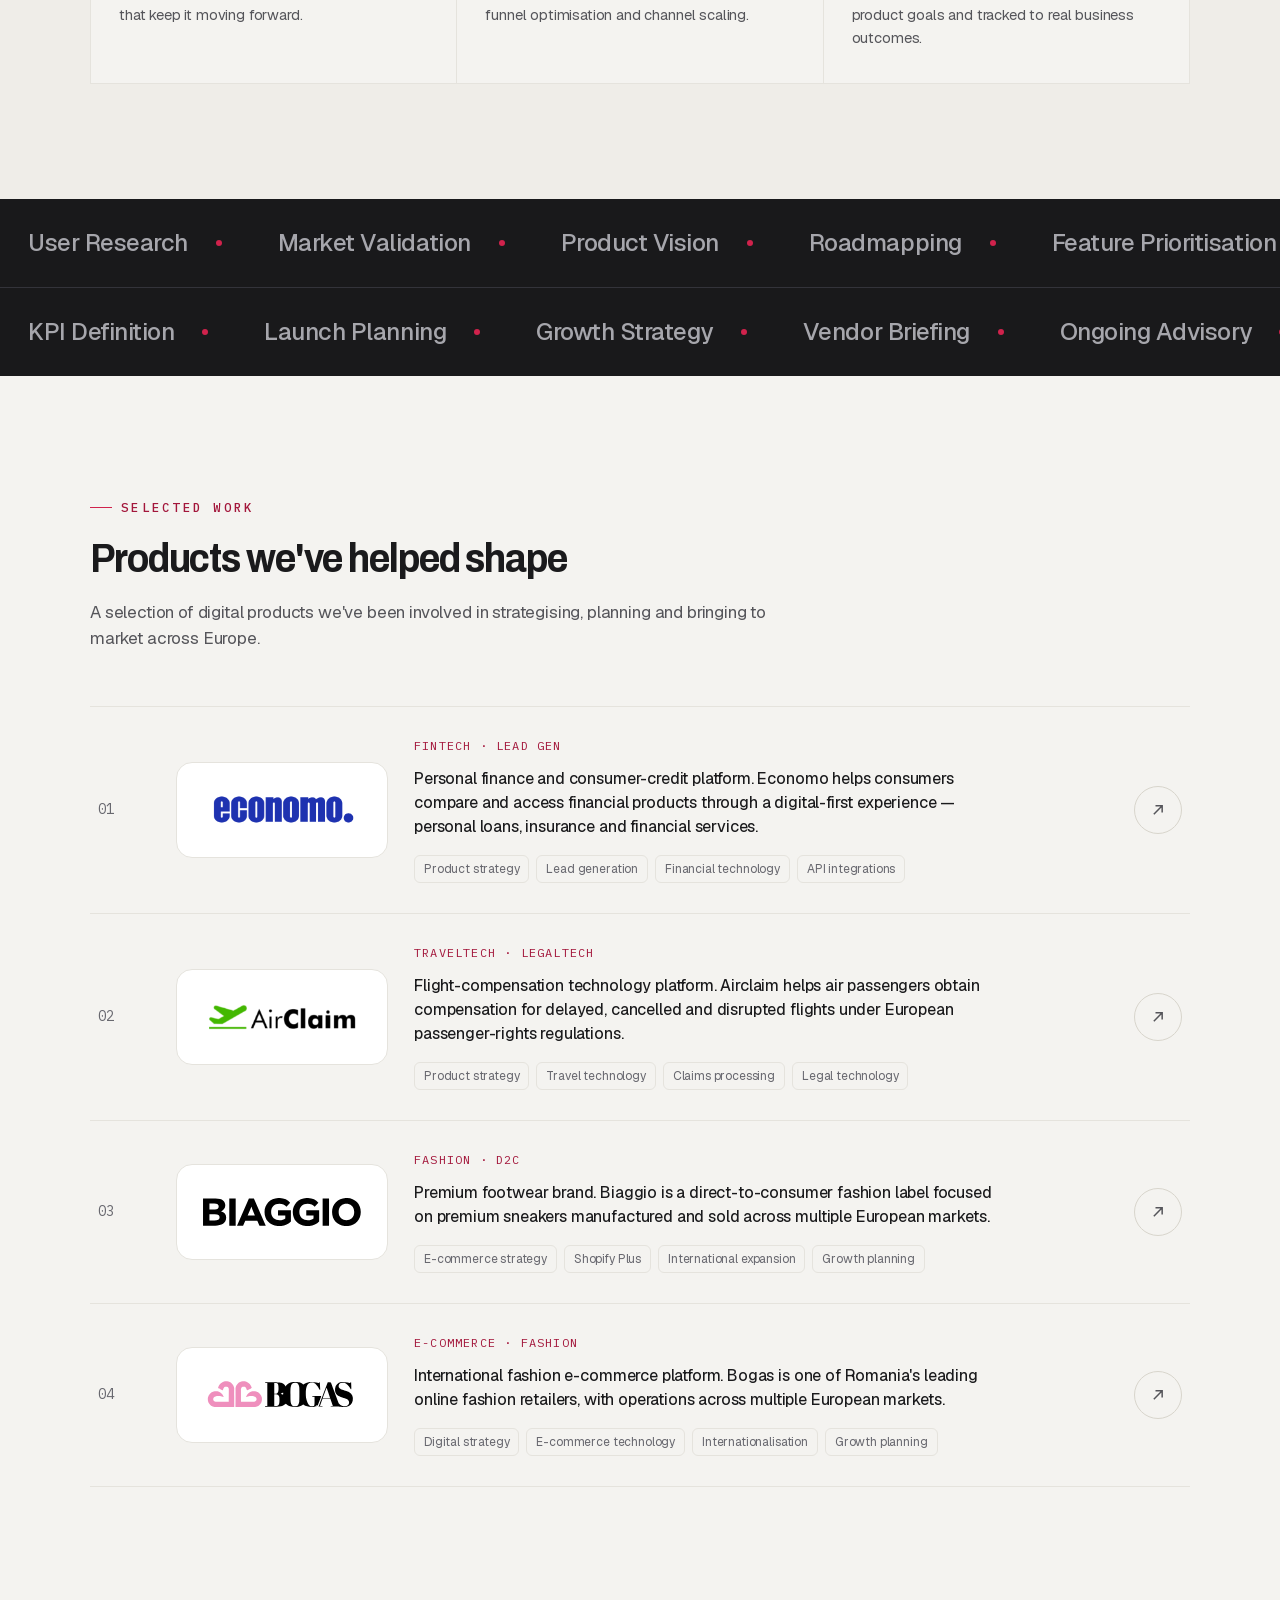
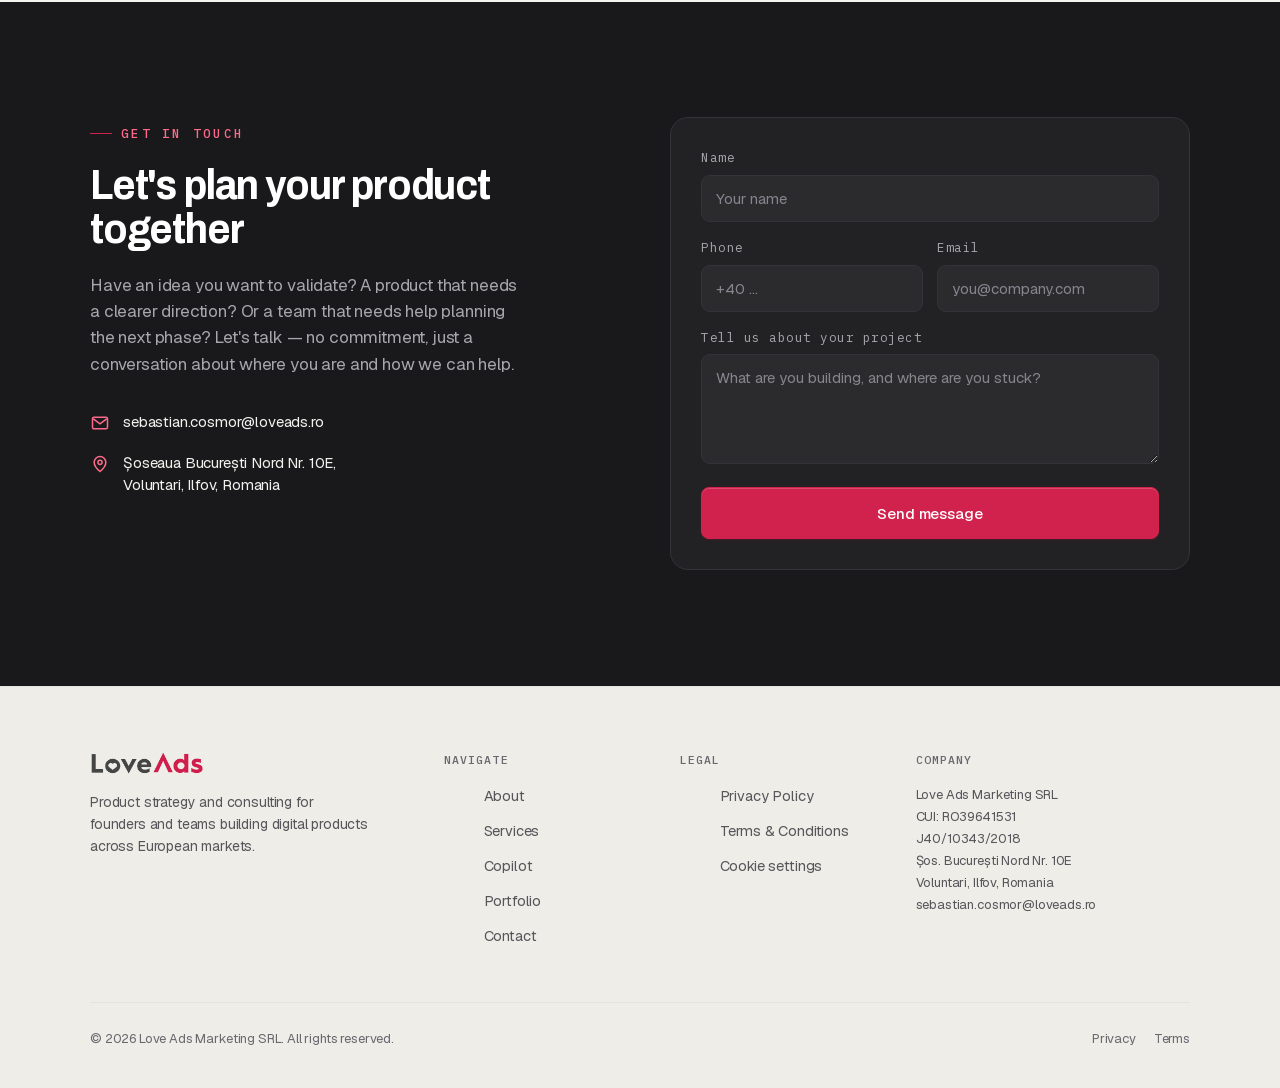
==== commit 7d0c5e99: "Add a cookie consent bar with Google Consent Mode v2 GA4 shipped yesterday and sets analytics cookie" ====
--- a/index.html
+++ b/index.html
@@ -34,14 +34,30 @@
 <link rel="apple-touch-icon" href="apple-touch-180.png" />
 <link rel="manifest" href="/site.webmanifest" />
 
-<!-- Google Tag Manager -->
-<script>(function(w,d,s,l,i){w[l]=w[l]||[];w[l].push({'gtm.start':
-new Date().getTime(),event:'gtm.js'});var f=d.getElementsByTagName(s)[0],
-j=d.createElement(s),dl=l!='dataLayer'?'&l='+l:'';j.async=true;j.src=
-'https://www.googletagmanager.com/gtm.js?id='+i+dl;f.parentNode.insertBefore(j,f);
-})(window,document,'script','dataLayer','GTM-TLD9LFT');</script>
-<!-- End Google Tag Manager -->
-
+  <!-- Google tag (gtag.js) — GA4 with Consent Mode v2.
+       The defaults must be set before gtag.js loads or Consent Mode does not apply,
+       so this block is inline and the library is injected later, after load. -->
+  <script>
+    window.dataLayer = window.dataLayer || [];
+    function gtag(){dataLayer.push(arguments);}
+    gtag('consent', 'default', {
+      ad_storage: 'denied', analytics_storage: 'denied',
+      ad_user_data: 'denied', ad_personalization: 'denied',
+      wait_for_update: 500
+    });
+    try {
+      var c = JSON.parse(localStorage.getItem('loveads_consent') || 'null');
+      var fresh = c && (Date.now() - new Date(c.at).getTime()) < 15552000000; // 6 months
+      if (fresh && c.granted) {
+        gtag('consent', 'update', {
+          ad_storage: 'granted', analytics_storage: 'granted',
+          ad_user_data: 'granted', ad_personalization: 'granted'
+        });
+      }
+    } catch (e) {}
+    gtag('js', new Date());
+    gtag('config', 'G-1BF1ET6PWQ');
+  </script>
   <link rel="preload" href="/includes/fonts/archivo-400-700-latin.woff2" as="font" type="font/woff2" crossorigin>
   <link rel="preload" href="/includes/fonts/geist-400-700-latin.woff2" as="font" type="font/woff2" crossorigin>
 <link rel="stylesheet" href="site.css" />
@@ -95,13 +111,9 @@
   ]
 }
 </script>
+  <script defer src="/includes/js/consent.js"></script>
 </head>
 <body>
-
-<!-- Google Tag Manager (noscript) -->
-<noscript><iframe src="https://www.googletagmanager.com/ns.html?id=GTM-TLD9LFT"
-height="0" width="0" style="display:none;visibility:hidden"></iframe></noscript>
-<!-- End Google Tag Manager (noscript) -->
 
 <!-- ===================== NAV ===================== -->
 <header class="nav" id="nav">
@@ -375,7 +387,7 @@
       </div>
       <div>
         <h2>Legal</h2>
-        <ul><li><a href="https://loveads.ro/privacy-policy.html">Privacy Policy</a></li><li><a href="https://loveads.ro/terms.html">Terms &amp; Conditions</a></li></ul>
+        <ul><li><a href="https://loveads.ro/privacy-policy.html">Privacy Policy</a></li><li><a href="https://loveads.ro/terms.html">Terms &amp; Conditions</a></li><li><a href="#" data-consent-reopen>Cookie settings</a></li></ul>
       </div>
       <div>
         <h2>Company</h2>
--- a/site.css
+++ b/site.css
@@ -318,3 +318,44 @@
 .legal-body a{color:var(--accent-text);text-decoration:underline;text-underline-offset:2px;text-decoration-thickness:1px;}
 .legal-body a:hover{color:var(--accent);}
 .legal-body strong{color:var(--text);font-weight:560;}
+
+/* ---- Cookie consent bar ----------------------------------------------------
+   Full-bleed dark bar: in this system dark full-bleed sections are the page's
+   punctuation, so it reads as the system speaking rather than as more content.
+   Colours are literal rather than tokens so the bar is identical on both
+   stylesheets, which name their variables differently. */
+.consent{position:fixed;left:0;right:0;bottom:0;z-index:9000;
+  background:#19191b;border-top:1px solid #33333a;color:#f3f2ef;
+  opacity:0;transform:translateY(16px);
+  transition:opacity .3s cubic-bezier(.2,.7,.3,1),transform .3s cubic-bezier(.2,.7,.3,1);}
+.consent.is-in{opacity:1;transform:none;}
+.consent-in{max-width:1180px;margin:0 auto;padding:18px 40px;
+  display:flex;align-items:center;gap:28px;flex-wrap:wrap;}
+.consent-txt{margin:0;flex:1 1 340px;font-size:14.5px;line-height:1.55;color:#c9c8c4;
+  font-family:'Geist',system-ui,-apple-system,sans-serif;}
+.consent-txt b{color:#f3f2ef;font-weight:600;}
+.consent-txt a{color:#f3f2ef;text-decoration:underline;text-underline-offset:3px;}
+.consent-txt a:hover{color:#fff;}
+.consent-btns{display:flex;gap:10px;flex:none;}
+/* Both buttons are the same size and shape on purpose: GDPR requires refusing to be
+   as easy as accepting, and a quiet "decline" link beside a big "accept" is exactly
+   what gets penalised. */
+.consent-btn{display:inline-flex;align-items:center;justify-content:center;
+  height:44px;padding:0 22px;border-radius:8px;cursor:pointer;white-space:nowrap;
+  font-family:'Geist',system-ui,-apple-system,sans-serif;
+  font-size:14.5px;font-weight:500;letter-spacing:-.01em;
+  transition:background .16s,border-color .16s,transform .14s cubic-bezier(.2,.7,.3,1);}
+.consent-btn:focus-visible{outline:2px solid #f3f2ef;outline-offset:2px;}
+.consent-no{background:transparent;border:1px solid #55555f;color:#f3f2ef;}
+.consent-no:hover{border-color:#8a8a90;transform:translateY(-1px);}
+.consent-yes{background:#d0224c;border:1px solid #d0224c;color:#fff;}
+.consent-yes:hover{background:#b91e44;transform:translateY(-1px);}
+@media (max-width:680px){
+  .consent-in{padding:16px 22px;gap:14px;}
+  .consent-btns{width:100%;}
+  .consent-btn{flex:1 1 0;}
+}
+@media (prefers-reduced-motion:reduce){
+  .consent{transition:none;}
+  .consent-btn:hover{transform:none;}
+}
